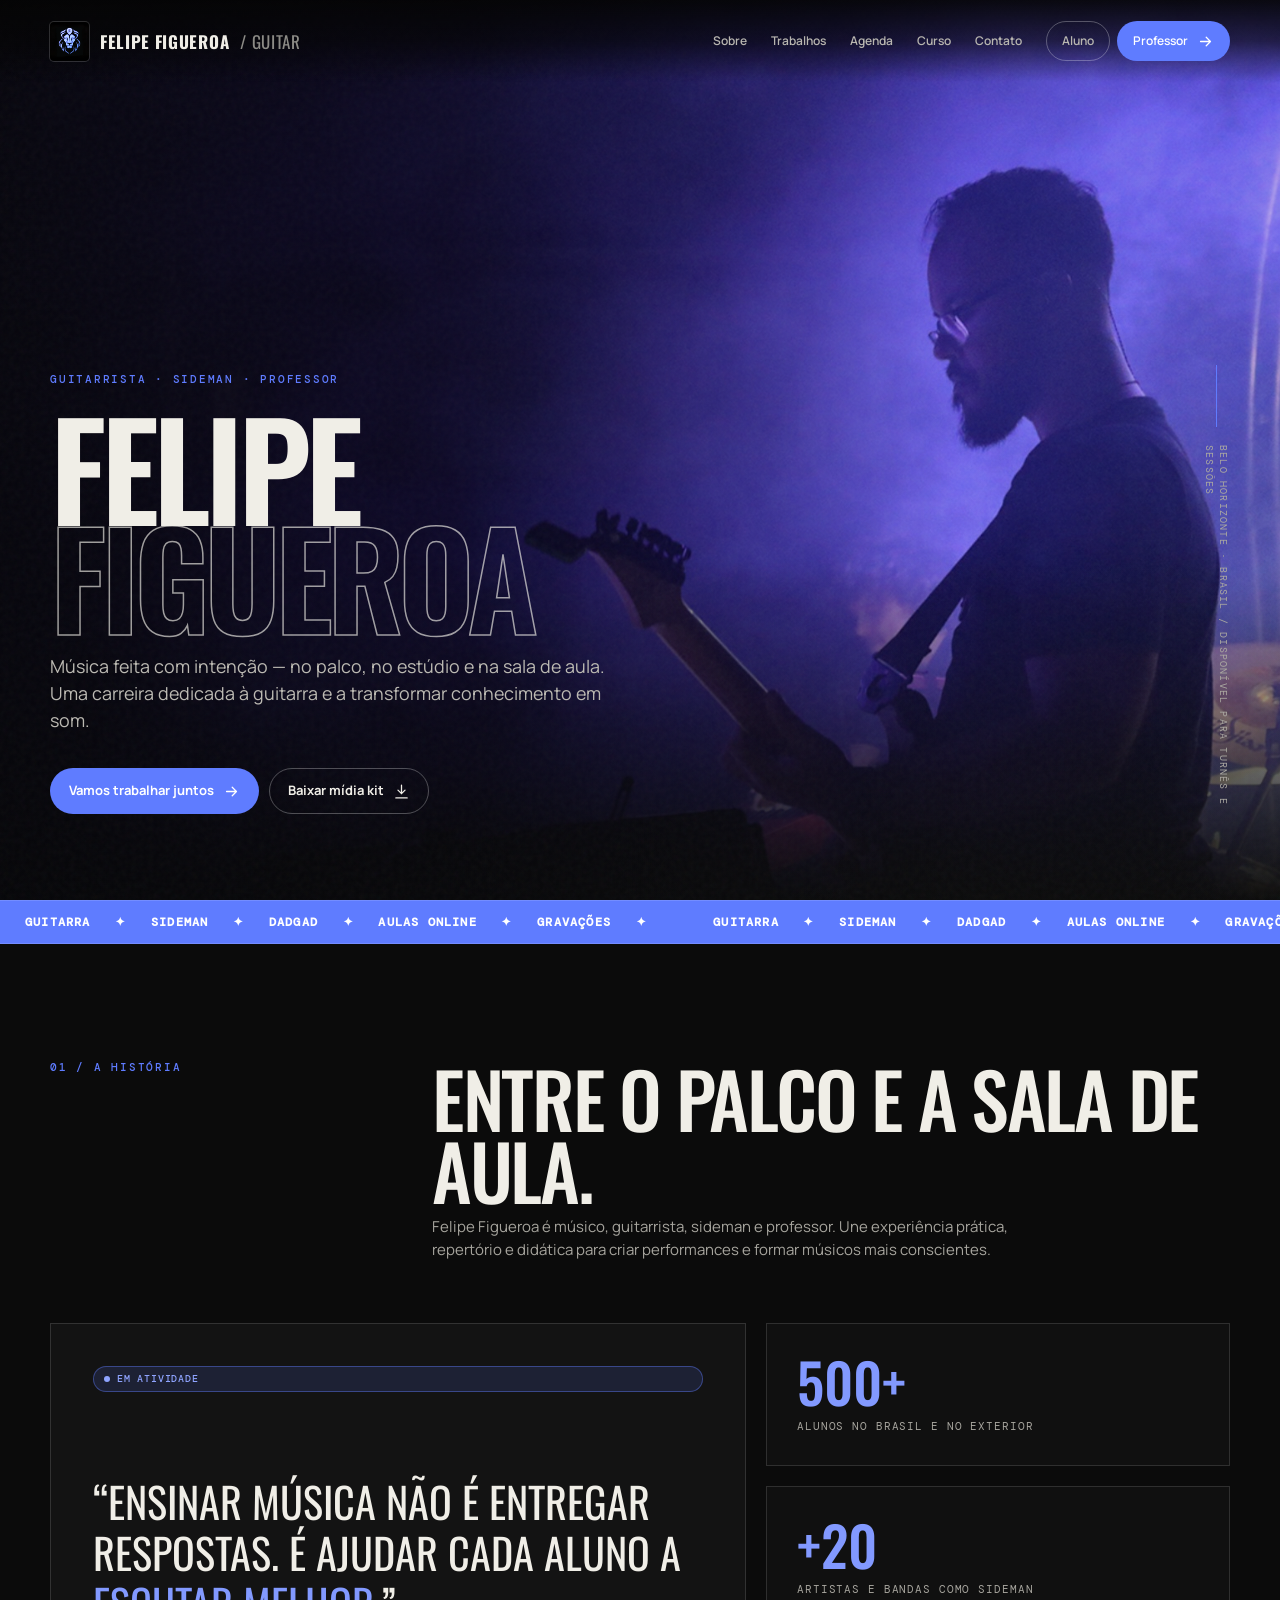
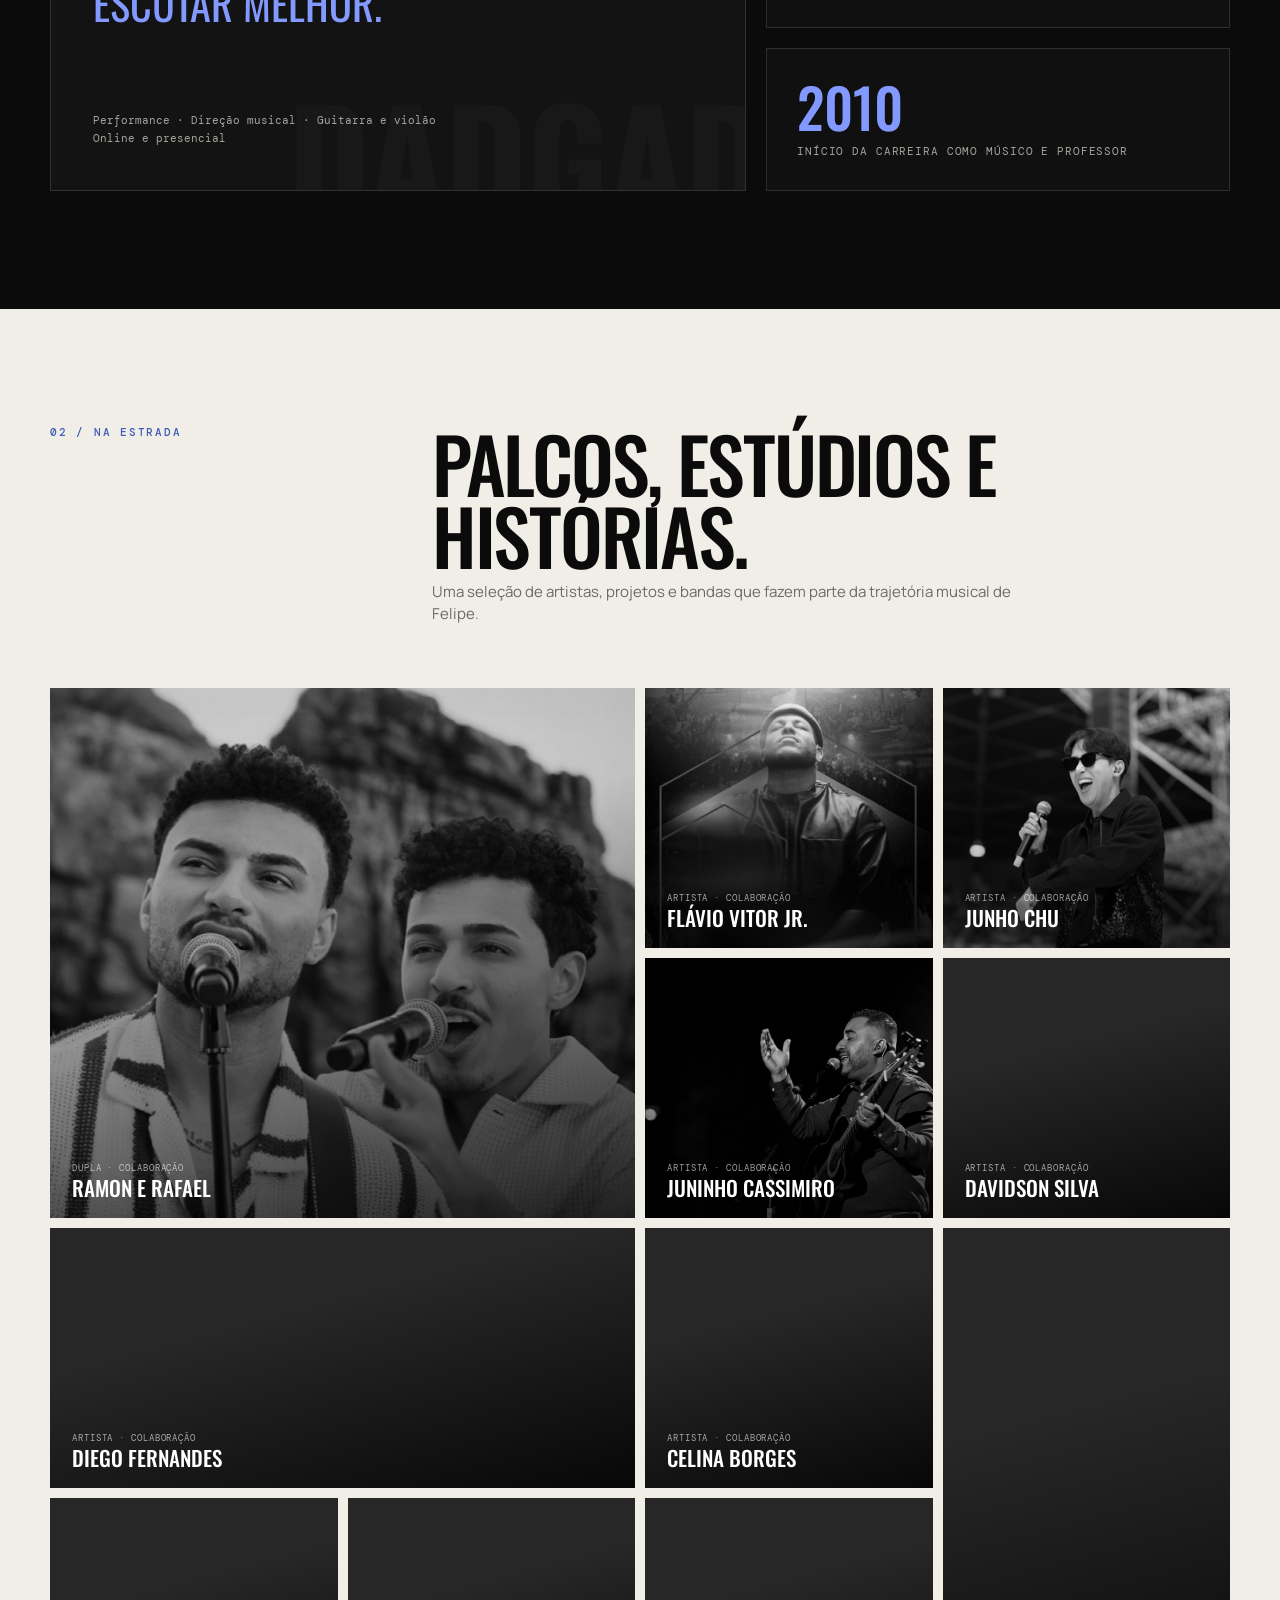
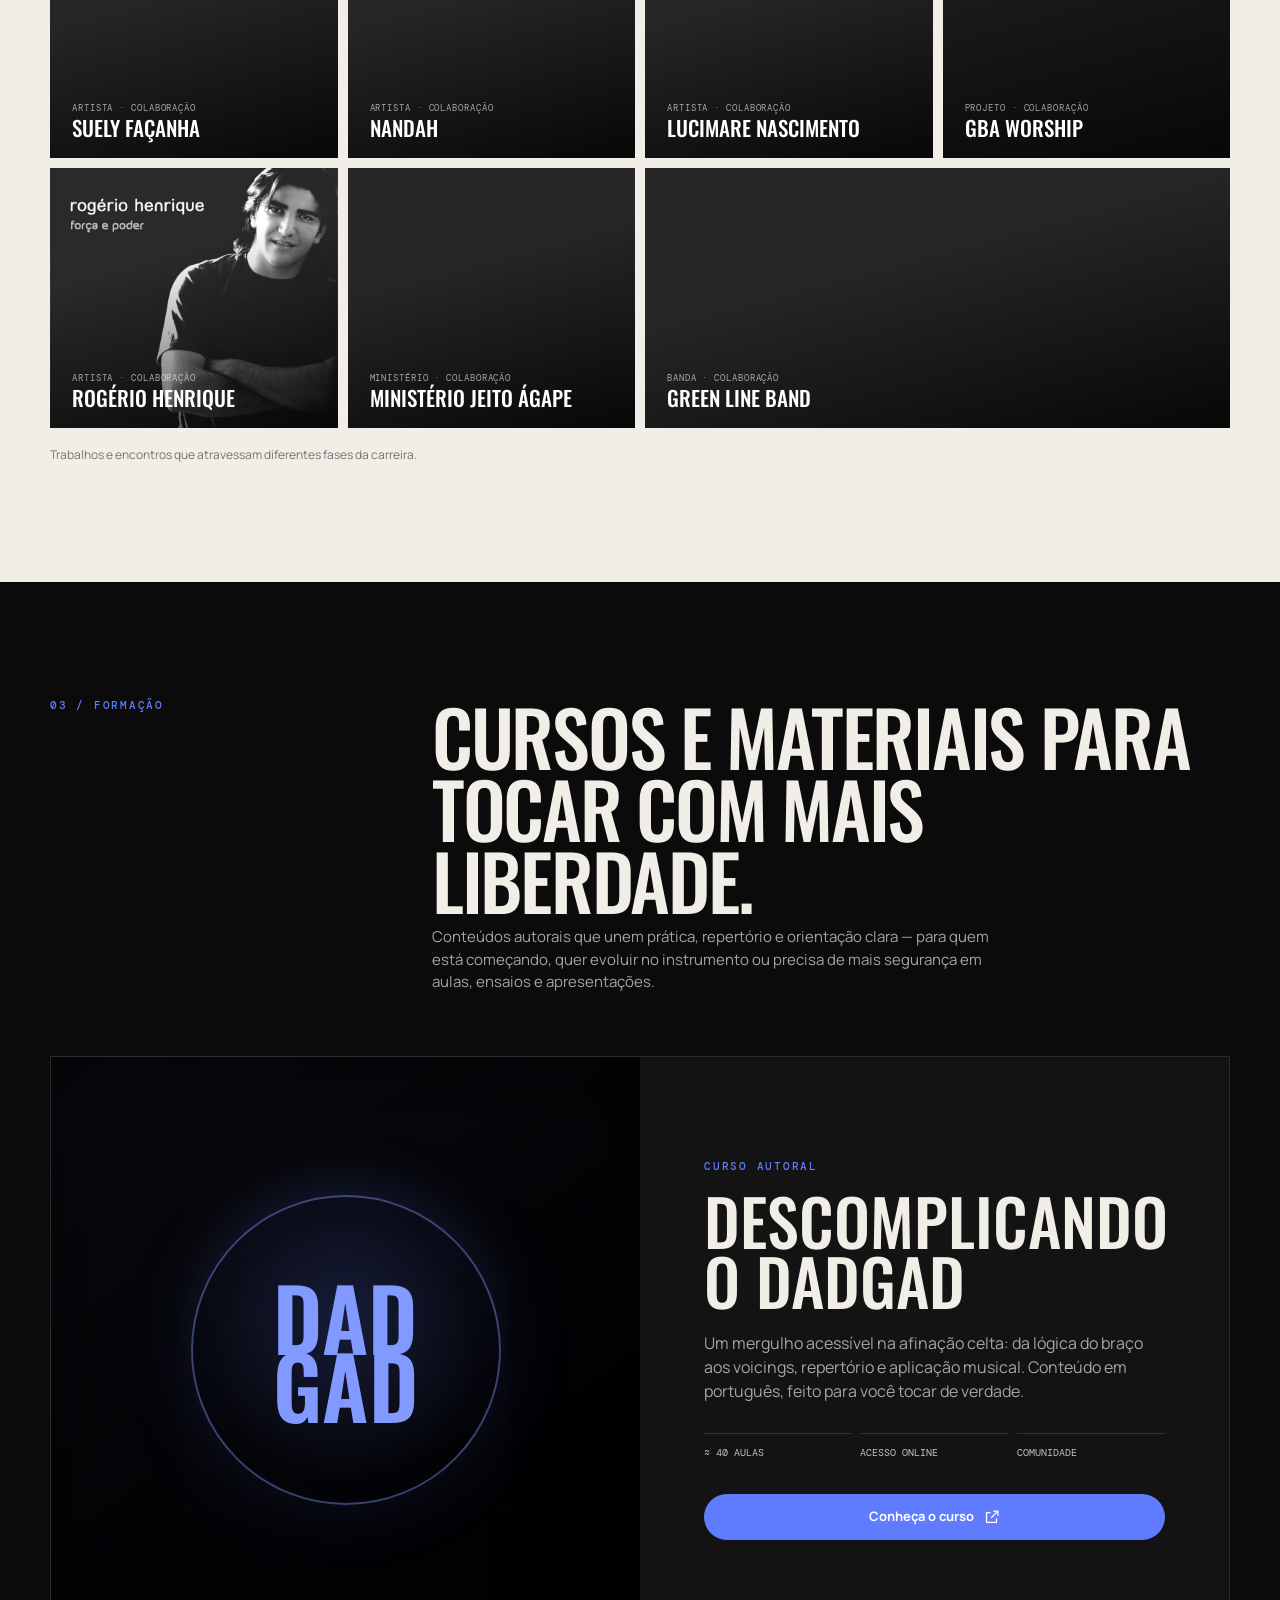
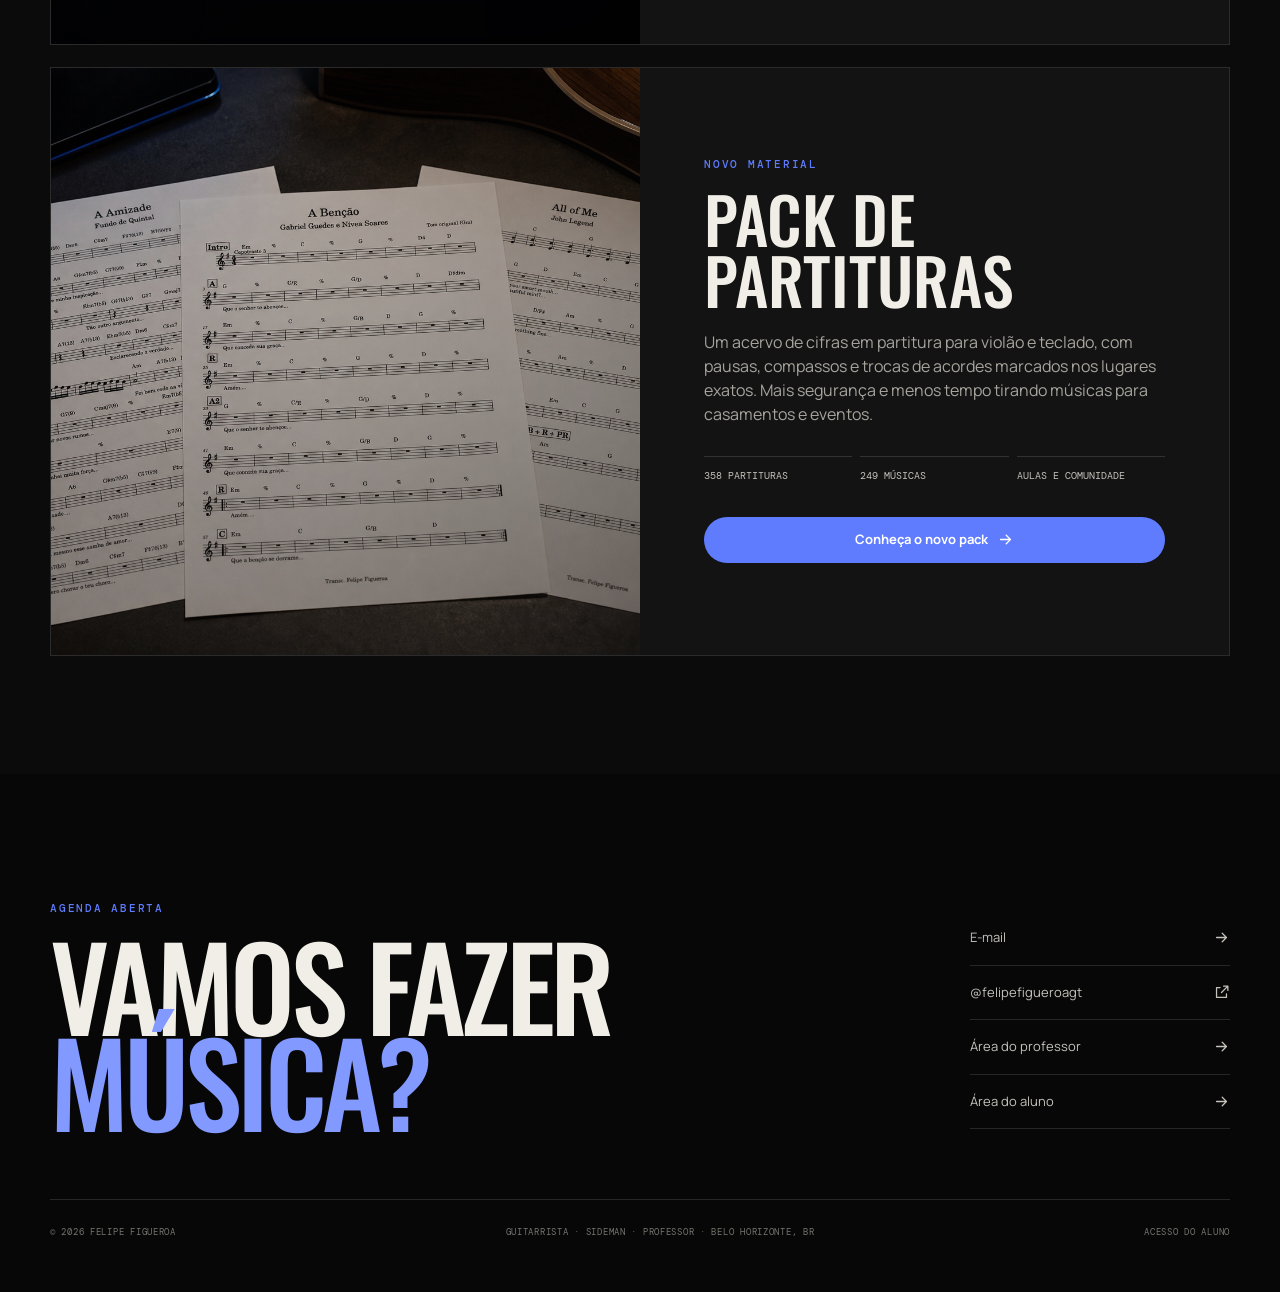
==== index.html @ a8907d15 "Adiciona apresentacao da secao de cursos" ====
<!doctype html>
<html lang="pt-BR">
  <head>
    <meta charset="UTF-8" />
    <meta name="viewport" content="width=device-width, initial-scale=1.0" />
    <meta
      name="description"
      content="Felipe Figueroa — guitarrista, sideman, professor e criador do Descomplicando o DADGAD."
    />
    <meta name="theme-color" content="#0b0b0b" />
    <link rel="icon" type="image/x-icon" href="favicon.ico?v=2" />
    <link rel="apple-touch-icon" href="assets/Logo%20Azul%20Felipe.png?v=2" />
    <title>Felipe Figueroa — Guitarrista & Professor</title>
    <link rel="preconnect" href="https://fonts.googleapis.com" />
    <link rel="preconnect" href="https://fonts.gstatic.com" crossorigin />
    <link
      href="https://fonts.googleapis.com/css2?family=DM+Mono:wght@300;400;500&family=Manrope:wght@400;500;600;700&family=Oswald:wght@400;500;600;700&display=swap"
      rel="stylesheet"
    />
    <link rel="stylesheet" href="styles.css?v=6" />
  </head>
  <body>
    <div id="app"></div>
    <div id="toast-region" class="toast-region" aria-live="polite"></div>
    <noscript>Este site precisa de JavaScript habilitado para exibir a agenda e a área dos alunos.</noscript>
    <script src="app.js?v=7"></script>
  </body>
</html>
---- styles.css ----
:root {
  --ink: #0b0b0b;
  --panel: #131313;
  --panel-2: #191919;
  --paper: #f0eee7;
  --muted: #a6a49d;
  --line: rgba(255, 255, 255, 0.13);
  --accent: #5f7cff;
  --accent-soft: rgba(95, 124, 255, 0.14);
  --orange: #ff6b35;
  --red: #ff5a58;
  --green: #4fda8a;
  --font-display: "Oswald", sans-serif;
  --font-body: "Manrope", sans-serif;
  --font-mono: "DM Mono", monospace;
  --radius: 18px;
  --shadow: 0 20px 70px rgba(0, 0, 0, 0.28);
}

* { box-sizing: border-box; }
html { scroll-behavior: smooth; }
body {
  margin: 0;
  overflow-x: hidden;
  background: var(--ink);
  color: var(--paper);
  font-family: var(--font-body);
  line-height: 1.5;
  -webkit-font-smoothing: antialiased;
}
button, input, select, textarea { font: inherit; }
button, a { -webkit-tap-highlight-color: transparent; }
a { color: inherit; text-decoration: none; }
button { color: inherit; }
img { display: block; max-width: 100%; }
.sr-only { position: absolute !important; width: 1px; height: 1px; padding: 0; margin: -1px; overflow: hidden; clip: rect(0, 0, 0, 0); white-space: nowrap; border: 0; }
::selection { color: white; background: var(--accent); }

.container { width: min(1180px, calc(100% - 48px)); margin-inline: auto; }
.eyebrow {
  color: var(--accent);
  font: 500 11px/1 var(--font-mono);
  letter-spacing: .16em;
  text-transform: uppercase;
}
.tag {
  display: inline-flex;
  align-items: center;
  gap: 7px;
  padding: 7px 10px;
  border: 1px solid var(--line);
  border-radius: 999px;
  color: #ceccc4;
  font: 500 10px/1 var(--font-mono);
  letter-spacing: .08em;
  text-transform: uppercase;
}
.tag.lime { color: #8fa4ff; border-color: rgba(95,124,255,.42); background: var(--accent-soft); }
.tag.success { color: var(--green); border-color: rgba(79,218,138,.3); background: rgba(79,218,138,.08); }
.tag.warning { color: #ffc271; border-color: rgba(255,194,113,.3); background: rgba(255,194,113,.08); }
.tag.danger { color: #ff8a88; border-color: rgba(255,90,88,.3); background: rgba(255,90,88,.08); }
.dot { width: 6px; height: 6px; border-radius: 50%; background: currentColor; }

.btn {
  display: inline-flex;
  align-items: center;
  justify-content: center;
  gap: 9px;
  min-height: 46px;
  padding: 0 18px;
  border: 1px solid transparent;
  border-radius: 999px;
  background: transparent;
  cursor: pointer;
  font-size: 13px;
  font-weight: 700;
  transition: transform .2s, background .2s, color .2s, border-color .2s;
}
.btn:hover { transform: translateY(-2px); }
.btn:active { transform: translateY(0); }
.btn-primary { color: white; background: var(--accent); }
.btn-primary:hover { background: #7892ff; }
.btn-outline { color: var(--paper); border-color: rgba(255,255,255,.28); }
.btn-outline:hover { border-color: var(--accent); color: #91a6ff; }
.btn-ghost { min-height: 38px; padding-inline: 13px; color: #c6c4bd; }
.btn-ghost:hover { background: rgba(255,255,255,.07); color: white; }
.btn-danger { color: #ff918f; border-color: rgba(255,90,88,.25); background: rgba(255,90,88,.08); }
.icon { width: 17px; height: 17px; fill: none; stroke: currentColor; stroke-width: 1.8; stroke-linecap: round; stroke-linejoin: round; }
.icon-btn {
  width: 39px; height: 39px; padding: 0; border: 1px solid var(--line); border-radius: 50%;
  display: grid; place-items: center; background: transparent; cursor: pointer;
}
.icon-btn:hover { border-color: var(--accent); color: #91a6ff; }

/* Public site */
.site-nav {
  position: fixed; z-index: 30; inset: 0 0 auto;
  background: linear-gradient(to bottom, rgba(5,5,5,.94), rgba(5,5,5,.65), transparent);
}
.site-nav-inner { height: 82px; display: flex; align-items: center; justify-content: space-between; }
.brand { display: flex; align-items: center; gap: 11px; font: 600 17px/1 var(--font-display); letter-spacing: .04em; text-transform: uppercase; }
.brand-mark {
  width: 39px; height: 39px; flex: 0 0 39px; display: block; overflow: hidden;
  background: #050505 url("assets/Logo Azul Felipe.png") center / cover no-repeat;
  border-radius: 4px; box-shadow: 0 0 0 1px rgba(255,255,255,.16);
  filter: hue-rotate(180deg) saturate(1.45);
}
.brand span:last-child { color: #8c8b86; font-weight: 400; }
.nav-links { display: flex; align-items: center; gap: 24px; }
.nav-links a { color: #b8b6b0; font-size: 12px; font-weight: 600; }
.nav-links a:hover { color: white; }
.nav-access { display: flex; align-items: center; gap: 7px; }
.nav-access .btn { min-height: 40px; padding-inline: 15px; }
.nav-access .btn-primary { color: white; }
.nav-access .btn-primary:hover { color: white; }
.nav-mobile-access { display: none; align-items: center; gap: 6px; }

.hero {
  position: relative; min-height: 760px; height: min(900px, 100vh); display: grid; align-items: end;
  overflow: hidden; background: #080808;
}
.hero::before {
  content: ""; position: absolute; inset: 0;
  background: linear-gradient(90deg, rgba(5,5,8,.94) 0%, rgba(5,5,8,.64) 38%, rgba(5,5,8,.08) 75%),
    linear-gradient(0deg, #0b0b0b 0%, transparent 38%), url("assets/hero-felipe.jpg") 62% center / cover no-repeat;
}
.hero::after {
  content: ""; position: absolute; inset: 0; opacity: .18; pointer-events: none;
  background-image: url("data:image/svg+xml,%3Csvg viewBox='0 0 180 180' xmlns='http://www.w3.org/2000/svg'%3E%3Cfilter id='n'%3E%3CfeTurbulence type='fractalNoise' baseFrequency='.9' numOctaves='4' stitchTiles='stitch'/%3E%3C/filter%3E%3Crect width='100%25' height='100%25' filter='url(%23n)' opacity='.22'/%3E%3C/svg%3E");
}
.hero-inner { position: relative; z-index: 1; padding-bottom: 86px; }
.hero-copy { max-width: 715px; }
.hero h1 {
  margin: 22px 0 24px; font: 600 clamp(70px, 10.4vw, 148px)/.82 var(--font-display);
  letter-spacing: -.045em; text-transform: uppercase;
}
.hero h1 span { display: block; color: transparent; -webkit-text-stroke: 1.5px rgba(240,238,231,.65); }
.hero-lead { max-width: 570px; margin: 0 0 34px; color: #bcbab3; font-size: clamp(15px, 1.4vw, 19px); }
.hero-actions { display: flex; flex-wrap: wrap; gap: 10px; }
.hero-side-note {
  position: absolute; right: 0; bottom: 88px; display: flex; gap: 18px; align-items: center;
  color: #aaa8a1; font: 400 10px/1.4 var(--font-mono); letter-spacing: .12em; text-transform: uppercase;
  writing-mode: vertical-rl;
}
.hero-side-note::before { content: ""; width: 1px; height: 70px; background: var(--accent); }

.marquee { overflow: hidden; border-block: 1px solid var(--line); background: var(--accent); color: white; }
.marquee-track { width: max-content; display: flex; animation: marquee 26s linear infinite; }
.marquee span { padding: 15px 25px; font: 600 12px/1 var(--font-mono); letter-spacing: .1em; text-transform: uppercase; }
@keyframes marquee { to { transform: translateX(-50%); } }

.public-section { padding: 118px 0; }
.section-head { display: grid; grid-template-columns: .6fr 1.4fr; gap: 40px; margin-bottom: 62px; }
.section-head h2 { margin: 0; font: 500 clamp(44px, 6vw, 76px)/.95 var(--font-display); letter-spacing: -.03em; text-transform: uppercase; }
.section-head p { max-width: 580px; margin: 10px 0 0; color: var(--muted); font-size: 15px; }
.about-grid { display: grid; grid-template-columns: 1.2fr .8fr; gap: 20px; }
.about-statement {
  min-height: 455px; padding: 42px; display: flex; flex-direction: column; justify-content: space-between;
  border: 1px solid var(--line); background: var(--panel); overflow: hidden; position: relative;
}
.about-statement::after { content: "DADGAD"; position: absolute; right: -22px; bottom: -35px; color: rgba(255,255,255,.025); font: 700 140px/1 var(--font-display); }
.about-statement blockquote { max-width: 690px; margin: 0; font: 400 clamp(27px, 3.3vw, 44px)/1.2 var(--font-display); text-transform: uppercase; }
.about-statement blockquote em { color: #8299ff; font-style: normal; }
.about-statement small { color: var(--muted); font: 400 11px/1.6 var(--font-mono); }
.stats { display: grid; gap: 20px; }
.stat { padding: 30px; border: 1px solid var(--line); background: #101010; }
.stat strong { display: block; color: #8299ff; font: 500 55px/1 var(--font-display); }
.stat span { display: block; margin-top: 10px; color: var(--muted); font: 400 11px/1.4 var(--font-mono); text-transform: uppercase; letter-spacing: .08em; }

.artists-section { background: var(--paper); color: var(--ink); }
.artists-section .eyebrow { color: #3d5bb8; }
.artists-section .section-head p { color: #6b6a64; }
.artist-grid { display: grid; grid-template-columns: repeat(4, 1fr); grid-auto-rows: 260px; grid-auto-flow: dense; gap: 10px; }
.artist-card { position: relative; overflow: hidden; background: #272727; cursor: default; }
.artist-card:first-child { grid-column: span 2; grid-row: span 2; }
.artist-card:nth-child(6), .artist-card:nth-child(14) { grid-column: span 2; }
.artist-card:nth-child(8) { grid-row: span 2; }
.artist-card::after { content: ""; position: absolute; z-index: 1; inset: 0; background: linear-gradient(165deg, transparent 35%, rgba(0,0,0,.82)); pointer-events: none; }
.artist-card .artist-image {
  width: 100%; height: 100%; object-fit: cover; object-position: var(--pos, 50% 50%);
  filter: grayscale(1); transition: filter .35s, transform .55s;
}
.artist-card:hover .artist-image { filter: grayscale(.2); transform: scale(1.08); }
.artist-label { position: absolute; z-index: 2; inset: auto 22px 20px; }
.artist-label strong { display: block; color: white; font: 500 21px/1 var(--font-display); text-transform: uppercase; }
.artist-label span { color: rgba(255,255,255,.62); font: 400 9px/1 var(--font-mono); letter-spacing: .1em; text-transform: uppercase; }
.artist-note { margin: 18px 0 0; color: #74736e; font-size: 12px; }

.public-agenda-section { position: relative; overflow: hidden; background: radial-gradient(circle at 88% 8%, rgba(95,124,255,.13), transparent 26%), #0b0b0b; }
.public-agenda-page { min-height: 100vh; background: #0b0b0b; }
.public-agenda-page .public-agenda-section { padding-top: 148px; }
.agenda-page-footer { padding: 0 0 36px; background: #0b0b0b; }
.agenda-page-footer .site-footer { padding-top: 28px; border-top: 1px solid var(--line); }
.nav-links a[aria-current="page"] { color: #aebcff; }
.public-agenda-section::before { content: "LIVE"; position: absolute; right: -2vw; top: 80px; color: rgba(255,255,255,.018); font: 700 clamp(120px,20vw,280px)/1 var(--font-display); pointer-events: none; }
.public-agenda-summary { position: relative; display: grid; grid-template-columns: auto auto minmax(260px,1fr); align-items: end; gap: 38px; padding: 26px 0; margin-bottom: 28px; border-block: 1px solid var(--line); }
.public-agenda-summary > div strong { display: block; color: #8299ff; font: 500 clamp(46px,5vw,68px)/.85 var(--font-display); }
.public-agenda-summary > div span { display: block; margin-top: 9px; color: #8e8c85; font: 500 9px/1.3 var(--font-mono); letter-spacing: .09em; text-transform: uppercase; }
.public-agenda-summary > p { max-width: 500px; justify-self: end; margin: 0; color: var(--muted); font-size: 13px; }
.public-agenda-filter-wrap { position: relative; display: grid; grid-template-columns: minmax(220px,.7fr) minmax(0,1.3fr); align-items: end; gap: 30px; margin-bottom: 28px; }
.public-agenda-filter-wrap > div:first-child p { max-width: 340px; margin: 9px 0 0; color: var(--muted); font-size: 12px; }
.public-agenda-filters { display: grid; grid-template-columns: repeat(4,minmax(0,1fr)); gap: 8px; }
.public-agenda-filter { display: flex; min-width: 0; min-height: 64px; align-items: center; justify-content: space-between; gap: 8px; padding: 12px 14px; border: 1px solid var(--line); background: rgba(16,16,16,.88); color: #9c9a94; cursor: pointer; font: 500 9px/1.25 var(--font-mono); letter-spacing: .04em; text-align: left; text-transform: uppercase; transition: border-color .2s ease, background .2s ease, color .2s ease; }
.public-agenda-filter strong { color: #eceae3; font: 500 25px/1 var(--font-display); }
.public-agenda-filter:hover, .public-agenda-filter.active { border-color: rgba(130,153,255,.65); background: rgba(95,124,255,.14); color: #c9d1ff; }
.public-agenda-filter:focus-visible { outline: 2px solid #8299ff; outline-offset: 2px; }
.public-agenda-columns { position: relative; display: grid; grid-template-columns: 1fr; gap: 28px; align-items: start; }
.public-agenda-block { border: 1px solid var(--line); background: rgba(16,16,16,.88); }
.public-agenda-block > header { padding: 28px 30px 24px; border-bottom: 1px solid var(--line); }
.public-agenda-block > header h3 { margin: 10px 0 0; font: 500 clamp(30px,3.2vw,44px)/1 var(--font-display); text-transform: uppercase; }
.public-agenda-block > header p { margin: 9px 0 0; color: var(--muted); font-size: 12px; }
.public-agenda-list { display: grid; }
.public-agenda-row { display: grid; grid-template-columns: 132px 104px minmax(0,1fr); gap: 14px; align-items: center; min-height: 66px; padding: 14px 30px; border-bottom: 1px solid var(--line); }
.public-agenda-row:last-child { border-bottom: 0; }
.public-agenda-row time { color: #aaa8a1; font: 400 10px/1.3 var(--font-mono); text-transform: uppercase; }
.public-agenda-info { min-width: 0; }
.public-agenda-info strong { display: block; overflow: hidden; color: #eceae3; font: 500 15px/1.25 var(--font-display); text-overflow: ellipsis; text-transform: uppercase; white-space: nowrap; }
.public-agenda-location { display: block; margin-top: 5px; overflow: hidden; color: #77756f; font-size: 10px; line-height: 1.35; text-overflow: ellipsis; white-space: nowrap; }
.public-agenda-location b { margin-right: 5px; color: #aaa8a1; font: 500 8px/1 var(--font-mono); letter-spacing: .06em; text-transform: uppercase; }
.public-agenda-type { width: fit-content; padding: 6px 8px; border: 1px solid rgba(130,153,255,.35); border-radius: 999px; color: #aebcff; font: 500 8px/1 var(--font-mono); letter-spacing: .06em; text-transform: uppercase; }
.public-agenda-more > summary, .public-agenda-years > details > summary { display: flex; align-items: center; justify-content: space-between; gap: 14px; min-height: 62px; padding: 16px 30px; color: #cac8c1; cursor: pointer; list-style: none; font: 500 10px/1.2 var(--font-mono); letter-spacing: .05em; text-transform: uppercase; }
.public-agenda-more > summary::-webkit-details-marker, .public-agenda-years > details > summary::-webkit-details-marker { display: none; }
.public-agenda-more > summary { border-top: 1px solid var(--line); }
.public-agenda-more > summary .icon, .public-agenda-years summary .icon { width: 15px; flex: 0 0 auto; transition: transform .2s ease; }
.public-agenda-more[open] > summary .icon, .public-agenda-years details[open] > summary .icon { transform: rotate(90deg); }
.public-agenda-years > details { border-bottom: 1px solid var(--line); }
.public-agenda-years > details:last-child { border-bottom: 0; }
.public-agenda-years > details > summary strong { color: #eceae3; font: 500 26px/1 var(--font-display); }
.public-agenda-years > details > summary span { margin-left: auto; color: #77756f; }
.public-agenda-years .public-agenda-list { max-height: 520px; overflow-y: auto; border-top: 1px solid var(--line); background: #0d0d0d; }
.public-agenda-empty, .public-agenda-loading { margin: 0; padding: 36px 30px; color: var(--muted); font-size: 13px; }
.public-agenda-loading { border: 1px solid var(--line); background: var(--panel); }

.course-card { display: grid; grid-template-columns: repeat(2, minmax(0, 1fr)); height: clamp(560px, 46vw, 620px); min-height: 520px; border: 1px solid var(--line); overflow: hidden; }
.courses-list { display: grid; gap: 22px; }
.course-visual { position: relative; min-width: 0; display: grid; place-items: center; background: var(--accent); color: white; overflow: hidden; }
.course-visual::before { content: "D A D G A D"; position: absolute; inset: 0; display: grid; place-items: center; font: 700 16vw/1 var(--font-display); color: rgba(0,0,0,.07); white-space: nowrap; transform: rotate(-12deg); }
.dadgad-course-visual {
  background: radial-gradient(circle at 50% 45%, rgba(95,124,255,.2), transparent 38%), linear-gradient(145deg, #090a0f, #020204 72%);
  box-shadow: inset 0 0 110px rgba(0,0,0,.58);
}
.dadgad-course-visual::before { content: none; }
.dadgad-brand-lockup {
  position: relative; z-index: 2; display: inline-flex; align-items: center; gap: .85rem; color: #f0eee7;
  font-size: .68rem; line-height: 1.05; letter-spacing: .04em; text-align: left; text-transform: uppercase;
}
.dadgad-brand-lockup > span {
  width: clamp(250px, 25vw, 310px); aspect-ratio: 1; display: grid; place-items: center; border: 2px solid rgba(130,153,255,.42); border-radius: 50%;
  color: #8299ff; font-family: var(--font-display); font-size: clamp(68px, 7vw, 86px); font-weight: 600; line-height: .8; text-align: center;
  box-shadow: 0 0 80px rgba(95,124,255,.12), inset 0 0 45px rgba(95,124,255,.035);
}
.course-copy { min-width: 0; padding: clamp(36px, 5vw, 74px); display: flex; flex-direction: column; justify-content: center; background: var(--panel); }
.course-copy h2 { margin: 18px 0 20px; font: 500 clamp(45px, 5vw, 70px)/.95 var(--font-display); text-transform: uppercase; }
.course-copy p { color: var(--muted); margin: 0 0 30px; }
.course-list { display: grid; grid-template-columns: repeat(3, 1fr); gap: 8px; margin-bottom: 34px; }
.course-list div { padding-top: 12px; border-top: 1px solid var(--line); font: 400 10px/1.4 var(--font-mono); color: #c5c3bd; text-transform: uppercase; }
.partituras-course-visual { background: #151516; }
.partituras-course-visual::before { content: ""; z-index: 1; background: linear-gradient(135deg, rgba(8,8,8,.06), rgba(8,8,8,.48)); transform: none; }
.partituras-course-visual img { width: 100%; height: 100%; object-fit: cover; transition: transform .6s ease; }
.partituras-public-card:hover .partituras-course-visual img { transform: scale(1.025); }
.dfv-course-visual img { width: 100%; height: 100%; object-fit: cover; }
.dfv-course-visual::after { content: ""; position: absolute; inset: 0; background: linear-gradient(130deg, rgba(8,8,8,.1), rgba(8,8,8,.7)); }
.dfv-course-visual > span { position: absolute; z-index: 1; color: white; font: 600 clamp(80px, 10vw, 140px)/1 var(--font-display); letter-spacing: -.04em; }

.contact-section { padding: 120px 0 55px; background: #070707; }
.contact-big { display: flex; align-items: flex-end; justify-content: space-between; gap: 40px; padding-bottom: 70px; border-bottom: 1px solid var(--line); }
.contact-big h2 { max-width: 790px; margin: 18px 0 0; font: 500 clamp(60px, 9vw, 125px)/.84 var(--font-display); letter-spacing: -.04em; text-transform: uppercase; }
.contact-big h2 span { color: #8299ff; }
.contact-links { display: grid; min-width: 260px; }
.contact-link { display: flex; justify-content: space-between; align-items: center; padding: 17px 0; border-bottom: 1px solid var(--line); color: #c4c2bb; font-size: 13px; }
.contact-link:hover { color: #8299ff; }
.site-footer { display: flex; justify-content: space-between; align-items: center; padding: 28px 0 0; color: #77756f; font: 400 9px/1 var(--font-mono); text-transform: uppercase; letter-spacing: .08em; }

/* Sales page */
.sales-page { background: #090909; }
.sales-hero { position: relative; overflow: hidden; padding: 175px 0 0; background: radial-gradient(circle at 72% 20%, rgba(95,124,255,.2), transparent 31%), linear-gradient(145deg, #0b0b0d, #090909 62%); }
.sales-hero::before { content: ""; position: absolute; inset: 0; opacity: .11; pointer-events: none; background-image: linear-gradient(rgba(255,255,255,.1) 1px, transparent 1px), linear-gradient(90deg, rgba(255,255,255,.1) 1px, transparent 1px); background-size: 72px 72px; mask-image: linear-gradient(to bottom, black, transparent 85%); }
.sales-hero-grid { position: relative; display: grid; grid-template-columns: minmax(0, 1.35fr) minmax(310px, .65fr); align-items: center; gap: clamp(45px, 7vw, 100px); padding-bottom: 90px; }
.sales-hero-copy h1 { max-width: 850px; margin: 23px 0 28px; font: 600 clamp(65px, 8.5vw, 122px)/.86 var(--font-display); letter-spacing: -.045em; text-transform: uppercase; }
.sales-hero-copy h1 span { color: transparent; -webkit-text-stroke: 1.4px rgba(130,153,255,.82); }
.sales-hero-copy > p { max-width: 680px; margin: 0; color: #b8b6b0; font-size: clamp(16px, 1.6vw, 20px); line-height: 1.65; }
.sales-hero-actions { display: flex; flex-wrap: wrap; gap: 10px; margin-top: 34px; }
.sales-proof { display: flex; flex-wrap: wrap; gap: 20px; margin-top: 29px; color: #8e8c86; font: 400 10px/1.4 var(--font-mono); text-transform: uppercase; letter-spacing: .06em; }
.sales-proof span { display: inline-flex; align-items: center; gap: 7px; }
.sales-proof .icon { color: #8299ff; }
.sales-anchor-card { position: relative; padding: 34px; border: 1px solid rgba(130,153,255,.35); border-radius: 20px; background: rgba(17,17,20,.88); box-shadow: 0 28px 90px rgba(0,0,0,.42); backdrop-filter: blur(14px); }
.sales-anchor-card > p { margin: 34px 0 0; color: #8a8882; font: 500 10px/1 var(--font-mono); text-transform: uppercase; letter-spacing: .12em; }
.sales-anchor-card > del { display: block; margin: 8px 0 4px; color: #686660; font: 500 23px/1 var(--font-display); }
.sales-anchor-card > strong { display: block; color: white; font: 500 clamp(32px, 3.3vw, 47px)/1 var(--font-display); text-transform: uppercase; }
.sales-anchor-card > strong small { display: block; margin-top: 8px; color: #8299ff; font: 500 10px/1.3 var(--font-mono); text-transform: uppercase; }
.sales-anchor-card ul, .format-card ul, .price-card ul { list-style: none; margin: 28px 0; padding: 0; display: grid; gap: 12px; }
.sales-anchor-card li, .format-card li, .price-card li { display: flex; align-items: center; gap: 9px; color: #c4c2bc; font-size: 11px; }
.sales-anchor-card li .icon, .format-card li .icon, .price-card li .icon { width: 15px; color: #8299ff; flex: 0 0 auto; }
.sales-anchor-card > a { display: flex; align-items: center; justify-content: space-between; padding-top: 20px; border-top: 1px solid var(--line); color: #8299ff; font-size: 12px; font-weight: 700; }
.sales-trust-strip { position: relative; display: grid; grid-template-columns: repeat(4, 1fr); border: 1px solid var(--line); border-bottom: 0; background: rgba(17,17,17,.75); }
.sales-trust-strip div { min-height: 112px; padding: 24px; border-right: 1px solid var(--line); }
.sales-trust-strip div:last-child { border-right: 0; }
.sales-trust-strip strong { display: block; color: #8299ff; font: 500 28px/1 var(--font-display); text-transform: uppercase; }
.sales-trust-strip span { display: block; margin-top: 8px; color: #77756f; font: 400 9px/1.5 var(--font-mono); text-transform: uppercase; }
.sales-section { padding: 120px 0; }
.sales-section[id] { scroll-margin-top: 86px; }
.sales-section-head { display: grid; grid-template-columns: .5fr 1.3fr .8fr; gap: 45px; align-items: start; margin-bottom: 65px; }
.sales-section-head h2, .pricing-heading h2, .experience-grid h2, .faq-grid h2, .portal-copy h2 { margin: 0; font: 500 clamp(44px, 5.8vw, 75px)/.96 var(--font-display); letter-spacing: -.03em; text-transform: uppercase; }
.sales-section-head p { margin: 0; color: var(--muted); font-size: 14px; line-height: 1.75; }
.sales-method { background: var(--paper); color: var(--ink); }
.sales-method .eyebrow { color: #3d5bb8; }
.sales-method .sales-section-head p { color: #696862; }
.method-grid { display: grid; grid-template-columns: repeat(4, 1fr); gap: 10px; }
.method-grid article { position: relative; min-height: 320px; padding: 27px; display: flex; flex-direction: column; justify-content: flex-end; border: 1px solid rgba(0,0,0,.14); background: #e7e5de; overflow: hidden; }
.method-grid article > span { position: absolute; left: 26px; top: 23px; color: #85837d; font: 500 10px/1 var(--font-mono); }
.method-grid article > .icon { position: absolute; right: 25px; top: 22px; width: 22px; height: 22px; color: #3d5bb8; }
.method-grid h3 { margin: 0 0 12px; font: 500 25px/1.05 var(--font-display); text-transform: uppercase; }
.method-grid p { margin: 0; color: #64635e; font-size: 11px; line-height: 1.65; }
.formats-section { background: #0c0c0c; }
.format-grid { display: grid; grid-template-columns: 1fr 1fr; gap: 14px; }
.format-card { min-height: 550px; padding: clamp(35px, 5vw, 65px); display: flex; flex-direction: column; justify-content: flex-end; border: 1px solid var(--line); border-radius: 2px; background: linear-gradient(145deg, #171717, #101010); }
.format-card.online-format { background: radial-gradient(circle at 83% 15%, rgba(130,153,255,.28), transparent 31%), linear-gradient(145deg, #17204a, #101116 65%); border-color: rgba(130,153,255,.3); }
.format-card h2 { margin: 24px 0 20px; font: 500 clamp(40px, 4.4vw, 62px)/.95 var(--font-display); text-transform: uppercase; letter-spacing: -.03em; }
.format-card > p { max-width: 590px; margin: 0; color: #aaa8a1; font-size: 13px; line-height: 1.75; }
.format-card ul { margin-bottom: 0; }
.portal-showcase { overflow: hidden; background: #e9e7df; color: var(--ink); }
.portal-showcase-grid { display: grid; grid-template-columns: .72fr 1.28fr; align-items: center; gap: clamp(40px, 7vw, 90px); }
.portal-copy .eyebrow { color: #3d5bb8; }
.portal-copy h2 { margin-top: 18px; }
.portal-copy > p { margin: 24px 0 32px; color: #65645e; font-size: 14px; line-height: 1.75; }
.portal-benefits { display: grid; gap: 12px; }
.portal-benefits > div { display: flex; gap: 13px; padding-top: 15px; border-top: 1px solid rgba(0,0,0,.14); }
.portal-benefits > div > .icon { color: #3d5bb8; flex: 0 0 auto; }
.portal-benefits strong, .portal-benefits small { display: block; }
.portal-benefits strong { font-size: 11px; }
.portal-benefits small { margin-top: 4px; color: #77756f; font-size: 9px; line-height: 1.5; }
.device-stage { position: relative; min-height: 580px; display: grid; place-items: center; perspective: 1200px; }
.device-stage::before { content: ""; position: absolute; width: 80%; aspect-ratio: 1; border-radius: 50%; background: rgba(95,124,255,.18); filter: blur(70px); }
.desktop-device { position: relative; z-index: 1; width: min(720px, 93%); padding: 12px 12px 19px; border: 1px solid #343434; border-radius: 16px 16px 8px 8px; background: linear-gradient(145deg, #242424, #050505); box-shadow: 0 35px 60px rgba(0,0,0,.3); transform: rotateY(-7deg) rotateX(2deg); }
.device-camera { width: 4px; height: 4px; margin: -6px auto 7px; border-radius: 50%; background: #686868; }
.desktop-screen { aspect-ratio: 16/10; overflow: hidden; border-radius: 5px; background: #111; }
.desktop-screen img { width: 100%; height: 100%; object-fit: cover; object-position: top; }
.desktop-stand { position: absolute; width: 35%; height: 48px; left: 32.5%; top: 100%; background: linear-gradient(90deg, #303030, #777, #292929); clip-path: polygon(20% 0,80% 0,100% 100%,0 100%); }
.desktop-stand::after { content: ""; position: absolute; left: -24%; right: -24%; bottom: -6px; height: 8px; border-radius: 50%; background: #2b2b2b; }
.phone-device { position: absolute; z-index: 2; width: 185px; right: 1%; bottom: 20px; padding: 11px 7px; border: 2px solid #292929; border-radius: 27px; background: #080808; box-shadow: 0 25px 55px rgba(0,0,0,.42); transform: rotate(4deg); }
.phone-speaker { width: 30%; height: 4px; margin: 0 auto 7px; border-radius: 4px; background: #333; }
.phone-screen { aspect-ratio: 9/18.5; overflow: hidden; border-radius: 16px; background: #eee; }
.phone-screen img { width: 100%; height: 100%; object-fit: cover; object-position: top; }
.experience-section { background: #101010; }
.experience-grid { display: grid; grid-template-columns: 1fr 1fr; gap: clamp(45px, 8vw, 110px); align-items: start; }
.experience-grid h2 { margin-top: 20px; }
.experience-grid p { margin: 4px 0 35px; color: #aaa8a1; font-size: 15px; line-height: 1.85; }
.experience-grid blockquote { margin: 0 0 35px; padding: 25px 0 25px 25px; border-left: 2px solid var(--accent); color: #d6d4cd; font: 400 23px/1.45 var(--font-display); text-transform: uppercase; }
.pricing-section { background: #080808; }
.pricing-heading { display: flex; align-items: flex-end; justify-content: space-between; gap: 50px; margin-bottom: 60px; }
.pricing-heading h2 { margin-top: 18px; }
.price-anchor { min-width: 235px; padding: 20px; border: 1px solid var(--line); background: #101010; }
.price-anchor span, .price-anchor small { display: block; color: #77756f; font: 400 9px/1.45 var(--font-mono); text-transform: uppercase; }
.price-anchor strong { display: block; margin: 7px 0; color: #888680; font: 500 29px/1 var(--font-display); text-decoration: line-through; }
.pricing-grid { display: grid; grid-template-columns: repeat(3, 1fr); gap: 12px; align-items: stretch; }
.price-card { position: relative; padding: 34px; display: flex; flex-direction: column; border: 1px solid var(--line); background: #121212; }
.price-card.featured { border-color: rgba(130,153,255,.72); background: radial-gradient(circle at 90% 0, rgba(95,124,255,.2), transparent 32%), #15151a; box-shadow: 0 28px 80px rgba(42,64,157,.15); }
.popular-flag, .saving-flag { position: absolute; right: 20px; top: 20px; padding: 7px 10px; border-radius: 99px; font: 500 8px/1 var(--font-mono); text-transform: uppercase; letter-spacing: .08em; }
.popular-flag { color: white; background: var(--accent); }
.saving-flag { color: #9aafff; border: 1px solid rgba(130,153,255,.28); background: rgba(95,124,255,.08); }
.price-card-head > span { color: #77756f; font: 500 9px/1 var(--font-mono); text-transform: uppercase; }
.price-card-head h3 { margin: 12px 0 8px; font: 500 38px/1 var(--font-display); text-transform: uppercase; }
.price-card-head p { min-height: 38px; margin: 0; color: #7d7b75; font-size: 10px; }
.price-block { margin: 28px 0 4px; padding: 23px 0; border-block: 1px solid var(--line); }
.price-block del { display: block; color: #5f5d58; font: 500 14px/1 var(--font-display); }
.price-block > strong { display: block; margin: 7px 0; color: white; font: 500 clamp(41px, 4vw, 55px)/1 var(--font-display); }
.price-block > strong small { color: #8b8983; font: 500 12px/1 var(--font-mono); }
.price-block span { display: block; color: #77756f; font-size: 9px; }
.price-block em { display: inline-block; margin-top: 11px; padding: 5px 8px; color: #9aafff; background: rgba(95,124,255,.1); border-radius: 4px; font: 500 9px/1 var(--font-mono); font-style: normal; }
.price-card ul { flex: 1; margin: 25px 0 30px; }
.price-card .btn { width: 100%; }
.payment-bar { margin-top: 16px; padding: 24px 28px; display: grid; grid-template-columns: auto 1fr auto; align-items: center; gap: 30px; border: 1px solid var(--line); background: #101010; }
.payment-bar > span { color: #77756f; font: 500 9px/1 var(--font-mono); text-transform: uppercase; }
.payment-bar > div { display: flex; align-items: center; justify-content: center; gap: 17px; }
.payment-bar strong { font-size: 11px; }
.payment-bar i { width: 3px; height: 3px; border-radius: 50%; background: var(--accent); }
.payment-bar small { color: #696761; font-size: 9px; }
.faq-section { background: var(--paper); color: var(--ink); }
.faq-grid { display: grid; grid-template-columns: .75fr 1.25fr; gap: clamp(45px, 8vw, 110px); }
.faq-grid .eyebrow { color: #3d5bb8; }
.faq-grid h2 { margin-top: 19px; }
.faq-grid > div:first-child p { max-width: 360px; color: #6b6963; font-size: 13px; }
.faq-list details { border-top: 1px solid rgba(0,0,0,.17); }
.faq-list details:last-child { border-bottom: 1px solid rgba(0,0,0,.17); }
.faq-list summary { position: relative; padding: 23px 42px 23px 0; list-style: none; cursor: pointer; font-weight: 700; font-size: 13px; }
.faq-list summary::-webkit-details-marker { display: none; }
.faq-list summary::after { content: "+"; position: absolute; right: 4px; top: 16px; color: #3d5bb8; font: 400 26px/1 var(--font-display); }
.faq-list details[open] summary::after { content: "−"; }
.faq-list details p { max-width: 650px; margin: -4px 0 24px; color: #65635d; font-size: 12px; line-height: 1.75; }
.sales-final { padding: 125px 0; text-align: center; background: radial-gradient(circle at 50% 0, rgba(95,124,255,.25), transparent 42%), #090909; }
.sales-final h2 { max-width: 900px; margin: 24px auto; font: 500 clamp(55px, 7.7vw, 100px)/.9 var(--font-display); text-transform: uppercase; letter-spacing: -.04em; }
.sales-final p { max-width: 600px; margin: 0 auto 35px; color: #aaa8a1; font-size: 15px; }
.sales-final > .container > div { display: flex; justify-content: center; flex-wrap: wrap; gap: 10px; }
.sales-footer { padding: 26px 0; border-top: 1px solid var(--line); background: #070707; }
.sales-footer .container { display: flex; justify-content: space-between; color: #77756f; font: 400 9px/1 var(--font-mono); text-transform: uppercase; }

/* De Férias com o Violão */
.dfv-page { background: #090909; }
.dfv-page h2 { letter-spacing: -.03em; line-height: 1.04; }
.dfv-hero { position: relative; min-height: 760px; padding: 148px 0 82px; overflow: hidden; background: radial-gradient(circle at 75% 18%, rgba(95,124,255,.18), transparent 32%), #090909; }
.dfv-hero::before { content: ""; position: absolute; inset: 0; opacity: .1; pointer-events: none; background-image: linear-gradient(rgba(255,255,255,.1) 1px, transparent 1px), linear-gradient(90deg, rgba(255,255,255,.1) 1px, transparent 1px); background-size: 72px 72px; mask-image: linear-gradient(to bottom, black, transparent 88%); }
.dfv-hero-grid { position: relative; display: grid; grid-template-columns: minmax(0, 1.05fr) minmax(390px, .95fr); align-items: center; gap: clamp(42px, 6vw, 82px); }
.dfv-hero-copy h1 { max-width: 720px; margin: 21px 0 25px; font: 600 clamp(58px, 6.8vw, 96px)/1.04 var(--font-display); text-transform: uppercase; letter-spacing: -.045em; }
.dfv-hero-copy h1 span { display: block; color: transparent; -webkit-text-stroke: 1.4px rgba(130,153,255,.88); }
.dfv-hero-copy > p { max-width: 650px; margin: 0; color: #b8b6b0; font-size: clamp(16px, 1.4vw, 19px); line-height: 1.65; }
.dfv-hero-proof { max-width: 610px; display: flex; align-items: flex-start; gap: 10px; margin-top: 25px; color: #999790; font: 400 10px/1.55 var(--font-mono); text-transform: uppercase; letter-spacing: .05em; }
.dfv-hero-proof .icon { flex: 0 0 auto; color: #8299ff; }
.dfv-hero-copy > small { display: block; margin-top: 12px; color: #74726c; font-size: 10px; }
.dfv-cta-group { display: flex; flex-wrap: wrap; align-items: center; gap: 12px; margin-top: 30px; }
.dfv-cta-note { color: #85837c; font: 400 9px/1.4 var(--font-mono); letter-spacing: .08em; text-transform: uppercase; }
.dfv-hero-visual { position: relative; min-height: 510px; overflow: hidden; border: 1px solid var(--line); border-radius: var(--radius); background: #141414; box-shadow: var(--shadow); }
.dfv-hero-visual::after { content: ""; position: absolute; inset: 0; background: linear-gradient(180deg, transparent 35%, rgba(7,7,7,.82)); pointer-events: none; }
.dfv-hero-visual > img { width: 100%; height: 100%; min-height: 510px; object-fit: cover; object-position: 66% center; }
.dfv-product-mark { position: absolute; z-index: 1; left: 30px; right: 30px; bottom: 28px; }
.dfv-product-mark span, .dfv-product-mark small { display: block; color: #bdbab2; font: 500 9px/1.4 var(--font-mono); text-transform: uppercase; letter-spacing: .12em; }
.dfv-product-mark strong { display: block; margin: 8px 0 9px; color: white; font: 600 clamp(61px, 6vw, 88px)/1 var(--font-display); text-transform: uppercase; letter-spacing: -.035em; }
.dfv-problem { background: var(--paper); color: var(--ink); }
.dfv-problem .eyebrow, .dfv-benefits-section .eyebrow { color: #3d5bb8; }
.dfv-split { display: grid; grid-template-columns: 1fr 1fr; gap: clamp(48px, 9vw, 130px); align-items: start; }
.dfv-split h2, .dfv-method-grid h2, .dfv-challenge h2, .dfv-audience-grid h2, .dfv-offer-copy h2 { margin: 18px 0 0; font: 500 clamp(44px, 5.7vw, 75px)/1.04 var(--font-display); text-transform: uppercase; }
.dfv-problem-copy > p { margin: 4px 0 25px; color: #64635e; font-size: 15px; line-height: 1.8; }
.dfv-problem-copy ul { list-style: none; margin: 0 0 28px; padding: 0; display: grid; gap: 11px; }
.dfv-problem-copy li { display: flex; align-items: center; gap: 10px; color: #55544f; font-size: 12px; }
.dfv-problem-copy li .icon { width: 15px; color: #3d5bb8; }
.dfv-problem-copy > strong { display: block; padding: 22px 0 0; border-top: 1px solid rgba(0,0,0,.16); font: 500 24px/1.35 var(--font-display); text-transform: uppercase; }
.dfv-method { background: #0e0e0e; }
.dfv-method-grid { display: grid; grid-template-columns: .28fr .9fr 1fr; gap: clamp(32px, 5vw, 72px); align-items: start; }
.dfv-method-number { color: #202020; font: 700 clamp(100px, 12vw, 170px)/.78 var(--font-display); }
.dfv-method-grid p { margin: 4px 0 17px; color: #aaa8a1; font-size: 14px; line-height: 1.8; }
.dfv-method-grid blockquote { margin: 28px 0 0; padding: 23px 0 23px 24px; border-left: 2px solid var(--accent); color: #dedbd3; font: 400 22px/1.45 var(--font-display); text-transform: uppercase; }
.dfv-challenge { background: #080808; }
.dfv-challenge-card { display: grid; grid-template-columns: 1.15fr .85fr; gap: clamp(35px, 7vw, 95px); align-items: stretch; padding: clamp(34px, 6vw, 78px); border: 1px solid rgba(130,153,255,.3); border-radius: var(--radius); background: radial-gradient(circle at 90% 8%, rgba(95,124,255,.2), transparent 33%), #121216; box-shadow: 0 30px 90px rgba(0,0,0,.28); }
.dfv-challenge-copy h2 { margin: 24px 0 25px; }
.dfv-challenge-copy p { max-width: 680px; margin: 0 0 16px; color: #aaa8a1; font-size: 14px; line-height: 1.8; }
.dfv-challenge-visual { min-height: 390px; display: flex; flex-direction: column; justify-content: flex-end; padding: 30px; overflow: hidden; border: 1px solid var(--line); background: repeating-linear-gradient(135deg, rgba(255,255,255,.025) 0 1px, transparent 1px 14px), #0c0c0f; }
.dfv-challenge-visual > strong { color: #8299ff; font: 600 clamp(110px, 13vw, 180px)/.7 var(--font-display); }
.dfv-challenge-visual > span { margin-top: 18px; color: white; font: 500 24px/1 var(--font-display); text-transform: uppercase; }
.dfv-challenge-visual > div { display: flex; flex-wrap: wrap; gap: 7px; margin-top: 30px; }
.dfv-challenge-visual small { padding: 7px 9px; border: 1px solid var(--line); color: #77756f; font: 400 8px/1 var(--font-mono); text-transform: uppercase; }
.dfv-challenge-visual p { margin: 13px 0 0; color: #5f5d58; font-size: 9px; }
.dfv-benefits-section { background: var(--paper); color: var(--ink); }
.dfv-benefits-section .sales-section-head p { color: #696862; }
.dfv-benefits { display: grid; grid-template-columns: repeat(3, 1fr); gap: 10px; }
.dfv-benefits article { position: relative; min-height: 270px; padding: 28px; display: flex; flex-direction: column; justify-content: flex-end; border: 1px solid rgba(0,0,0,.14); background: #e7e5de; }
.dfv-benefits article > span { position: absolute; left: 27px; top: 25px; color: #85837d; font: 500 9px/1 var(--font-mono); }
.dfv-benefits article > .icon { position: absolute; right: 25px; top: 23px; width: 22px; color: #3d5bb8; }
.dfv-benefits h3 { margin: 0 0 11px; font: 500 25px/1.14 var(--font-display); text-transform: uppercase; }
.dfv-benefits p { margin: 0; color: #64635e; font-size: 11px; line-height: 1.65; }
.dfv-audience-section { background: #101010; }
.dfv-audience-grid { display: grid; grid-template-columns: .75fr 1.25fr; gap: clamp(45px, 8vw, 110px); }
.dfv-check-grid { display: grid; grid-template-columns: 1fr 1fr; gap: 10px; }
.dfv-check-grid > div { min-height: 105px; display: flex; align-items: center; gap: 14px; padding: 22px; border: 1px solid var(--line); background: #151515; color: #c6c4bd; font-size: 12px; }
.dfv-check-grid .icon { flex: 0 0 auto; color: #8299ff; }
.dfv-not-for { margin-top: 70px; padding: 27px 30px; display: grid; grid-template-columns: auto 1fr; gap: 28px; align-items: center; border: 1px solid var(--line); }
.dfv-not-for p { margin: 0; color: #aaa8a1; font-size: 13px; line-height: 1.7; }
.dfv-not-for strong { color: var(--paper); }
.dfv-offer-section { background: radial-gradient(circle at 78% 20%, rgba(95,124,255,.2), transparent 28%), #080808; }
.dfv-offer-grid { display: grid; grid-template-columns: 1fr minmax(380px, .72fr); gap: clamp(48px, 9vw, 130px); align-items: center; }
.dfv-offer-copy p { max-width: 600px; margin: 25px 0 0; color: #9b9992; font-size: 15px; line-height: 1.8; }
.dfv-price-card { padding: clamp(30px, 4vw, 48px); border: 1px solid rgba(130,153,255,.45); border-radius: var(--radius); background: rgba(17,17,21,.9); box-shadow: var(--shadow); }
.dfv-price-card h3 { margin: 25px 0; font: 500 32px/1.14 var(--font-display); text-transform: uppercase; }
.dfv-price-card ul { list-style: none; display: grid; gap: 12px; margin: 0 0 27px; padding: 0; }
.dfv-price-card li { display: flex; align-items: center; gap: 9px; color: #b8b6b0; font-size: 11px; }
.dfv-price-card li .icon { width: 15px; color: #8299ff; }
.dfv-price { padding: 25px 0; border-block: 1px solid var(--line); }
.dfv-price > span, .dfv-price > small { display: block; color: #77756f; font: 400 9px/1.4 var(--font-mono); text-transform: uppercase; }
.dfv-price > strong { display: block; margin: 8px 0 6px; color: white; font: 600 clamp(62px, 7vw, 90px)/.9 var(--font-display); }
.dfv-price del { color: #9a9891; }
.dfv-price-card .dfv-cta-group { align-items: stretch; flex-direction: column; }
.dfv-wide-cta { width: 100%; }
.dfv-final p { max-width: 680px; line-height: 1.75; }
.dfv-final h2 { line-height: 1.04; }
.dfv-public-card .course-copy h2 { line-height: 1.04; }
.dfv-final .dfv-cta-note { display: block; margin-top: 14px; }

/* Cifras em partitura */
.charts-page { --chart-blue: #7892ff; background: #090909; }
.charts-page h2 { letter-spacing: -.035em; }
.charts-hero { position: relative; min-height: 820px; padding: 150px 0 86px; display: grid; align-items: center; overflow: hidden; background: #0a0a0a; }
.charts-hero::before { content: ""; position: absolute; inset: 0; z-index: 1; background: radial-gradient(circle at 77% 43%, rgba(95,124,255,.07), transparent 29%), #0a0a0a; }
.charts-hero::after { content: ""; position: absolute; z-index: 1; inset: 0; opacity: .035; pointer-events: none; background-image: linear-gradient(rgba(255,255,255,.1) 1px, transparent 1px), linear-gradient(90deg, rgba(255,255,255,.1) 1px, transparent 1px); background-size: 66px 66px; mask-image: linear-gradient(to bottom, black, transparent 90%); }
.charts-hero-grid { position: relative; z-index: 2; display: grid; grid-template-columns: 1.05fr .95fr; align-items: center; gap: clamp(40px, 5vw, 75px); }
.charts-hero-copy { position: relative; z-index: 3; }
.charts-hero-copy h1 { max-width: 780px; margin: 24px 0 28px; font: 600 clamp(64px, 7.7vw, 112px)/.88 var(--font-display); letter-spacing: -.05em; text-transform: uppercase; }
.charts-hero-copy h1 span { display: block; color: transparent; -webkit-text-stroke: 1.35px rgba(144,165,255,.9); }
.charts-hero-copy > p { max-width: 660px; margin: 0; color: #bbb9b2; font-size: clamp(16px, 1.45vw, 19px); line-height: 1.7; }
.charts-hero-actions { display: flex; flex-wrap: wrap; gap: 10px; margin-top: 34px; }
.charts-proof { display: flex; flex-wrap: wrap; gap: 18px; margin-top: 26px; color: #8c8a84; font: 400 9px/1.4 var(--font-mono); letter-spacing: .04em; text-transform: uppercase; }
.charts-proof span { display: inline-flex; align-items: center; gap: 7px; }
.charts-proof .icon { width: 14px; color: var(--chart-blue); }
.charts-real-product { position: relative; aspect-ratio: 1.5; margin: 0; transform: translateX(25px) rotate(1.5deg); }
.charts-real-product::before { content: ""; position: absolute; inset: 8% -5% -8% 8%; z-index: -1; background: rgba(95,124,255,.25); filter: blur(55px); }
.charts-real-product > img { width: 100%; height: 100%; object-fit: cover; border: 1px solid rgba(255,255,255,.2); border-radius: 18px; box-shadow: 0 35px 80px rgba(0,0,0,.52); }
.charts-real-product figcaption { position: absolute; right: -18px; bottom: -35px; width: 172px; aspect-ratio: 1; padding: 23px; display: flex; flex-direction: column; justify-content: flex-end; color: white; background: var(--accent); border-radius: 50%; box-shadow: 0 25px 60px rgba(31,57,157,.42); transform: rotate(5deg); }
.charts-real-product figcaption span, .charts-real-product figcaption small { font: 500 7px/1.3 var(--font-mono); letter-spacing: .08em; text-transform: uppercase; }
.charts-real-product figcaption strong { margin: 9px 0 4px; font: 600 58px/.8 var(--font-display); letter-spacing: -.05em; }
.charts-marquee { position: relative; z-index: 2; overflow: hidden; color: #0c0c0c; background: var(--chart-blue); }
.charts-marquee > div { width: max-content; display: flex; animation: marquee 30s linear infinite; }
.charts-marquee span { display: block; padding: 15px 0; font: 600 11px/1 var(--font-mono); letter-spacing: .11em; }
.charts-problem { color: var(--ink); background: var(--paper); }
.charts-problem .eyebrow, .charts-library .eyebrow, .charts-audience .eyebrow { color: #3d5bb8; }
.charts-problem-grid { display: grid; grid-template-columns: .9fr 1.1fr; gap: clamp(50px, 9vw, 135px); }
.charts-problem h2, .charts-library-head h2, .charts-course-copy h2, .charts-community h2, .charts-audience h2, .charts-story h2, .charts-offer h2 { margin: 19px 0 0; font: 500 clamp(45px, 5.8vw, 76px)/.98 var(--font-display); text-transform: uppercase; }
.charts-problem-copy > p { margin: 0 0 18px; color: #65645e; font-size: 14px; line-height: 1.85; }
.charts-problem-copy blockquote { margin: 33px 0 0; padding: 24px 0 24px 26px; border-left: 3px solid #3d5bb8; font: 500 27px/1.35 var(--font-display); text-transform: uppercase; }
.charts-method { background: #0d0d0d; }
.charts-compare { display: grid; grid-template-columns: 1fr 1fr; gap: 12px; }
.charts-compare article { min-height: 420px; padding: clamp(28px, 4vw, 50px); display: flex; flex-direction: column; justify-content: flex-end; border: 1px solid var(--line); overflow: hidden; }
.charts-compare article > span { margin-bottom: auto; color: #77756f; font: 500 9px/1 var(--font-mono); letter-spacing: .09em; text-transform: uppercase; }
.charts-compare h3 { margin: 0 0 22px; color: #5c5a55; font: 500 clamp(39px, 5vw, 66px)/1 var(--font-display); letter-spacing: .08em; }
.charts-compare p { max-width: 530px; margin: 0; color: #8e8c86; font-size: 12px; line-height: 1.75; }
.charts-common { position: relative; background: #111; }
.charts-common > div { display: flex; gap: 15%; margin-top: 30px; opacity: .25; }
.charts-common i { display: block; width: 5px; height: 5px; border-radius: 50%; background: white; }
.charts-detailed { background: radial-gradient(circle at 82% 7%, rgba(95,124,255,.22), transparent 34%), #15151a; border-color: rgba(130,153,255,.38) !important; }
.mini-chart { margin: 0 0 26px; display: grid; grid-template-columns: repeat(4, 1fr); background: repeating-linear-gradient(to bottom, transparent 0 10px, rgba(255,255,255,.18) 11px, transparent 12px); border-inline: 1px solid rgba(255,255,255,.3); }
.mini-chart b { min-height: 102px; padding: 8px; color: #a8b7ff; border-right: 1px dashed rgba(255,255,255,.18); font: 500 12px/1 var(--font-mono); }
.charts-detailed ul { list-style: none; margin: 26px 0 0; padding: 20px 0 0; display: flex; flex-wrap: wrap; gap: 15px; border-top: 1px solid var(--line); }
.charts-detailed li { display: inline-flex; align-items: center; gap: 6px; color: #aaa8a1; font: 400 8px/1 var(--font-mono); text-transform: uppercase; }
.charts-detailed li .icon { width: 13px; color: var(--chart-blue); }
.charts-library { color: var(--ink); background: var(--paper); }
.charts-library-head { display: flex; align-items: flex-end; justify-content: space-between; gap: 45px; margin-bottom: 60px; }
.charts-library-head > strong { color: #3d5bb8; font: 600 clamp(110px, 15vw, 210px)/.66 var(--font-display); letter-spacing: -.07em; }
.charts-library-head sup { font-size: .28em; vertical-align: top; }
.charts-delivery { display: grid; grid-template-columns: repeat(4, 1fr); gap: 9px; }
.charts-delivery article { position: relative; min-height: 330px; padding: 27px; display: flex; flex-direction: column; justify-content: flex-end; border: 1px solid rgba(0,0,0,.14); background: #e7e5de; }
.charts-delivery article > span { position: absolute; left: 27px; top: 24px; color: #85837d; font: 500 9px/1 var(--font-mono); }
.charts-delivery article > .icon { position: absolute; right: 25px; top: 22px; width: 23px; color: #3d5bb8; }
.charts-delivery h3 { margin: 0 0 12px; font: 500 26px/1.06 var(--font-display); text-transform: uppercase; }
.charts-delivery p { margin: 0; color: #64635e; font-size: 11px; line-height: 1.65; }
.charts-catalog { background: #0a0a0a; }
.charts-catalog-head { display: grid; grid-template-columns: 1fr auto; gap: 55px; align-items: end; margin-bottom: 48px; }
.charts-catalog-head h2 { margin: 18px 0 18px; font: 500 clamp(49px, 6vw, 78px)/.96 var(--font-display); letter-spacing: -.035em; text-transform: uppercase; }
.charts-catalog-head > div:first-child > p { max-width: 690px; margin: 0; color: #999790; font-size: 13px; line-height: 1.75; }
.charts-catalog-stats { display: grid; grid-template-columns: repeat(3, auto); border: 1px solid var(--line); }
.charts-catalog-stats div { min-width: 110px; padding: 20px; border-right: 1px solid var(--line); }
.charts-catalog-stats div:last-child { border-right: 0; }
.charts-catalog-stats strong, .charts-catalog-stats span { display: block; }
.charts-catalog-stats strong { color: #8fa4ff; font: 500 33px/1 var(--font-display); }
.charts-catalog-stats span { margin-top: 7px; color: #686660; font: 400 8px/1 var(--font-mono); text-transform: uppercase; }
.charts-catalog-toolbar { display: grid; grid-template-columns: minmax(260px, 1.4fr) repeat(3, minmax(150px, .6fr)); border: 1px solid var(--line); background: #111; }
.charts-catalog-toolbar > label { position: relative; min-width: 0; min-height: 66px; padding: 11px 15px; display: flex; flex-direction: column; justify-content: center; border-right: 1px solid var(--line); }
.charts-catalog-toolbar > label:last-child { border-right: 0; }
.charts-catalog-toolbar label > span:not(.sr-only) { margin-bottom: 7px; color: #686660; font: 500 7px/1 var(--font-mono); letter-spacing: .08em; text-transform: uppercase; }
.charts-catalog-toolbar input, .charts-catalog-toolbar select { width: 100%; min-width: 0; padding: 0; border: 0; outline: 0; color: #d3d1ca; background: transparent; font-size: 11px; }
.charts-catalog-toolbar select { cursor: pointer; }
.charts-catalog-toolbar option { color: var(--ink); background: white; }
.charts-catalog-search { padding-left: 48px !important; }
.charts-catalog-search > .icon { position: absolute; left: 18px; top: 50%; width: 17px; color: #8299ff; transform: translateY(-50%); }
.charts-catalog-search input { font-size: 13px; }
.charts-catalog-search input::placeholder { color: #77756f; }
.charts-catalog-summary { display: flex; align-items: baseline; gap: 7px; padding: 19px 2px 15px; }
.charts-catalog-summary strong { color: #9aafff; font: 500 10px/1 var(--font-mono); }
.charts-catalog-summary span { color: #686660; font-size: 9px; }
.charts-catalog-summary button { margin-left: auto; padding: 0; border: 0; color: #77756f; background: none; cursor: pointer; font-size: 9px; text-decoration: underline; text-underline-offset: 3px; }
.charts-catalog-summary button:hover { color: #9aafff; }
.charts-catalog-list-head { padding: 10px 20px; display: grid; grid-template-columns: 42px minmax(220px, 1.35fr) minmax(180px, 1fr) 100px minmax(160px, .75fr); gap: 18px; color: #5f5d58; border: 1px solid var(--line); border-bottom: 0; font: 500 7px/1 var(--font-mono); letter-spacing: .08em; text-transform: uppercase; }
.charts-catalog-grid { display: grid; border-top: 1px solid var(--line); }
.charts-catalog-row { min-width: 0; min-height: 82px; padding: 14px 20px; display: grid; grid-template-columns: 42px minmax(220px, 1.35fr) minmax(180px, 1fr) 100px minmax(160px, .75fr); gap: 18px; align-items: center; border: 1px solid var(--line); border-top: 0; background: #111; transition: border-color .2s, background .2s; }
.charts-catalog-row:hover { z-index: 1; border-color: rgba(130,153,255,.48); background: #15151a; }
.charts-catalog-row.catalog-overflow, .charts-catalog-row.catalog-filtered { display: none; }
.charts-catalog-row > span { color: #55534e; font: 500 8px/1 var(--font-mono); }
.charts-catalog-row h3 { margin: 0; overflow-wrap: anywhere; font: 500 21px/1.08 var(--font-display); text-transform: uppercase; }
.charts-catalog-row > p { margin: 0; color: #999790; font-size: 10px; }
.charts-catalog-row > b { justify-self: start; max-width: 100%; padding: 6px 9px; overflow: hidden; color: #9aafff; border: 1px solid rgba(130,153,255,.28); border-radius: 99px; font: 500 8px/1 var(--font-mono); text-overflow: ellipsis; white-space: nowrap; }
.charts-catalog-row > b.no-key { color: #77756f; border-color: var(--line); }
.charts-catalog-row footer { display: flex; flex-wrap: wrap; gap: 5px; }
.charts-catalog-row footer span { padding: 5px 7px; color: #74726c; background: #191919; font: 400 7px/1 var(--font-mono); text-transform: uppercase; }
.charts-catalog-more { display: flex; justify-content: center; padding-top: 35px; }
.charts-catalog-more .btn[hidden] { display: none; }
.charts-catalog-empty { padding: 60px 25px; border: 1px solid var(--line); text-align: center; }
.charts-catalog-empty strong, .charts-catalog-empty span { display: block; }
.charts-catalog-empty strong { font: 500 28px/1 var(--font-display); text-transform: uppercase; }
.charts-catalog-empty span { margin-top: 9px; color: #77756f; font-size: 10px; }
.charts-course { background: #0a0a0a; }
.charts-course-grid { display: grid; grid-template-columns: .85fr 1.15fr; gap: clamp(50px, 9vw, 130px); align-items: center; }
.charts-course-visual { position: relative; min-height: 590px; padding: 35px; display: flex; flex-direction: column; justify-content: space-between; overflow: hidden; border: 1px solid rgba(130,153,255,.33); background: radial-gradient(circle at 50% 50%, rgba(95,124,255,.22), transparent 36%), repeating-linear-gradient(135deg, rgba(255,255,255,.03) 0 1px, transparent 1px 16px), #101014; }
.charts-course-visual::before, .charts-course-visual::after { content: ""; position: absolute; left: 50%; top: 50%; width: 70%; aspect-ratio: 1; border: 1px solid rgba(130,153,255,.25); border-radius: 50%; transform: translate(-50%, -50%); }
.charts-course-visual::after { width: 42%; }
.charts-course-visual > span { position: relative; z-index: 1; font: 500 clamp(25px, 3vw, 40px)/1 var(--font-display); letter-spacing: .12em; }
.charts-course-visual > span:nth-child(even) { align-self: flex-end; color: #9aafff; }
.charts-course-visual > div { position: absolute; z-index: 2; left: 50%; top: 50%; width: 92px; aspect-ratio: 1; display: grid; place-items: center; color: white; background: var(--accent); border-radius: 50%; transform: translate(-50%, -50%); }
.charts-course-visual > div .icon { width: 32px; height: 32px; }
.charts-course-copy > p { max-width: 620px; margin: 25px 0 34px; color: #a5a39d; font-size: 14px; line-height: 1.8; }
.charts-course-copy ol { list-style: none; margin: 0; padding: 0; display: grid; }
.charts-course-copy li { display: grid; grid-template-columns: 43px 1fr; gap: 15px; padding: 19px 0; border-top: 1px solid var(--line); }
.charts-course-copy li > span { color: #8da2ff; font: 500 10px/1.4 var(--font-mono); }
.charts-course-copy li strong, .charts-course-copy li small { display: block; }
.charts-course-copy li strong { font-size: 12px; }
.charts-course-copy li small { margin-top: 5px; color: #77756f; font-size: 10px; }
.charts-community { background: #101010; }
.charts-community-grid { display: grid; grid-template-columns: 1fr 1fr; gap: clamp(50px, 8vw, 110px); align-items: center; }
.charts-community-copy > p { max-width: 590px; margin: 25px 0 30px; color: #aaa8a1; font-size: 14px; line-height: 1.8; }
.charts-community-tags { display: flex; flex-wrap: wrap; gap: 7px; }
.charts-community-tags span { padding: 8px 10px; border: 1px solid var(--line); color: #85837d; font: 400 8px/1 var(--font-mono); letter-spacing: .07em; text-transform: uppercase; }
.charts-community-cta { margin-top: 28px; }
.charts-community-copy > small { display: block; max-width: 560px; margin-top: 13px; color: #686660; font: 400 8px/1.55 var(--font-mono); text-transform: uppercase; }
.charts-network { position: relative; min-height: 520px; border: 1px solid var(--line); background-image: linear-gradient(rgba(255,255,255,.055) 1px, transparent 1px), linear-gradient(90deg, rgba(255,255,255,.055) 1px, transparent 1px); background-size: 54px 54px; }
.charts-network::before, .charts-network::after { content: ""; position: absolute; left: 50%; top: 50%; width: 62%; height: 1px; background: rgba(130,153,255,.34); transform: translate(-50%, -50%) rotate(32deg); }
.charts-network::after { transform: translate(-50%, -50%) rotate(-40deg); }
.network-center { position: absolute; z-index: 2; left: 50%; top: 50%; width: 190px; aspect-ratio: 1; padding: 28px; display: grid; place-items: center; align-content: center; text-align: center; color: white; background: #15151a; border: 1px solid rgba(130,153,255,.54); border-radius: 50%; transform: translate(-50%, -50%); box-shadow: 0 0 70px rgba(95,124,255,.18); }
.network-center .icon { width: 30px; color: #91a5ff; }
.network-center strong { margin-top: 12px; font: 500 33px/1 var(--font-display); }
.network-center small { margin-top: 7px; color: #77756f; font: 400 7px/1.35 var(--font-mono); text-transform: uppercase; }
.network-person { position: absolute; z-index: 3; width: 77px; aspect-ratio: 1; display: grid; place-items: center; color: #b9b7b0; background: #181818; border: 1px solid var(--line); border-radius: 50%; font: 500 7px/1 var(--font-mono); }
.np-1 { left: 12%; top: 13%; }.np-2 { right: 10%; top: 15%; }.np-3 { left: 9%; bottom: 10%; }.np-4 { right: 13%; bottom: 9%; color: white; background: var(--accent); }
.charts-audience { color: var(--ink); background: var(--paper); }
.charts-audience-grid { display: grid; grid-template-columns: .75fr 1.25fr; gap: clamp(50px, 8vw, 110px); }
.charts-audience h2 { margin-bottom: 24px; }
.charts-audience-grid > div:first-child p { color: #696862; font-size: 13px; line-height: 1.7; }
.charts-check-grid { display: grid; grid-template-columns: 1fr 1fr; gap: 9px; }
.charts-check-grid > div { min-height: 115px; padding: 23px; display: flex; align-items: center; gap: 13px; border: 1px solid rgba(0,0,0,.14); background: #e8e6df; color: #4f4e49; font-size: 11px; }
.charts-check-grid .icon { flex: 0 0 auto; color: #3d5bb8; }
.charts-story { background: #0c0c0c; }
.charts-story-grid { display: grid; grid-template-columns: .72fr 1.28fr; gap: clamp(55px, 9vw, 140px); align-items: center; }
.charts-story-number { min-height: 490px; padding: 40px; display: flex; flex-direction: column; justify-content: flex-end; border: 1px solid rgba(130,153,255,.35); background: radial-gradient(circle at 75% 15%, rgba(95,124,255,.27), transparent 32%), #121216; }
.charts-story-number strong { color: var(--chart-blue); font: 600 clamp(120px, 17vw, 230px)/.7 var(--font-display); letter-spacing: -.08em; }
.charts-story-number span { margin-top: 38px; color: #aaa8a1; font: 500 10px/1.45 var(--font-mono); letter-spacing: .1em; text-transform: uppercase; }
.charts-story-grid > div:last-child > p { margin: 25px 0; color: #aaa8a1; font-size: 14px; line-height: 1.85; }
.charts-story blockquote { margin: 31px 0 20px; padding: 22px 0 22px 24px; border-left: 2px solid var(--accent); color: #e2dfd7; font: 400 25px/1.4 var(--font-display); text-transform: uppercase; }
.charts-story-grid small { color: #686660; font: 400 8px/1.4 var(--font-mono); text-transform: uppercase; }
.charts-offer { background: radial-gradient(circle at 75% 18%, rgba(95,124,255,.23), transparent 29%), #080808; }
.charts-offer-grid { display: grid; grid-template-columns: 1fr minmax(380px, .72fr); gap: clamp(55px, 9vw, 135px); align-items: center; }
.charts-offer-copy > p { max-width: 620px; margin: 25px 0 30px; color: #a4a29b; font-size: 15px; line-height: 1.8; }
.charts-offer-badges { display: flex; flex-wrap: wrap; gap: 8px; }
.charts-offer-badges span { display: inline-flex; align-items: center; gap: 7px; padding: 8px 10px; border: 1px solid var(--line); color: #96948d; font: 400 8px/1 var(--font-mono); text-transform: uppercase; }
.charts-offer-badges .icon { width: 13px; color: var(--chart-blue); }
.charts-offer-card { padding: clamp(29px, 4vw, 48px); border: 1px solid rgba(130,153,255,.47); border-radius: var(--radius); background: rgba(17,17,21,.92); box-shadow: var(--shadow); }
.charts-offer-card h3 { margin: 25px 0 8px; font: 500 38px/1.03 var(--font-display); text-transform: uppercase; }
.charts-offer-card > p { margin: 0; color: #85837c; font-size: 11px; }
.charts-price { margin-top: 27px; padding: 23px 0 21px; border-block: 1px solid var(--line); }
.charts-price > span { color: #77756f; font: 500 8px/1 var(--font-mono); letter-spacing: .09em; text-transform: uppercase; }
.charts-price strong { display: block; margin: 8px 0 7px; color: white; font: 600 clamp(64px, 6vw, 82px)/.88 var(--font-display); letter-spacing: -.045em; }
.charts-price strong small { color: #8fa4ff; font: 500 .32em/1 var(--font-mono); letter-spacing: 0; vertical-align: .75em; }
.charts-price p { margin: 0; color: #999790; font-size: 10px; }
.charts-price p i { color: #66645e; font-style: normal; }
.charts-price .charts-price-installment { margin-top: 10px; color: #77756f; font: 400 9px/1 var(--font-mono); text-transform: uppercase; }
.charts-price-installment b { color: #9aafff; font-size: 14px; font-weight: 500; }
.charts-offer-card ul { list-style: none; margin: 0 0 28px; padding: 24px 0; display: grid; gap: 17px; border-bottom: 1px solid var(--line); }
.charts-offer-card li { display: grid; grid-template-columns: 28px 1fr; gap: 12px; }
.charts-offer-card li > .icon { width: 19px; color: var(--chart-blue); }
.charts-offer-card li strong, .charts-offer-card li small { display: block; }
.charts-offer-card li strong { font-size: 11px; }
.charts-offer-card li small { margin-top: 4px; color: #6f6d67; font-size: 9px; line-height: 1.45; }
.charts-offer-card > .btn { width: 100%; }
.charts-offer-card > small { display: block; margin-top: 12px; color: #5f5d58; text-align: center; font: 400 8px/1.4 var(--font-mono); }
.charts-final { background: radial-gradient(circle at 50% 10%, rgba(95,124,255,.28), transparent 39%), #090909; }
.charts-final h2 { max-width: 1050px; font-size: clamp(52px, 7.1vw, 94px); line-height: .98; }
.charts-final .btn { min-height: 52px; padding-inline: 24px; }
.btn:focus-visible, .icon-btn:focus-visible, summary:focus-visible, a:focus-visible { outline: 2px solid #9aafff; outline-offset: 3px; }

/* App shell */
.app-shell { min-height: 100vh; background: #0d0d0d; }
.sidebar {
  position: fixed; z-index: 20; inset: 0 auto 0 0; width: 248px; display: flex; flex-direction: column;
  padding: 25px 17px 20px; background: #090909; border-right: 1px solid var(--line);
}
.sidebar .brand { padding: 0 8px 27px; border-bottom: 1px solid var(--line); }
.side-label { margin: 29px 10px 10px; color: #5e5d59; font: 500 9px/1 var(--font-mono); text-transform: uppercase; letter-spacing: .14em; }
.side-nav { display: grid; gap: 4px; }
.side-link {
  display: flex; align-items: center; gap: 12px; padding: 11px 12px; color: #8f8d87; border-radius: 9px;
  font-size: 12px; font-weight: 600; cursor: pointer; border: 0; background: transparent; text-align: left;
}
.side-link:hover, .side-link.active { color: white; background: #171717; }
.side-link.active .icon { color: #8299ff; }
.side-badge { margin-left: auto; min-width: 21px; padding: 2px 6px; text-align: center; border-radius: 999px; background: var(--accent); color: white; font: 600 9px/1.4 var(--font-mono); }
.sidebar-bottom { margin-top: auto; }
.backup-note { margin: 0 7px 13px; padding: 13px; border: 1px solid rgba(95,124,255,.2); background: rgba(95,124,255,.07); border-radius: 10px; }
.backup-note strong { display: block; color: #8299ff; font-size: 10px; }
.backup-note span { color: #77756f; font: 400 9px/1.5 var(--font-mono); }
.user-chip { display: flex; align-items: center; gap: 10px; padding: 12px 8px 0; border-top: 1px solid var(--line); }
.avatar { width: 34px; height: 34px; display: grid; place-items: center; border-radius: 50%; background: var(--accent); color: white; font: 600 11px/1 var(--font-mono); }
.professor-avatar {
  background: #050505 url("assets/Logo Azul Felipe.png") center / cover no-repeat;
  border-radius: 4px; filter: hue-rotate(180deg) saturate(1.45);
}
.user-chip strong { display: block; font-size: 11px; }
.user-chip span { display: block; color: #74726c; font-size: 9px; }
.logout-button { flex: 0 0 auto; width: 31px; height: 31px; margin-left: auto; transform: rotate(180deg); }
.app-main { margin-left: 248px; min-height: 100vh; }
.app-topbar { height: 82px; display: flex; align-items: center; justify-content: space-between; padding: 0 36px; border-bottom: 1px solid var(--line); }
.app-topbar h1 { margin: 0; font: 500 24px/1 var(--font-display); text-transform: uppercase; }
.top-actions { display: flex; align-items: center; gap: 8px; }
.mobile-menu { display: none; }
.app-content { padding: 32px 36px 60px; }
.greeting { display: flex; justify-content: space-between; align-items: end; margin-bottom: 26px; }
.greeting h2 { margin: 6px 0 0; font: 500 clamp(34px, 4vw, 50px)/1 var(--font-display); text-transform: uppercase; }
.greeting p { color: var(--muted); margin: 8px 0 0; font-size: 13px; }
.date-chip { color: #85837c; font: 400 10px/1 var(--font-mono); text-transform: uppercase; letter-spacing: .08em; }
.metrics { display: grid; grid-template-columns: repeat(4, 1fr); gap: 12px; margin-bottom: 28px; }
.metric { padding: 21px; background: #141414; border: 1px solid var(--line); border-radius: 13px; }
.metric-top { display: flex; justify-content: space-between; color: #6f6d67; }
.metric strong { display: block; margin: 16px 0 3px; font: 500 30px/1 var(--font-display); }
.metric span { color: #77756f; font-size: 10px; }
.metric .trend { color: var(--green); }
.dashboard-grid { display: grid; grid-template-columns: 1.4fr .85fr; gap: 16px; }
.panel { background: #141414; border: 1px solid var(--line); border-radius: 13px; overflow: hidden; }
.panel + .panel { margin-top: 16px; }
.panel-head { display: flex; align-items: center; justify-content: space-between; padding: 20px 21px; border-bottom: 1px solid var(--line); }
.panel-head h3 { margin: 0; font-size: 13px; }
.panel-head p { margin: 4px 0 0; color: #77756f; font-size: 10px; }
.agenda-list { display: grid; }
.agenda-item { display: grid; grid-template-columns: 66px 1fr auto; gap: 15px; align-items: center; padding: 18px 21px; border-bottom: 1px solid var(--line); }
.agenda-item:last-child { border-bottom: 0; }
.agenda-time { font: 500 17px/1 var(--font-mono); }
.agenda-time small { display: block; margin-top: 5px; color: #6d6b65; font-size: 8px; }
.agenda-person { display: flex; align-items: center; gap: 12px; min-width: 0; }
.mini-avatar { flex: 0 0 auto; width: 34px; height: 34px; display: grid; place-items: center; border-radius: 50%; background: #282828; color: #bdbab2; font: 500 10px/1 var(--font-mono); }
.agenda-person strong { display: block; font-size: 12px; white-space: nowrap; overflow: hidden; text-overflow: ellipsis; }
.agenda-person span { display: block; color: #77756f; font-size: 9px; }
.agenda-person .agenda-next { margin-top: 5px; color: #b9b7b0; }
.agenda-next b { color: #8299ff; font-weight: 600; }
.agenda-actions { display: flex; gap: 5px; }
.agenda-actions .btn { min-height: 35px; padding-inline: 11px; font-size: 10px; }
.progress-list { padding: 20px; display: grid; gap: 19px; }
.progress-row div:first-child { display: flex; justify-content: space-between; margin-bottom: 8px; font-size: 10px; }
.progress-row div:first-child span { color: #77756f; }
.progress-bar { height: 5px; overflow: hidden; border-radius: 99px; background: #2a2a2a; }
.progress-bar i { display: block; height: 100%; border-radius: inherit; background: var(--accent); }
.backup-card { padding: 23px; background: var(--accent); color: white; }
.backup-card h3 { margin: 12px 0 7px; font: 600 25px/1 var(--font-display); text-transform: uppercase; }
.backup-card p { margin: 0 0 17px; font-size: 11px; opacity: .7; }
.backup-actions { display: flex; gap: 6px; }
.backup-actions .btn { min-height: 37px; padding-inline: 12px; border-color: rgba(255,255,255,.32); color: white; font-size: 10px; }

.toolbar { display: flex; align-items: center; justify-content: space-between; gap: 12px; margin-bottom: 16px; }
.search-box { position: relative; flex: 1; max-width: 420px; }
.search-box .icon { position: absolute; left: 14px; top: 50%; transform: translateY(-50%); color: #77756f; }
.field, .search-box input {
  width: 100%; min-height: 43px; padding: 0 14px; color: white; background: #141414; border: 1px solid var(--line); border-radius: 9px; outline: none; font-size: 12px;
}
.search-box input { padding-left: 42px; }
.field:focus, .search-box input:focus { border-color: rgba(95,124,255,.72); }
textarea.field { min-height: 100px; padding-block: 12px; resize: vertical; }
select.field { appearance: none; }
.data-table { width: 100%; border-collapse: collapse; }
.data-table th { padding: 13px 18px; color: #6f6d67; font: 500 9px/1 var(--font-mono); text-align: left; text-transform: uppercase; letter-spacing: .08em; border-bottom: 1px solid var(--line); }
.data-table td { padding: 16px 18px; font-size: 11px; border-bottom: 1px solid var(--line); }
.data-table tr:last-child td { border-bottom: 0; }
.data-table tr:hover td { background: rgba(255,255,255,.018); }
.student-name { display: flex; align-items: center; gap: 10px; }
.student-name strong { display: block; font-size: 11px; }
.student-name span { display: block; color: #6e6c66; font-size: 9px; }
.row-actions { display: flex; justify-content: flex-end; gap: 4px; }
.empty { padding: 50px 20px; text-align: center; color: #77756f; font-size: 12px; }

/* Event cash flow */
.cash-source-link { display: inline-flex; align-items: center; gap: 7px; }
.cash-source-link:hover { color: #9aafff; }
.cash-source-link .icon { width: 13px; }
.cash-sync-summary { display: flex; align-items: center; justify-content: flex-end; gap: 9px; flex-wrap: wrap; }
.cash-sync-summary .btn { min-height: 36px; }
.cash-filters { display: grid; grid-template-columns: 1fr .75fr 1fr 1fr 1fr minmax(220px, 1.6fr); gap: 10px; margin-bottom: 18px; padding: 16px; background: #141414; border: 1px solid var(--line); border-radius: 13px; }
.cash-filters > label > span { display: block; margin: 0 0 7px; color: #77756f; font: 500 8px/1 var(--font-mono); text-transform: uppercase; letter-spacing: .08em; }
.cash-filters > label[hidden] { display: none; }
.cash-search-field, .cash-money-field { position: relative; }
.cash-search-field > .icon { position: absolute; z-index: 1; left: 13px; top: 50%; transform: translateY(-50%); color: #6f6d67; }
.cash-search-field > .field { padding-left: 40px; }
.cash-money-field > span { position: absolute; z-index: 1; left: 13px; top: 50%; transform: translateY(-50%); color: #77756f; font: 500 10px/1 var(--font-mono); }
.cash-money-field > .field { padding-left: 38px; }
.cash-period-heading { display: flex; align-items: center; justify-content: space-between; margin: 0 2px 10px; }
.cash-period-heading span { color: #c7c4bc; font: 500 10px/1 var(--font-mono); text-transform: uppercase; letter-spacing: .08em; }
.cash-period-heading small { color: #6f6d67; font-size: 9px; }
.cash-table-wrap { overflow-x: auto; }
.cash-table { min-width: 1040px; }
.debtor-table { min-width: 620px; }
.cash-table td { white-space: nowrap; }
.cash-table td:nth-child(2) { min-width: 230px; white-space: normal; }
.cash-table td:nth-child(3) { min-width: 170px; white-space: normal; }
.event-name strong, .event-name span, .cell-detail { display: block; }
.event-name span, .cell-detail { margin-top: 4px; color: #6f6d67; font-size: 9px; line-height: 1.45; }
.cash-negative { color: #ff9f8e; }
.cash-positive { color: #62dc99; }
.cash-table .row-actions { min-width: 180px; }
.cash-table .row-actions .btn { min-height: 33px; padding-inline: 10px; font-size: 9px; }
.debtor-panel { margin-top: 16px; }
.cash-local-note { margin: 13px 3px 0; color: #5f5d58; font: 400 8px/1.55 var(--font-mono); }
.receive-summary { margin-bottom: 20px; padding: 18px; background: rgba(95,124,255,.07); border: 1px solid rgba(95,124,255,.2); border-radius: 12px; }
.receive-summary > span { color: #8299ff; font: 500 8px/1 var(--font-mono); text-transform: uppercase; letter-spacing: .08em; }
.receive-summary > strong { display: block; margin-top: 6px; font-size: 14px; }
.receive-summary > div { display: grid; grid-template-columns: repeat(3, 1fr); gap: 8px; margin-top: 15px; }
.receive-summary p { margin: 0; color: #d9d6ce; font: 500 13px/1.2 var(--font-mono); }
.receive-summary small { display: block; margin-bottom: 5px; color: #68665f; font: 500 7px/1 var(--font-mono); text-transform: uppercase; }
.receive-summary b { color: #ff9f8e; font-weight: 500; }
.payment-history { margin-top: 22px; padding-top: 18px; border-top: 1px solid var(--line); }
.payment-history h3 { margin: 0 0 10px; font-size: 11px; }
.payment-history > p { margin: 0; color: #6f6d67; font-size: 10px; }
.payment-history-row { display: flex; align-items: center; justify-content: space-between; gap: 12px; padding: 10px 0; border-bottom: 1px solid var(--line); }
.payment-history-row:last-child { border-bottom: 0; }
.payment-history-row strong, .payment-history-row span { display: block; }
.payment-history-row strong { font-size: 11px; }
.payment-history-row span { margin-top: 3px; color: #6f6d67; font-size: 9px; }
.paid-event-message { display: flex; align-items: center; gap: 10px; padding: 14px; color: #83e5ad; background: rgba(79,218,138,.07); border: 1px solid rgba(79,218,138,.22); border-radius: 10px; font-size: 11px; }

/* Student update workflow */
.update-student-btn { white-space: nowrap; }
.update-back { margin: 0 0 20px; }
.update-heading { display: flex; align-items: end; justify-content: space-between; gap: 24px; margin-bottom: 25px; }
.update-student { display: flex; align-items: center; gap: 17px; }
.update-avatar { flex: 0 0 auto; width: 58px; height: 58px; font-size: 16px; }
.update-student h2 { margin: 6px 0 3px; font: 500 clamp(32px, 4vw, 48px)/1 var(--font-display); text-transform: uppercase; }
.update-student p { margin: 0; color: #77756f; font-size: 10px; }
.lesson-finish-banner { display: flex; align-items: center; justify-content: space-between; gap: 20px; margin-bottom: 16px; padding: 15px 18px; color: #ddd9d0; background: rgba(255,194,113,.07); border: 1px solid rgba(255,194,113,.22); border-radius: 12px; }
.lesson-finish-banner > div { display: flex; align-items: center; gap: 12px; }
.lesson-finish-banner > div > .icon { color: #ffc271; }
.lesson-finish-banner strong, .lesson-finish-banner small { display: block; }
.lesson-finish-banner strong { font-size: 11px; }
.lesson-finish-banner small { margin-top: 2px; color: #817e77; font-size: 9px; }
.update-layout { display: grid; grid-template-columns: minmax(0, 1fr) 310px; gap: 16px; align-items: start; }
.update-section { overflow: visible; }
.update-section .panel-head { align-items: flex-start; }
.update-section .panel-head h3 { display: inline; margin-left: 8px; font-size: 14px; }
.update-step { color: #8299ff; font: 500 10px/1 var(--font-mono); }
.update-fields { display: grid; gap: 16px; padding: 21px; }
.update-fields .form-group { display: block; }
.update-fields .form-group > span { display: block; margin-bottom: 8px; color: #888680; font: 500 9px/1 var(--font-mono); text-transform: uppercase; letter-spacing: .07em; }
.update-fields textarea { min-height: 120px; }
.editor-list { display: grid; gap: 9px; padding: 17px 20px; }
.editor-row { display: grid; grid-template-columns: 34px minmax(0, 1fr) 35px; align-items: center; gap: 10px; padding: 11px; background: #191919; border: 1px solid var(--line); border-radius: 11px; }
.editor-row-number { width: 32px; height: 32px; display: grid; place-items: center; color: #91a6ff; background: var(--accent-soft); border-radius: 50%; }
.editor-row-number .icon { width: 14px; }
.editor-row-fields { display: grid; grid-template-columns: 1fr 1fr; gap: 7px; }
.material-editor-row .editor-row-fields { grid-template-columns: 1fr 1fr; }
.material-editor-row .editor-row-fields .field:last-child { grid-column: 1 / -1; }
.editor-row .field { min-height: 39px; background: #121212; }
.editor-remove { width: 34px; height: 34px; color: #77756f; }
.editor-remove:hover { color: #ff8a88; border-color: rgba(255,90,88,.45); }
.editor-footer { padding: 0 20px 20px; }
.check-option { display: flex; align-items: center; gap: 10px; width: fit-content; cursor: pointer; }
.check-option input { position: absolute; opacity: 0; pointer-events: none; }
.check-option > span { width: 23px; height: 23px; display: grid; place-items: center; color: transparent; border: 1px solid var(--line); border-radius: 6px; }
.check-option input:checked + span { color: white; background: var(--accent); border-color: var(--accent); }
.check-option strong, .check-option small { display: block; }
.check-option strong { color: #c9c7c0; font-size: 10px; }
.check-option small { color: #6f6d67; font-size: 8px; }
.material-shortcut { display: flex; align-items: center; justify-content: space-between; gap: 14px; margin: 18px 20px 0; padding: 13px 15px; background: var(--accent-soft); border: 1px solid rgba(95,124,255,.22); border-radius: 10px; }
.material-shortcut > div { display: flex; align-items: center; gap: 11px; }
.material-shortcut > div > .icon { color: #91a6ff; }
.material-shortcut strong, .material-shortcut small { display: block; }
.material-shortcut strong { font-size: 10px; }
.material-shortcut small { color: #74726c; font-size: 8px; }
.empty-editor { padding: 28px 20px; color: #696761; font-size: 10px; text-align: center; }
.hidden { display: none !important; }
.update-side { position: sticky; top: 16px; }
.publish-card { padding: 24px; text-align: center; }
.publish-card h3 { margin: 15px 0 8px; font: 500 30px/1 var(--font-display); text-transform: uppercase; }
.publish-card > p { margin: 0; color: #85837c; font-size: 10px; }
.publish-summary { display: grid; gap: 10px; margin: 22px 0; padding: 17px 0; border-block: 1px solid var(--line); text-align: left; }
.publish-summary div { display: flex; align-items: center; justify-content: space-between; gap: 10px; }
.publish-summary span { color: #77756f; font-size: 9px; }
.publish-summary strong { font: 500 10px/1 var(--font-mono); }
.publish-button { width: 100%; }
.publish-card > .btn-ghost { width: 100%; margin-top: 5px; }
.internal-card { margin-top: 16px; }
.internal-card .update-fields { padding-top: 17px; }
.internal-card textarea { min-height: 125px; }

/* Materials */
.material-feature { display: grid; grid-template-columns: 235px 1fr 170px; gap: clamp(24px, 4vw, 58px); align-items: center; padding: 30px; background: #141414; border: 1px solid var(--line); border-radius: 14px; }
.material-cover { aspect-ratio: .73; display: flex; flex-direction: column; justify-content: space-between; padding: 24px; color: white; background: var(--accent); box-shadow: 14px 17px 0 #242424; }
.material-cover span, .material-cover small { font: 500 9px/1.3 var(--font-mono); letter-spacing: .09em; text-transform: uppercase; }
.material-cover strong { font: 700 83px/1 var(--font-display); }
.material-copy h3 { max-width: 600px; margin: 17px 0 13px; font: 500 clamp(29px, 3.3vw, 46px)/1.04 var(--font-display); text-transform: uppercase; }
.material-copy p { max-width: 650px; margin: 0 0 24px; color: var(--muted); font-size: 11px; }
.material-actions { display: flex; flex-wrap: wrap; gap: 8px; }
.material-facts { display: grid; align-self: stretch; border-left: 1px solid var(--line); }
.material-facts div { display: grid; align-content: center; padding-left: 25px; border-bottom: 1px solid var(--line); }
.material-facts div:last-child { border: 0; }
.material-facts strong { color: #8299ff; font: 500 34px/1 var(--font-display); }
.material-facts span { margin-top: 5px; color: #77756f; font: 400 8px/1 var(--font-mono); text-transform: uppercase; }
.material-section-head { margin-top: 28px; padding-inline: 0; }
.module-grid { display: grid; grid-template-columns: repeat(3, 1fr); gap: 10px; }
.module-card { min-height: 185px; position: relative; padding: 21px; background: #141414; border: 1px solid var(--line); border-radius: 11px; transition: border-color .2s, transform .2s; }
.module-card:hover { border-color: rgba(95,124,255,.62); transform: translateY(-2px); }
.module-card > span { color: #8299ff; font: 500 8px/1 var(--font-mono); letter-spacing: .09em; text-transform: uppercase; }
.module-card strong { display: block; margin: 19px 0 8px; font: 500 20px/1 var(--font-display); text-transform: uppercase; }
.module-card p { max-width: 240px; margin: 0; color: #77756f; font-size: 9px; }
.module-card > .icon { position: absolute; right: 18px; bottom: 18px; color: #66645e; }

/* Student portal */
.student-shell { min-height: 100vh; background: var(--paper); color: var(--ink); }
.student-nav { height: 76px; border-bottom: 1px solid rgba(0,0,0,.13); }
.student-nav .container { height: 100%; display: flex; align-items: center; justify-content: space-between; }
.student-nav .brand span:last-child { color: #77756f; }
.student-nav .brand-mark { box-shadow: 0 0 0 1px rgba(0,0,0,.16); }
.student-nav-actions { display: flex; align-items: center; gap: 10px; }
.student-nav .btn-outline { color: var(--ink); border-color: rgba(0,0,0,.2); }
.student-hero { padding: 60px 0 40px; }
.student-hero-row { display: flex; align-items: end; justify-content: space-between; gap: 30px; }
.student-hero h1 { margin: 10px 0 0; font: 500 clamp(48px, 7vw, 82px)/.92 var(--font-display); text-transform: uppercase; letter-spacing: -.035em; }
.student-hero h1 span { color: #6c6b65; }
.practice-pill { min-width: 250px; padding: 18px; background: var(--ink); color: white; border-radius: 12px; }
.practice-pill strong { color: #8299ff; font: 500 31px/1 var(--font-display); }
.practice-pill span { margin-left: 7px; color: #aaa8a1; font-size: 10px; }
.student-grid { display: grid; grid-template-columns: 1.25fr .75fr; gap: 18px; padding-bottom: 70px; }
.light-card { background: white; border: 1px solid rgba(0,0,0,.12); border-radius: 14px; overflow: hidden; box-shadow: 0 8px 30px rgba(24,22,18,.04); }
.light-card + .light-card { margin-top: 18px; }
.light-card-head { display: flex; justify-content: space-between; align-items: center; padding: 21px 22px; border-bottom: 1px solid rgba(0,0,0,.1); }
.light-card-head h2 { margin: 0; font: 500 22px/1 var(--font-display); text-transform: uppercase; }
.lesson-focus { padding: 25px 22px; }
.lesson-focus h3 { margin: 9px 0 10px; font: 500 32px/1.1 var(--font-display); text-transform: uppercase; }
.lesson-focus p { margin: 0; color: #6c6a64; font-size: 12px; }
.next-focus { margin: 0 22px 22px; padding: 18px; background: #e9edff; border-left: 3px solid #5f7cff; }
.next-focus small { display: block; color: #3f57a2; font: 500 9px/1 var(--font-mono); text-transform: uppercase; letter-spacing: .1em; }
.next-focus strong { display: block; margin-top: 7px; font-size: 12px; }
.exercise-list { padding: 4px 22px 17px; }
.exercise-item { display: grid; grid-template-columns: auto 1fr auto; gap: 12px; align-items: center; padding: 15px 0; border-bottom: 1px solid rgba(0,0,0,.09); }
.exercise-item:last-child { border: 0; }
.check {
  width: 22px; height: 22px; display: grid; place-items: center; border: 1px solid rgba(0,0,0,.2); border-radius: 50%; background: transparent; color: transparent; cursor: pointer;
}
.check.done { background: var(--ink); border-color: var(--ink); color: #8299ff; }
.exercise-item strong { display: block; font-size: 11px; }
.exercise-item span { display: block; color: #85837c; font-size: 9px; }
.exercise-item time { color: #85837c; font: 400 9px/1 var(--font-mono); }
.student-schedule { padding: 6px 22px 18px; }
.student-class { display: flex; gap: 14px; align-items: center; padding: 16px 0; border-bottom: 1px solid rgba(0,0,0,.09); }
.student-class:last-child { border-bottom: 0; }
.date-box { width: 45px; height: 48px; display: grid; place-items: center; align-content: center; border: 1px solid rgba(0,0,0,.14); }
.date-box strong { font: 500 20px/1 var(--font-display); }
.date-box span { color: #73716a; font: 500 8px/1 var(--font-mono); text-transform: uppercase; }
.student-class-info { flex: 1; }
.student-class-info strong { display: block; font-size: 11px; }
.student-class-info span { color: #77756f; font-size: 9px; }
.join-btn { color: var(--ink); font-size: 9px; font-weight: 700; border-bottom: 1px solid; }
.quick-tools { display: grid; grid-template-columns: 1fr 1fr; gap: 8px; padding: 20px; }
.quick-tool { padding: 17px; color: white; background: var(--ink); border-radius: 10px; }
.quick-tool .icon { color: #8299ff; }
.quick-tool strong { display: block; margin-top: 22px; font: 500 15px/1 var(--font-display); text-transform: uppercase; }
.quick-tool span { color: #85837c; font-size: 8px; }
.note-area { padding: 20px 22px 23px; }
.note-area textarea { min-height: 140px; background: #f5f3ed; color: var(--ink); border-color: rgba(0,0,0,.12); }
.student-workbook-body { padding: 22px; background: linear-gradient(145deg, #edf0ff, white 60%); }
.student-workbook-body h3 { margin: 10px 0 8px; font: 500 25px/1 var(--font-display); text-transform: uppercase; }
.student-workbook-body p { margin: 0 0 18px; color: #6e6c66; font-size: 10px; }
.student-workbook-body > div { display: flex; gap: 7px; }
.student-workbook .btn { min-height: 38px; padding-inline: 13px; font-size: 9px; }
.student-workbook .btn-outline { color: var(--ink); border-color: rgba(0,0,0,.2); }
.assigned-materials { display: grid; gap: 8px; padding: 18px 20px 0; }
.assigned-material { display: grid; grid-template-columns: 32px 1fr auto; align-items: center; gap: 11px; padding: 13px; color: var(--ink); background: #f3f5ff; border: 1px solid rgba(61,91,184,.18); border-radius: 10px; }
.assigned-material:hover { border-color: rgba(61,91,184,.52); }
.assigned-material > span { width: 32px; height: 32px; display: grid; place-items: center; color: #3d5bb8; background: #e5eaff; border-radius: 50%; }
.assigned-material > span .icon { width: 14px; }
.assigned-material strong, .assigned-material small { display: block; }
.assigned-material strong { font-size: 10px; }
.assigned-material small { margin-top: 2px; color: #77756f; font-size: 8px; }
.assigned-material > .icon { width: 14px; color: #77756f; }

/* Login */
.login-shell { min-height: 100vh; display: grid; grid-template-columns: 1.08fr .92fr; position: relative; background: #0a0a0a; }
.login-brand { position: absolute; z-index: 3; left: 38px; top: 31px; }
.login-visual { min-height: 100vh; position: relative; overflow: hidden; background: #090909; }
.login-visual::before {
  content: ""; position: absolute; inset: 0;
  background: linear-gradient(0deg, rgba(5,5,5,.92), rgba(5,5,5,.06) 65%), linear-gradient(90deg, transparent 40%, #0a0a0a), url("assets/hero-guitar.png") 63% center / cover no-repeat;
}
.login-visual::after { content: ""; position: absolute; inset: 0; opacity: .12; background-image: url("data:image/svg+xml,%3Csvg viewBox='0 0 180 180' xmlns='http://www.w3.org/2000/svg'%3E%3Cfilter id='n'%3E%3CfeTurbulence type='fractalNoise' baseFrequency='.9' numOctaves='4' stitchTiles='stitch'/%3E%3C/filter%3E%3Crect width='100%25' height='100%25' filter='url(%23n)' opacity='.22'/%3E%3C/svg%3E"); }
.login-visual-copy { position: absolute; z-index: 1; left: 8vw; bottom: 8vh; }
.login-visual-copy strong { display: block; margin-top: 18px; font: 500 clamp(56px, 6.5vw, 100px)/.88 var(--font-display); text-transform: uppercase; letter-spacing: -.04em; }
.login-panel { min-height: 100vh; display: grid; place-items: center; padding: 100px 8vw; background: #0a0a0a; }
.login-card { width: min(420px, 100%); }
.back-link { display: inline-flex; align-items: center; gap: 8px; margin-bottom: 70px; color: #85837c; font-size: 10px; }
.back-link .icon { width: 14px; transform: rotate(180deg); }
.back-link:hover { color: #8299ff; }
.login-card h1 { margin: 17px 0 13px; font: 500 clamp(42px, 5vw, 67px)/.95 var(--font-display); text-transform: uppercase; letter-spacing: -.03em; }
.login-card > p { margin: 0 0 30px; color: #8c8a84; font-size: 12px; }
.login-form { display: grid; gap: 15px; }
.login-form label > span { display: block; margin-bottom: 8px; color: #85837c; font: 500 9px/1 var(--font-mono); letter-spacing: .08em; text-transform: uppercase; }
.login-form .field { min-height: 52px; background: #131313; }
.login-form .btn { width: 100%; min-height: 52px; margin-top: 5px; }
.login-error { margin: -12px 0 20px; padding: 12px 14px; color: #ff9a98; background: rgba(255,90,88,.08); border: 1px solid rgba(255,90,88,.25); border-radius: 9px; font-size: 10px; }
.login-switch { display: flex; align-items: center; justify-content: space-between; gap: 12px; margin-top: 27px; padding-top: 20px; border-top: 1px solid var(--line); font-size: 10px; }
.login-switch span { color: #696761; }
.login-switch a { display: inline-flex; align-items: center; gap: 6px; color: #c8c6bf; }
.login-switch a:hover { color: #8299ff; }
.login-switch .icon { width: 13px; }
.login-security { display: block; margin-top: 28px; color: #565550; font: 400 8px/1.5 var(--font-mono); text-transform: uppercase; letter-spacing: .06em; }

/* Modal and toast */
.modal-backdrop { position: fixed; z-index: 60; inset: 0; display: grid; place-items: center; padding: 20px; background: rgba(0,0,0,.76); backdrop-filter: blur(8px); }
.modal { width: min(600px, 100%); max-height: calc(100vh - 40px); overflow: auto; background: #171717; border: 1px solid rgba(255,255,255,.16); border-radius: 16px; box-shadow: var(--shadow); }
.modal-head { position: sticky; top: 0; z-index: 1; display: flex; align-items: center; justify-content: space-between; padding: 20px 22px; background: #171717; border-bottom: 1px solid var(--line); }
.modal-head h2 { margin: 0; font: 500 25px/1 var(--font-display); text-transform: uppercase; }
.modal-body { padding: 22px; }
.form-grid { display: grid; grid-template-columns: 1fr 1fr; gap: 14px; }
.form-group.full { grid-column: 1 / -1; }
.form-group label { display: block; margin: 0 0 7px; color: #888680; font: 500 9px/1 var(--font-mono); text-transform: uppercase; letter-spacing: .07em; }
.modal-foot { display: flex; justify-content: flex-end; gap: 8px; padding: 17px 22px; border-top: 1px solid var(--line); }
.modal-delete-button { margin-right: auto; }
.row-delete-button { color: #ff918f; border-color: rgba(255,90,88,.22); }
.row-delete-button:hover { color: #ffd0cf; border-color: rgba(255,90,88,.55); background: rgba(255,90,88,.1); }
.delete-warning { display: flex; align-items: flex-start; gap: 16px; padding: 18px; border: 1px solid rgba(255,90,88,.25); border-radius: 12px; background: rgba(255,90,88,.07); }
.delete-warning > .icon { width: 24px; height: 24px; flex: 0 0 auto; color: #ff918f; }
.delete-warning strong { display: block; margin-bottom: 8px; color: white; font-size: 14px; }
.delete-warning p { margin: 0 0 10px; color: #aaa8a1; font-size: 11px; line-height: 1.65; }
.delete-warning small { color: #77756f; font: 400 9px/1.5 var(--font-mono); }
.quote-student-button { color: #61d996; border-color: rgba(79,218,138,.25); }
.quote-student-button:hover { color: #aaf0c9; border-color: rgba(79,218,138,.55); background: rgba(79,218,138,.08); }
.quote-form { display: grid; gap: 18px; }
.quote-recipient { display: flex; align-items: center; gap: 11px; padding-bottom: 16px; border-bottom: 1px solid var(--line); }
.quote-recipient strong, .quote-recipient small { display: block; }
.quote-recipient strong { font-size: 12px; }
.quote-recipient small { margin-top: 4px; color: #77756f; font-size: 9px; }
.quote-plan-options { display: grid; grid-template-columns: repeat(3, 1fr); gap: 7px; }
.quote-plan-options label { position: relative; padding: 13px; border: 1px solid var(--line); border-radius: 10px; cursor: pointer; }
.quote-plan-options input { position: absolute; opacity: 0; pointer-events: none; }
.quote-plan-options label:has(input:checked) { border-color: rgba(95,124,255,.8); background: rgba(95,124,255,.1); }
.quote-plan-options span, .quote-plan-options strong, .quote-plan-options small, .quote-plan-options b { display: block; }
.quote-plan-options strong { font-size: 11px; }
.quote-plan-options small { margin-top: 4px; color: #77756f; font-size: 8px; }
.quote-plan-options b { margin-top: 12px; color: #9aafff; font: 500 16px/1 var(--font-display); }
.quote-preview textarea { min-height: 230px; resize: vertical; color: #aaa8a1; font: 400 10px/1.65 var(--font-mono); }
.quote-send-button { width: 100%; color: #07130c; background: #4fda8a; }
.quote-send-button:hover { background: #6ee5a2; }
.quote-send-button:disabled { opacity: .42; cursor: not-allowed; transform: none; }
.quote-price-editor { margin-top: -7px; border: 1px solid var(--line); border-radius: 10px; background: #121212; }
.quote-price-editor summary { padding: 14px 16px; color: #aaa8a1; cursor: pointer; font-size: 10px; font-weight: 700; }
.quote-price-editor > label { display: block; padding: 0 16px 16px; }
.quote-price-editor > label > span, .quote-price-editor > label > small { display: block; }
.quote-price-editor > label > span { margin-bottom: 7px; color: #77756f; font-size: 9px; }
.quote-price-editor > label > small { margin-top: 7px; color: #686660; font-size: 8px; }
.price-input { position: relative; }
.price-input > span { position: absolute; left: 12px; top: 50%; z-index: 1; transform: translateY(-50%); color: #77756f; font-size: 10px; }
.price-input .field { padding-left: 35px; }
.choice-list { display: grid; gap: 8px; }
.choice-btn { display: flex; align-items: center; gap: 14px; padding: 16px; color: white; background: #202020; border: 1px solid var(--line); border-radius: 10px; cursor: pointer; text-align: left; }
.choice-btn:hover { border-color: var(--accent); }
.choice-btn strong { display: block; font-size: 12px; }
.choice-btn span { display: block; color: #7f7d77; font-size: 9px; }
.toast-region { position: fixed; z-index: 100; right: 18px; bottom: 18px; display: grid; gap: 8px; }
.toast { min-width: 280px; padding: 14px 17px; color: white; background: #232323; border: 1px solid rgba(95,124,255,.48); border-radius: 10px; box-shadow: var(--shadow); font-size: 11px; animation: toast-in .25s both; }
@keyframes toast-in { from { opacity: 0; transform: translateY(8px); } }

@media (max-width: 980px) {
  .nav-links { display: none; }
  .nav-mobile-access { display: flex; }
  .hero-side-note { display: none; }
  .section-head { grid-template-columns: 1fr; gap: 12px; }
  .about-grid, .course-card, .student-grid { grid-template-columns: 1fr; }
  .course-card { height: auto; }
  .course-visual { height: clamp(420px, 60vw, 560px); min-height: 0; }
  .artist-grid { grid-template-columns: repeat(2, 1fr); }
  .public-agenda-columns { grid-template-columns: 1fr; }
  .public-agenda-summary { grid-template-columns: auto auto 1fr; gap: 24px; }
  .public-agenda-filter-wrap { grid-template-columns: 1fr; gap: 16px; }
  .metrics { grid-template-columns: repeat(2, 1fr); }
  .cash-filters { grid-template-columns: repeat(3, 1fr); }
  .cash-search { grid-column: span 2; }
  .dashboard-grid { grid-template-columns: 1fr; }
  .update-layout { grid-template-columns: 1fr; }
  .update-side { position: static; }
  .material-feature { grid-template-columns: 190px 1fr; }
  .material-facts { display: none; }
  .module-grid { grid-template-columns: repeat(2, 1fr); }
  .sidebar { transform: translateX(-100%); transition: transform .25s; }
  .sidebar.open { transform: none; box-shadow: 30px 0 70px rgba(0,0,0,.6); }
  .app-main { margin-left: 0; }
  .mobile-menu { display: grid; }
  .login-shell { grid-template-columns: .8fr 1.2fr; }
  .login-visual-copy { display: none; }
  .sales-hero-grid, .portal-showcase-grid { grid-template-columns: 1fr; }
  .dfv-hero-grid, .dfv-challenge-card, .dfv-offer-grid { grid-template-columns: 1fr; }
  .dfv-hero-visual { max-width: 760px; }
  .dfv-method-grid { grid-template-columns: .25fr 1fr; }
  .dfv-method-grid > div:last-child { grid-column: 2; }
  .dfv-benefits { grid-template-columns: repeat(2, 1fr); }
  .charts-hero-grid { grid-template-columns: 1fr .75fr; }
  .charts-real-product { transform: translateX(0) rotate(1deg); }
  .charts-delivery { grid-template-columns: repeat(2, 1fr); }
  .charts-catalog-head { grid-template-columns: 1fr; gap: 30px; }
  .charts-catalog-stats { justify-self: start; }
  .charts-catalog-toolbar { grid-template-columns: 1fr 1fr; }
  .charts-catalog-toolbar > label:nth-child(2) { border-right: 0; }
  .charts-catalog-toolbar > label:nth-child(-n+2) { border-bottom: 1px solid var(--line); }
  .charts-catalog-list-head, .charts-catalog-row { grid-template-columns: 34px minmax(180px, 1.25fr) minmax(150px, 1fr) 90px; gap: 13px; }
  .charts-catalog-list-head span:last-child, .charts-catalog-row footer { display: none; }
  .charts-course-grid, .charts-community-grid, .charts-story-grid { grid-template-columns: 1fr 1fr; gap: 45px; }
  .charts-audience-grid { grid-template-columns: 1fr; }
  .charts-offer-grid { grid-template-columns: 1fr minmax(350px, .8fr); gap: 45px; }
  .sales-anchor-card { max-width: 560px; }
  .sales-section-head { grid-template-columns: 1fr 1.5fr; }
  .sales-section-head p { grid-column: 2; }
  .method-grid { grid-template-columns: repeat(2, 1fr); }
  .device-stage { min-height: 620px; }
  .pricing-grid { grid-template-columns: 1fr; }
  .price-card { min-height: 0; }
  .payment-bar { grid-template-columns: 1fr; text-align: center; }
}

@media (max-width: 680px) {
  .container { width: min(calc(100% - 30px), 1180px); }
  .site-nav-inner { height: 66px; }
  .hero { min-height: 700px; }
  .hero::before { background: linear-gradient(0deg, #0b0b0b 4%, rgba(5,5,8,.34) 65%), linear-gradient(90deg, rgba(5,5,8,.88), rgba(5,5,8,.28)), url("assets/hero-felipe.jpg") 68% center / cover no-repeat; opacity: .94; }
  .hero-inner { width: calc(100% - 30px); max-width: calc(100% - 30px); min-width: 0; padding-bottom: 52px; }
  .hero-copy, .hero h1, .hero-lead, .hero-actions { width: 100%; max-width: 100%; min-width: 0; }
  .hero h1 { font-size: clamp(58px, 18vw, 76px); }
  .hero-lead { font-size: 14px; }
  .hero-actions { align-items: stretch; flex-direction: column; }
  .hero-actions .btn { width: 100%; }
  .public-section { padding: 78px 0; }
  .about-statement { min-height: 400px; padding: 27px; }
  .artist-grid { grid-auto-rows: 210px; }
  .artist-card:first-child { grid-column: span 2; }
  .public-agenda-summary { grid-template-columns: 1fr 1fr; align-items: start; }
  .public-agenda-summary > p { grid-column: 1 / -1; justify-self: start; }
  .public-agenda-filters { grid-template-columns: repeat(2,minmax(0,1fr)); }
  .public-agenda-block > header { padding: 24px 20px 20px; }
  .public-agenda-row { grid-template-columns: 1fr auto; gap: 8px 12px; padding: 14px 20px; }
  .public-agenda-row time { grid-column: 1; }
  .public-agenda-row .public-agenda-type { grid-column: 2; grid-row: 1; }
  .public-agenda-info { grid-column: 1 / -1; grid-row: 2; }
  .public-agenda-info strong, .public-agenda-location { white-space: normal; }
  .public-agenda-more > summary, .public-agenda-years > details > summary { padding-inline: 20px; }
  .course-card { min-height: 0; }
  .course-visual { height: 370px; min-height: 370px; }
  .dadgad-brand-lockup > span { width: clamp(210px, 58vw, 250px); font-size: clamp(58px, 16vw, 69px); }
  .course-list { grid-template-columns: 1fr; }
  .contact-big { align-items: flex-start; flex-direction: column; }
  .contact-links { width: 100%; }
  .site-footer { align-items: flex-start; flex-direction: column; gap: 12px; }
  .app-topbar { height: 70px; padding: 0 16px; }
  .app-topbar .top-actions .btn span { display: none; }
  .app-content { padding: 23px 15px 45px; }
  .greeting { align-items: flex-start; flex-direction: column; gap: 13px; }
  .metrics { grid-template-columns: 1fr 1fr; gap: 8px; }
  .cash-filters { grid-template-columns: 1fr 1fr; padding: 12px; }
  .cash-search { grid-column: 1 / -1; }
  .cash-period-heading { align-items: flex-start; flex-direction: column; gap: 5px; }
  .cash-source-link { margin-top: 3px; }
  .cash-sync-summary { justify-content: flex-start; margin-top: 3px; }
  .cash-table { min-width: 720px; }
  .cash-table th:nth-child(3), .cash-table td:nth-child(3), .cash-table th:nth-child(4), .cash-table td:nth-child(4) { display: none; }
  .data-table.debtor-table th:nth-child(3), .data-table.debtor-table td:nth-child(3), .data-table.debtor-table th:nth-child(4), .data-table.debtor-table td:nth-child(4) { display: table-cell; }
  .receive-summary > div { grid-template-columns: 1fr; }
  .metric { padding: 16px; }
  .agenda-item { grid-template-columns: 54px 1fr; }
  .agenda-actions { grid-column: 2; }
  .toolbar { align-items: stretch; flex-direction: column; }
  .search-box { max-width: none; }
  .data-table th:nth-child(3), .data-table td:nth-child(3), .data-table th:nth-child(4), .data-table td:nth-child(4) { display: none; }
  .data-table th, .data-table td { padding-inline: 11px; }
  .update-student-btn { width: 39px; min-height: 39px; padding: 0; border: 1px solid var(--line); border-radius: 50%; font-size: 0; }
  .update-heading { align-items: stretch; flex-direction: column; }
  .update-heading > .btn { width: 100%; }
  .lesson-finish-banner { align-items: flex-start; flex-direction: column; }
  .update-section .panel-head { align-items: flex-start; flex-direction: column; gap: 12px; }
  .update-section .panel-head > .btn { width: 100%; }
  .editor-row { grid-template-columns: 28px minmax(0, 1fr) 32px; padding: 8px; }
  .editor-row-number { width: 28px; height: 28px; }
  .editor-row-fields, .material-editor-row .editor-row-fields { grid-template-columns: 1fr; }
  .material-editor-row .editor-row-fields .field:last-child { grid-column: auto; }
  .material-shortcut { align-items: stretch; flex-direction: column; }
  .material-shortcut .btn { width: 100%; }
  .student-hero { padding-top: 38px; }
  .student-hero-row { align-items: flex-start; flex-direction: column; }
  .practice-pill { width: 100%; }
  .student-nav .brand span:last-child { display: none; }
  .student-nav-actions > .tag { display: none; }
  .student-nav-actions .btn span { display: none; }
  .student-nav-actions .btn { width: 40px; min-height: 40px; padding: 0; }
  .material-feature { grid-template-columns: 1fr; padding: 22px; }
  .material-cover { width: min(220px, 82%); }
  .module-grid { grid-template-columns: 1fr; }
  .form-grid { grid-template-columns: 1fr; }
  .form-group.full { grid-column: auto; }
  .login-shell { display: block; }
  .login-visual { display: none; }
  .login-brand { left: 20px; top: 22px; }
  .login-panel { padding: 120px 20px 55px; }
  .back-link { margin-bottom: 55px; }
  .sales-hero { padding-top: 120px; }
  .sales-hero-grid { gap: 45px; padding-bottom: 60px; }
  .sales-hero-copy h1 { font-size: clamp(56px, 16.5vw, 76px); }
  .sales-hero-actions { align-items: stretch; flex-direction: column; }
  .sales-hero-actions .btn { width: 100%; }
  .sales-proof { align-items: flex-start; flex-direction: column; gap: 9px; }
  .sales-anchor-card { padding: 26px; }
  .sales-trust-strip { grid-template-columns: 1fr 1fr; }
  .sales-trust-strip div { min-height: 100px; padding: 18px; border-bottom: 1px solid var(--line); }
  .sales-trust-strip div:nth-child(2) { border-right: 0; }
  .sales-section { padding: 80px 0; }
  .sales-section-head { grid-template-columns: 1fr; gap: 14px; margin-bottom: 40px; }
  .sales-section-head p { grid-column: auto; }
  .method-grid, .format-grid, .experience-grid, .faq-grid { grid-template-columns: 1fr; }
  .method-grid article { min-height: 260px; }
  .format-card { min-height: 500px; padding: 28px; }
  .portal-showcase-grid { gap: 35px; }
  .device-stage { min-height: 395px; width: calc(100% + 10px); margin-left: -5px; }
  .desktop-device { width: 95%; padding: 7px 7px 12px; border-radius: 10px; transform: rotateY(-3deg); }
  .desktop-stand { height: 31px; }
  .phone-device { width: 105px; right: -2px; bottom: 10px; padding: 7px 4px; border-radius: 18px; }
  .phone-screen { border-radius: 11px; }
  .pricing-heading { align-items: flex-start; flex-direction: column; margin-bottom: 38px; }
  .price-anchor { width: 100%; }
  .price-card { padding: 27px; }
  .popular-flag, .saving-flag { position: static; align-self: flex-start; display: inline-block; margin-bottom: 20px; }
  .payment-bar > div { flex-wrap: wrap; gap: 11px; }
  .faq-grid { gap: 35px; }
  .sales-final { padding: 85px 0; }
  .sales-footer .container { align-items: flex-start; flex-direction: column; gap: 10px; }
  .dfv-hero { min-height: 0; padding: 108px 0 70px; }
  .dfv-hero-grid { grid-template-columns: minmax(0, 1fr); gap: 38px; }
  .dfv-hero-copy { width: 100%; min-width: 0; }
  .dfv-hero-copy h1 { width: 100%; max-width: 100%; font-size: clamp(40px, 11.8vw, 50px); }
  .dfv-nav .brand span:last-child { display: none; }
  .dfv-hero-visual, .dfv-hero-visual > img { min-height: 390px; }
  .dfv-hero-visual > img { object-position: 70% center; }
  .dfv-product-mark { left: 22px; right: 22px; bottom: 22px; }
  .dfv-cta-group { align-items: stretch; flex-direction: column; }
  .dfv-cta-group .btn { width: 100%; }
  .dfv-split, .dfv-method-grid, .dfv-audience-grid { grid-template-columns: 1fr; gap: 35px; }
  .dfv-method-number { display: none; }
  .dfv-method-grid > div:last-child { grid-column: auto; }
  .dfv-challenge-card { padding: 24px; }
  .dfv-challenge-visual { min-height: 330px; padding: 23px; }
  .dfv-benefits, .dfv-check-grid { grid-template-columns: 1fr; }
  .dfv-benefits article { min-height: 235px; }
  .dfv-check-grid > div { min-height: 82px; }
  .dfv-not-for { grid-template-columns: 1fr; gap: 16px; margin-top: 45px; padding: 23px; }
  .dfv-offer-grid { gap: 38px; }
  .dfv-price-card { padding: 26px; }
  .charts-nav .brand span:last-child { display: none; }
  .charts-page { width: 100%; overflow: hidden; }
  .charts-hero { min-height: 0; padding: 112px 0 70px; }
  .charts-hero::before { background: #0a0a0a; }
  .charts-hero-grid { grid-template-columns: minmax(0, 1fr); gap: 35px; }
  .charts-hero-copy, .charts-hero-copy h1, .charts-hero-copy > p, .charts-hero-actions, .charts-proof { width: 100%; max-width: 100%; min-width: 0; }
  .charts-hero-copy h1 { font-size: clamp(48px, 13.5vw, 62px); }
  .charts-hero-actions { align-items: stretch; flex-direction: column; }
  .charts-hero-actions .btn { width: 100%; }
  .charts-proof { align-items: flex-start; flex-direction: column; gap: 9px; }
  .charts-real-product { margin: 10px 0 35px; transform: none; }
  .charts-real-product { aspect-ratio: 1.18; }
  .charts-real-product figcaption { right: -5px; bottom: -32px; width: 126px; padding: 18px; }
  .charts-real-product figcaption strong { font-size: 42px; }
  .charts-problem-grid, .charts-course-grid, .charts-community-grid, .charts-story-grid, .charts-offer-grid { grid-template-columns: 1fr; gap: 40px; }
  .charts-compare, .charts-check-grid { grid-template-columns: 1fr; }
  .charts-compare article { min-height: 370px; }
  .charts-library-head { align-items: flex-start; flex-direction: column; margin-bottom: 40px; }
  .charts-library-head > strong { font-size: 120px; }
  .charts-delivery { grid-template-columns: 1fr; }
  .charts-delivery article { min-height: 250px; }
  .charts-catalog-head { margin-bottom: 35px; }
  .charts-catalog-stats { width: 100%; grid-template-columns: repeat(3, 1fr); }
  .charts-catalog-stats div { min-width: 0; padding: 15px 12px; }
  .charts-catalog-stats strong { font-size: 27px; }
  .charts-catalog-toolbar { grid-template-columns: 1fr; }
  .charts-catalog-toolbar > label { border-right: 0; border-bottom: 1px solid var(--line); }
  .charts-catalog-toolbar > label:last-child { border-bottom: 0; }
  .charts-catalog-list-head { display: none; }
  .charts-catalog-grid { border-top: 1px solid var(--line); }
  .charts-catalog-row { min-height: 0; padding: 16px; grid-template-columns: minmax(0, 1fr) auto; gap: 7px 12px; }
  .charts-catalog-row > span { display: none; }
  .charts-catalog-row > div { grid-column: 1; grid-row: 1; }
  .charts-catalog-row h3 { font-size: 23px; }
  .charts-catalog-row > p { grid-column: 1; grid-row: 2; }
  .charts-catalog-row > b { grid-column: 2; grid-row: 1 / span 2; align-self: center; }
  .charts-catalog-row footer { grid-column: 1 / -1; grid-row: 3; display: flex; margin-top: 7px; }
  .charts-catalog-summary { flex-wrap: wrap; }
  .charts-catalog-summary button { width: 100%; margin: 7px 0 0; text-align: left; }
  .charts-course-visual { min-height: 440px; padding: 25px; }
  .charts-network { min-height: 410px; }
  .network-center { width: 150px; }
  .network-person { width: 62px; }
  .charts-story-number { min-height: 360px; padding: 28px; }
  .charts-story-number strong { font-size: 125px; }
  .charts-offer-grid { grid-template-columns: minmax(0, 1fr); }
  .charts-offer-card { padding: 26px; }
  .quote-plan-options { grid-template-columns: 1fr; }
  .quote-plan-options label { display: grid; grid-template-columns: 1fr auto; align-items: center; }
  .quote-plan-options b { grid-column: 2; grid-row: 1; margin-top: 0; }
  .modal-foot { flex-wrap: wrap; }
  .modal-delete-button { width: 100%; margin-right: 0; }
}

@media print {
  .site-nav, .hero-actions, .marquee, .contact-links, .site-footer a { display: none !important; }
  body, .artists-section, .contact-section { background: white !important; color: black !important; }
  .hero { min-height: 500px; height: 500px; break-after: page; }
  .public-section { padding: 40px 0; }
  .course-card, .about-statement, .stat { border-color: #bbb; }
}

@media (prefers-reduced-motion: reduce) {
  html { scroll-behavior: auto; }
  .marquee-track, .charts-marquee > div { animation: none; }
  *, *::before, *::after { transition-duration: .01ms !important; }
}
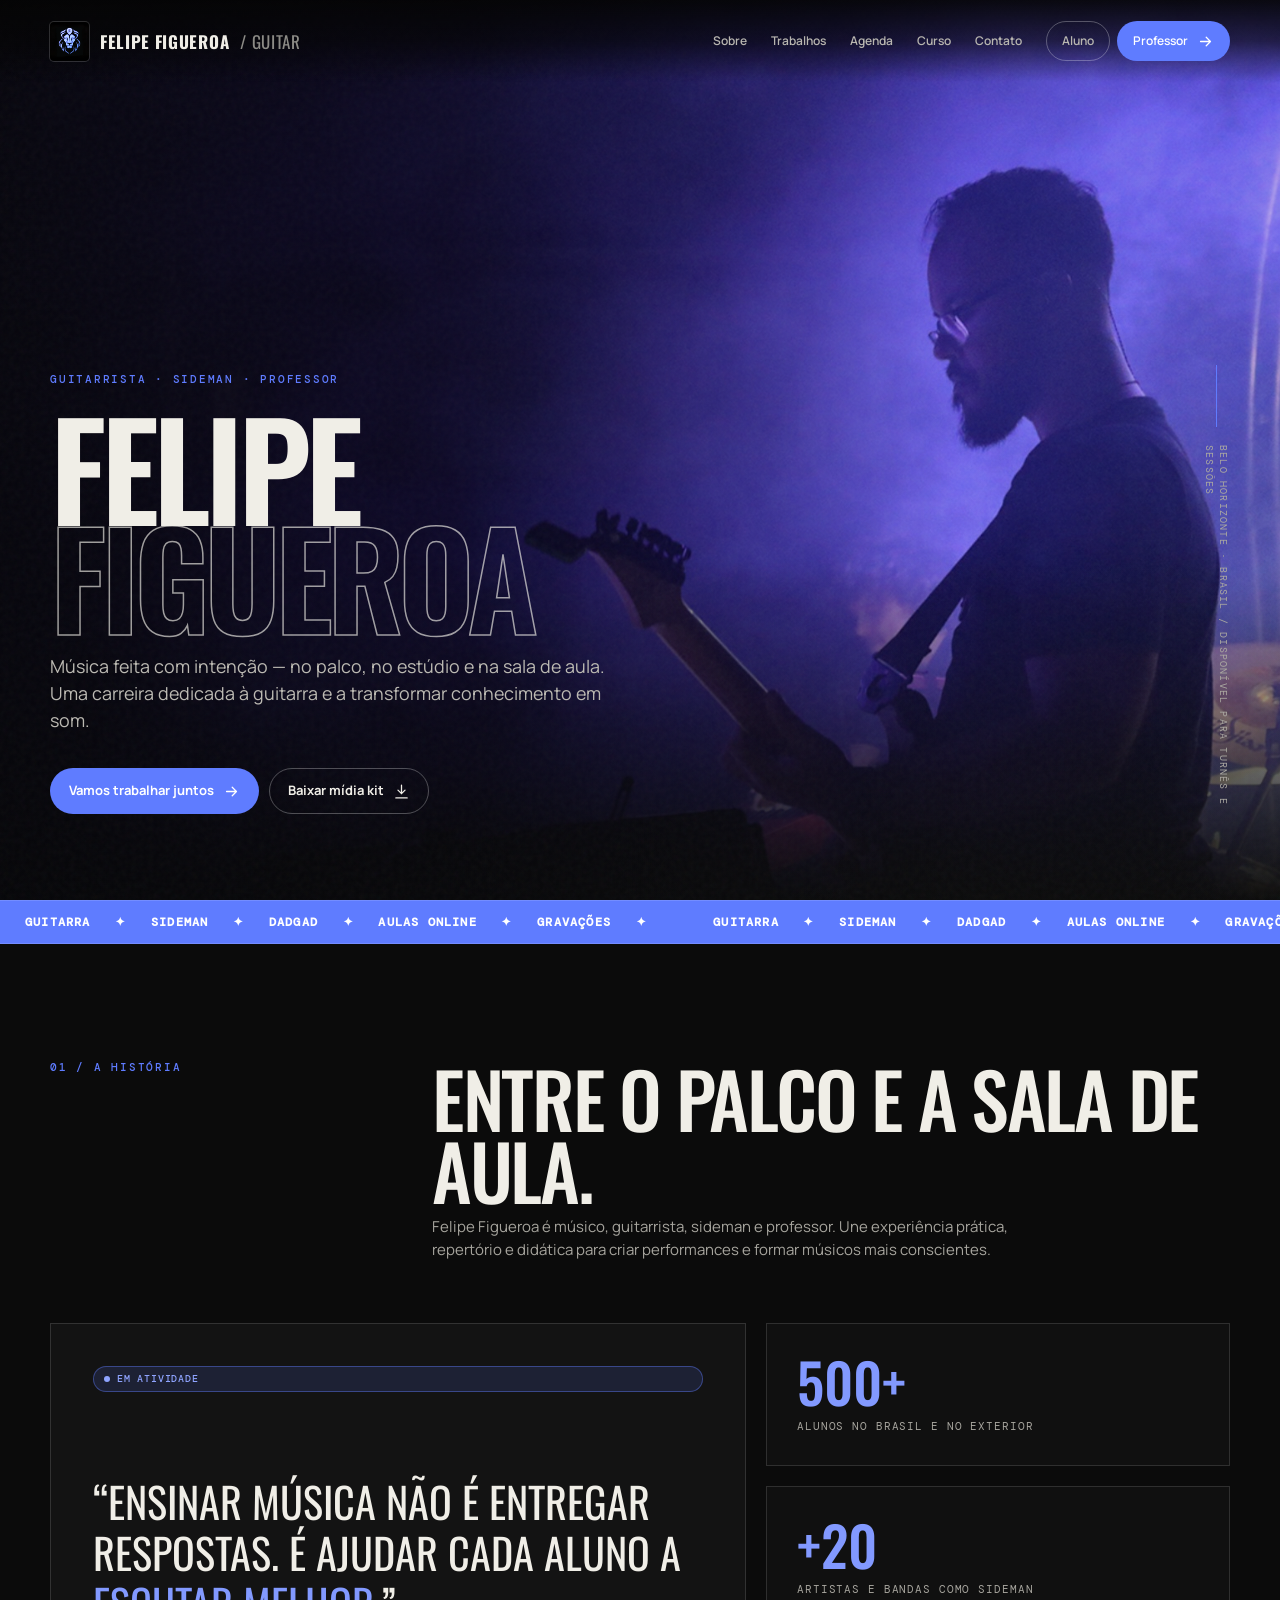
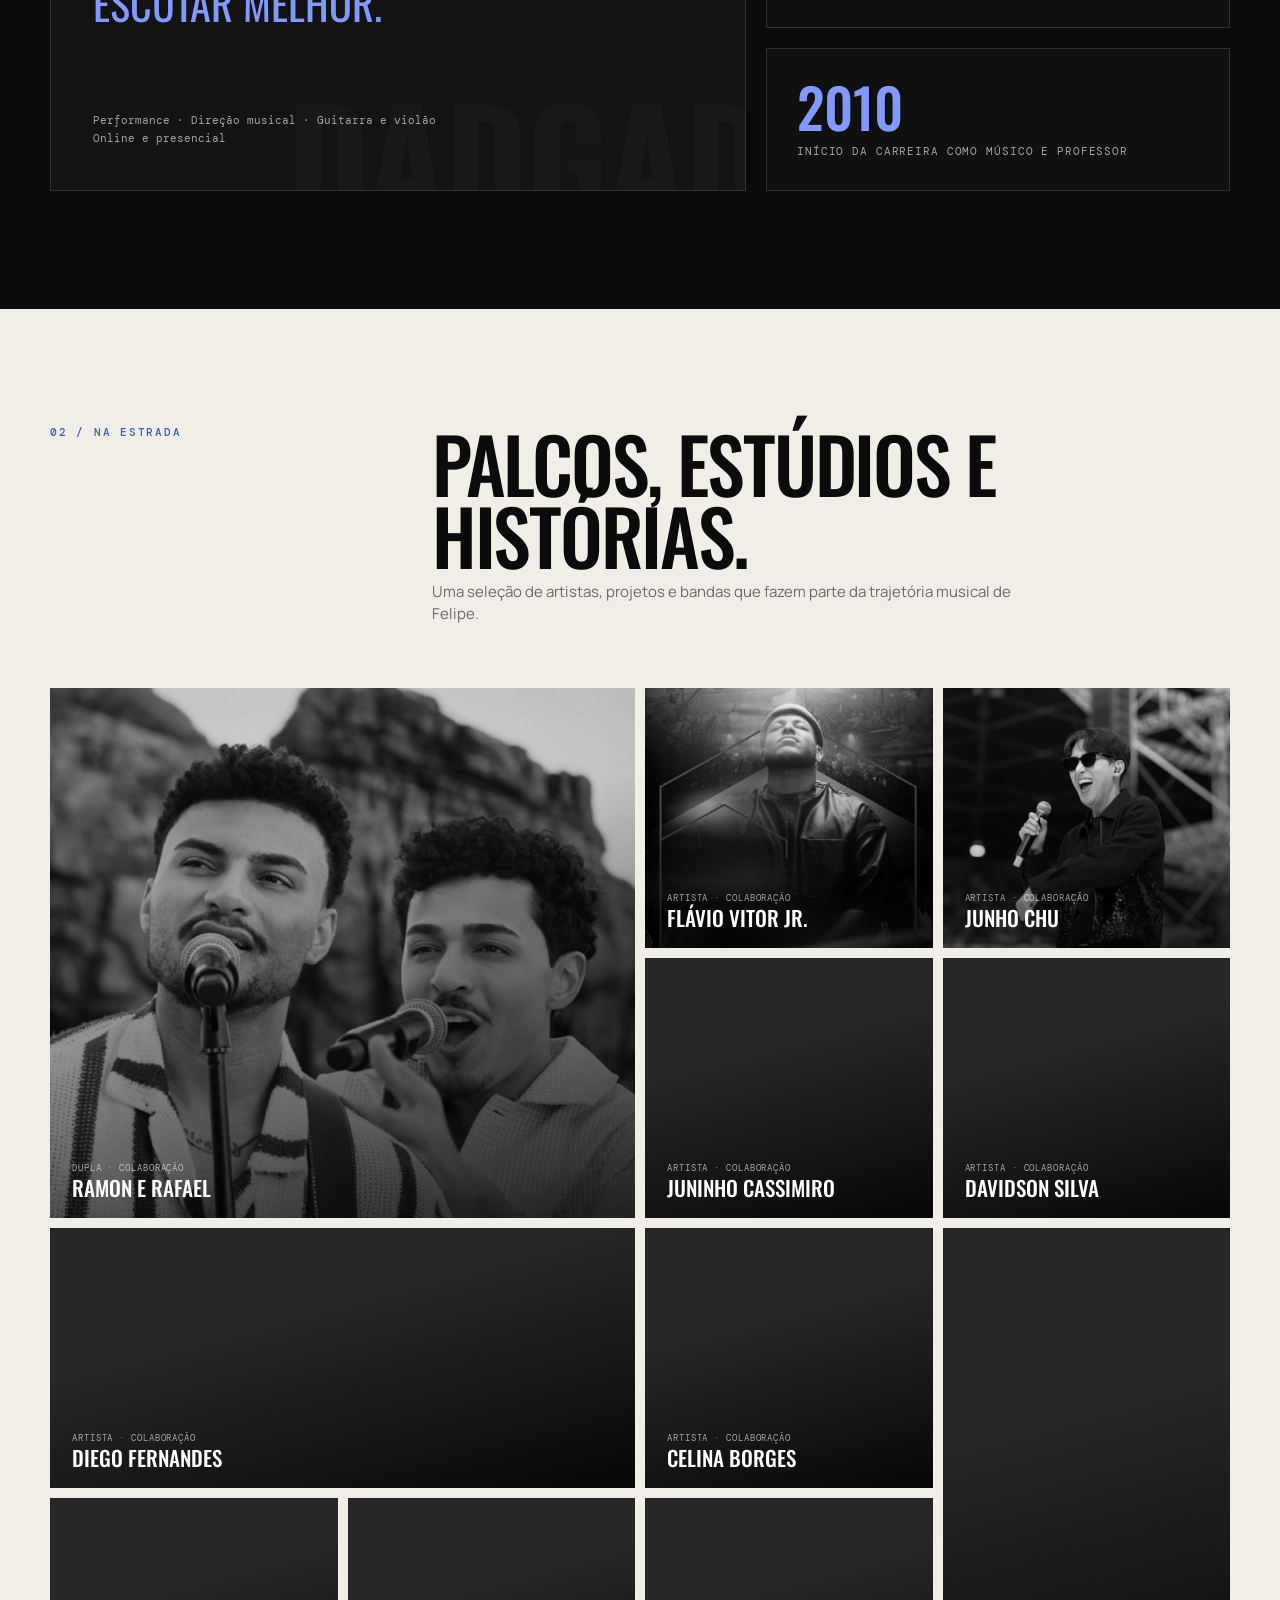
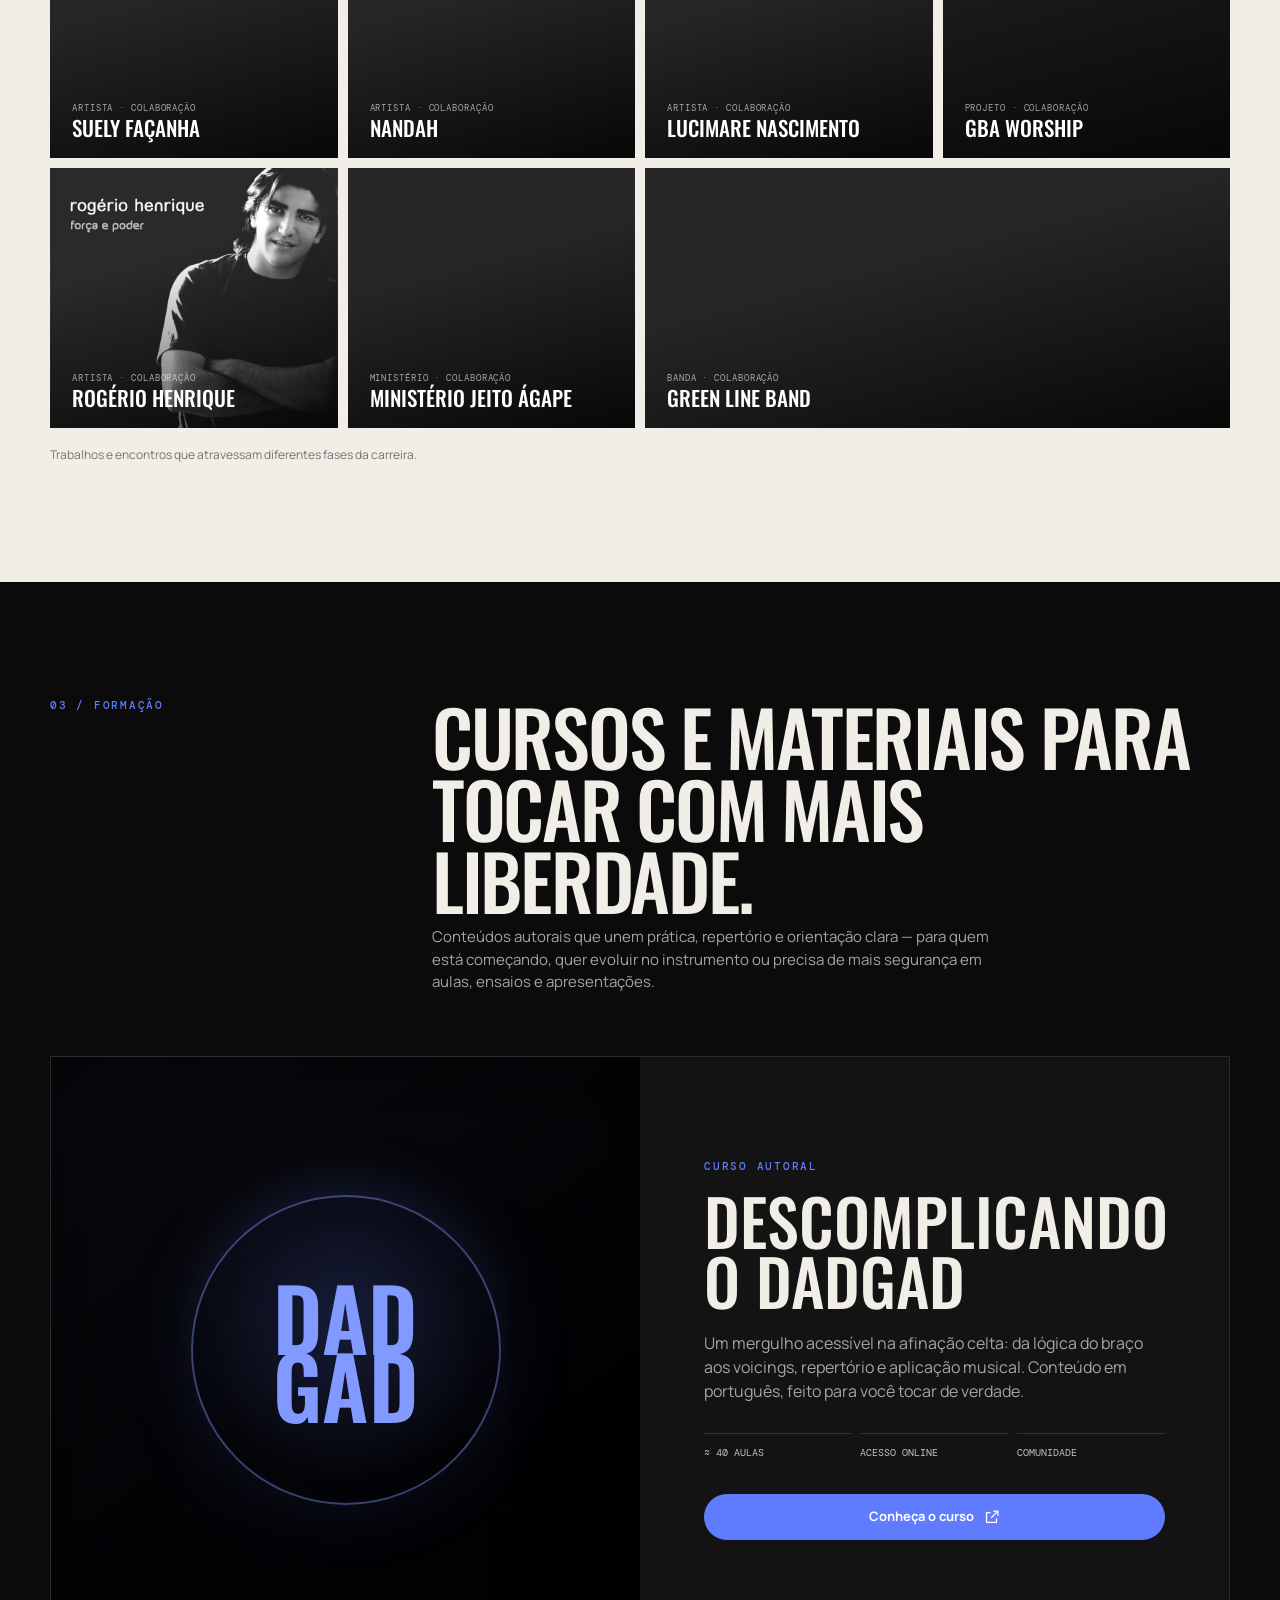
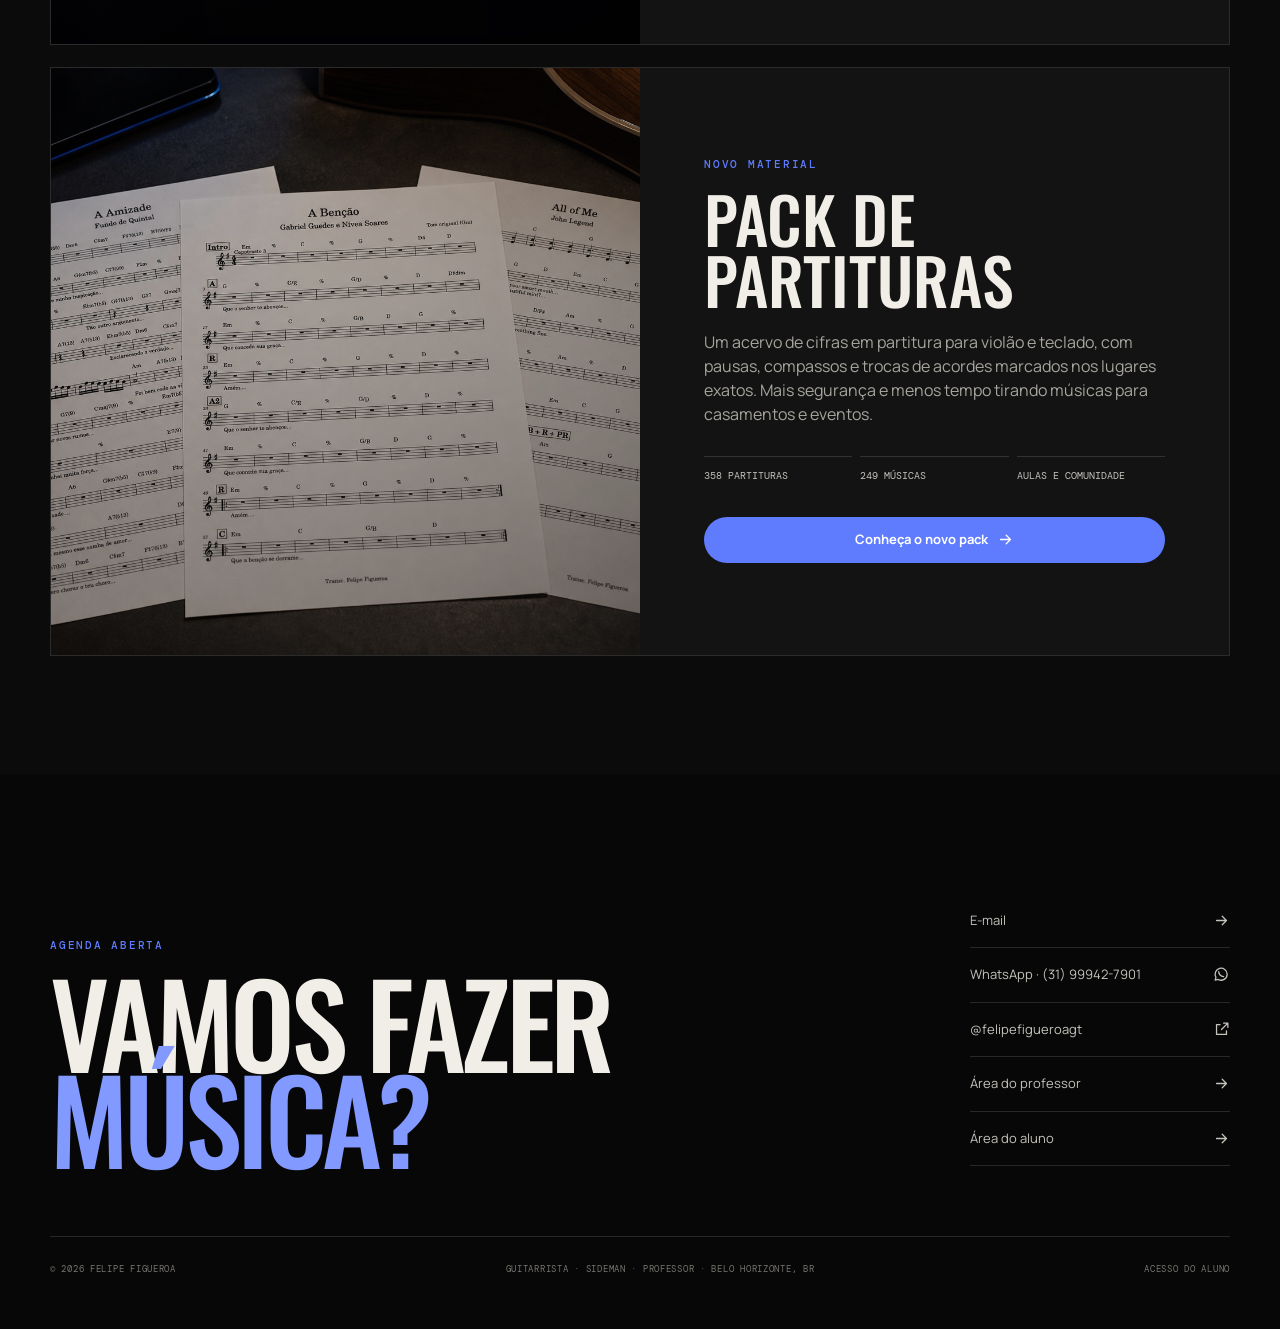
==== commit bab5539e: "Adiciona WhatsApp aos contatos" ====
--- a/index.html
+++ b/index.html
@@ -23,6 +23,6 @@
     <div id="app"></div>
     <div id="toast-region" class="toast-region" aria-live="polite"></div>
     <noscript>Este site precisa de JavaScript habilitado para exibir a agenda e a área dos alunos.</noscript>
-    <script src="app.js?v=7"></script>
+    <script src="app.js?v=8"></script>
   </body>
 </html>
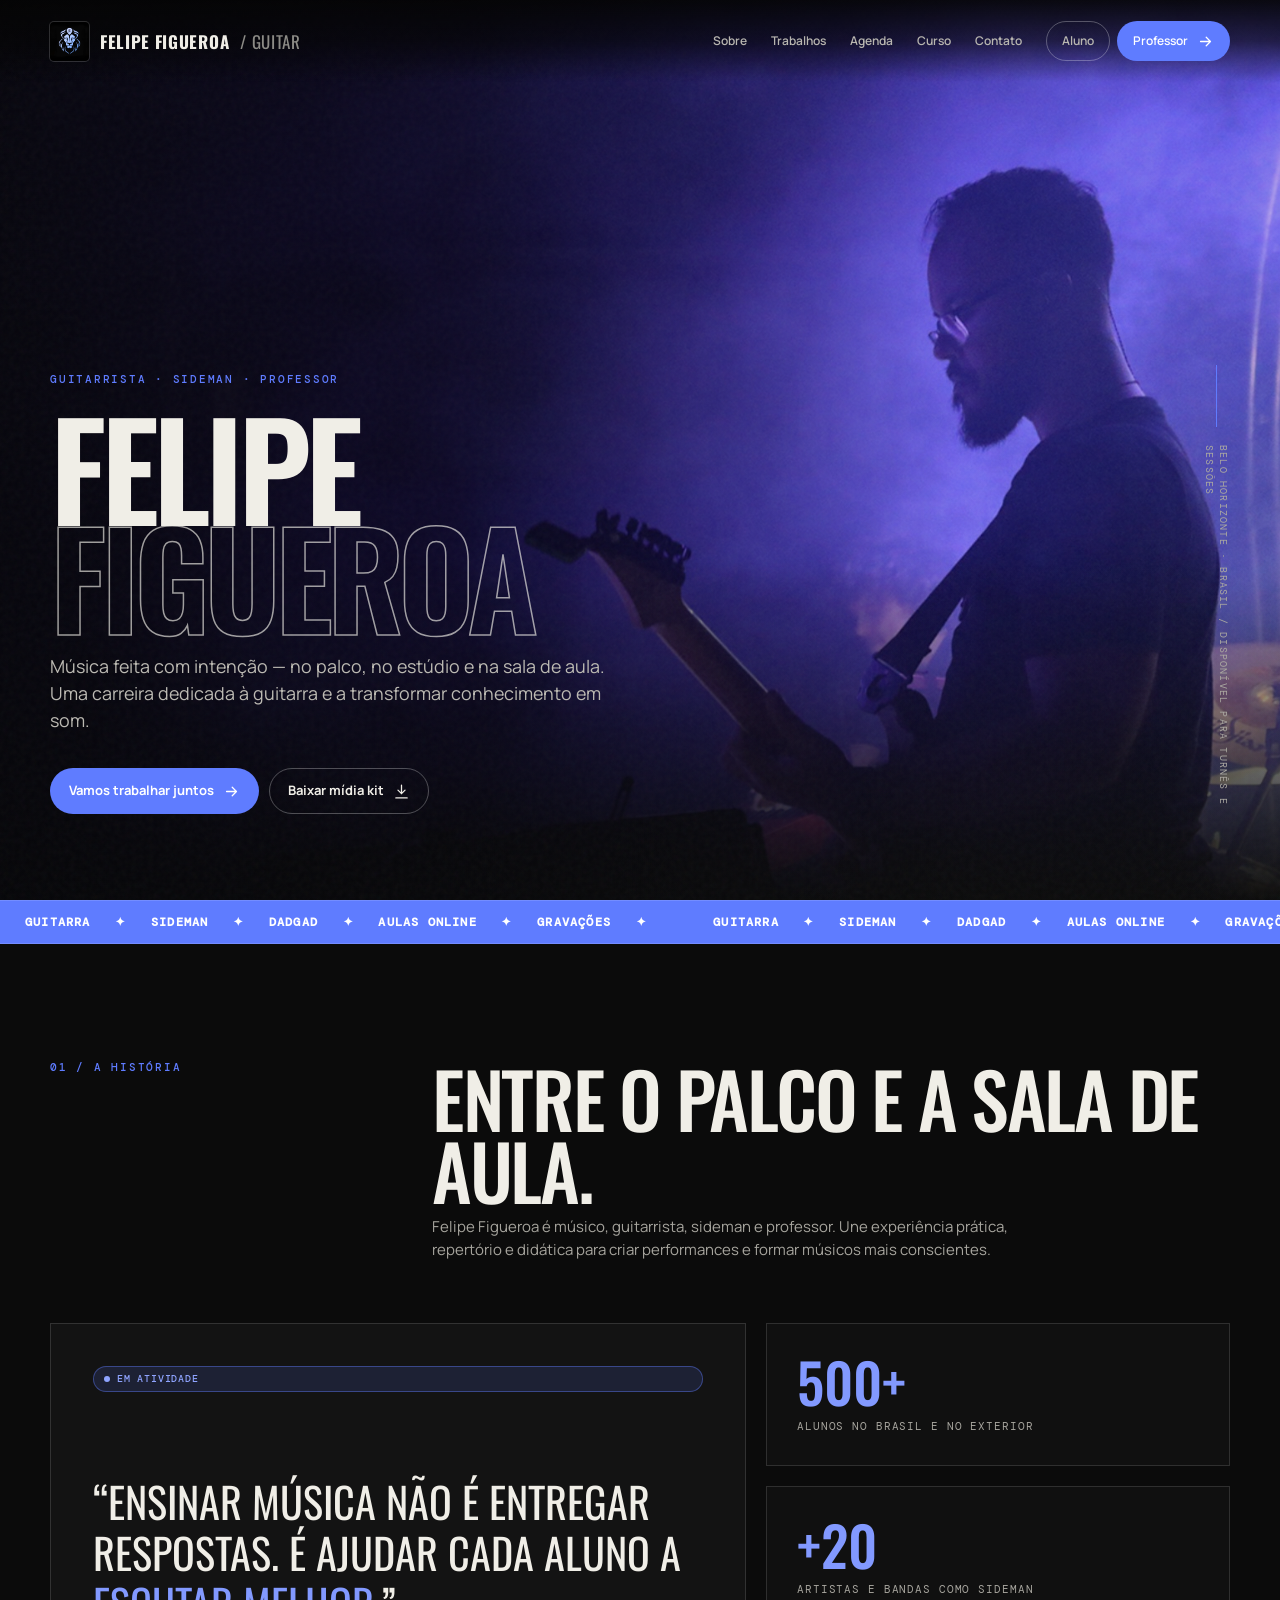
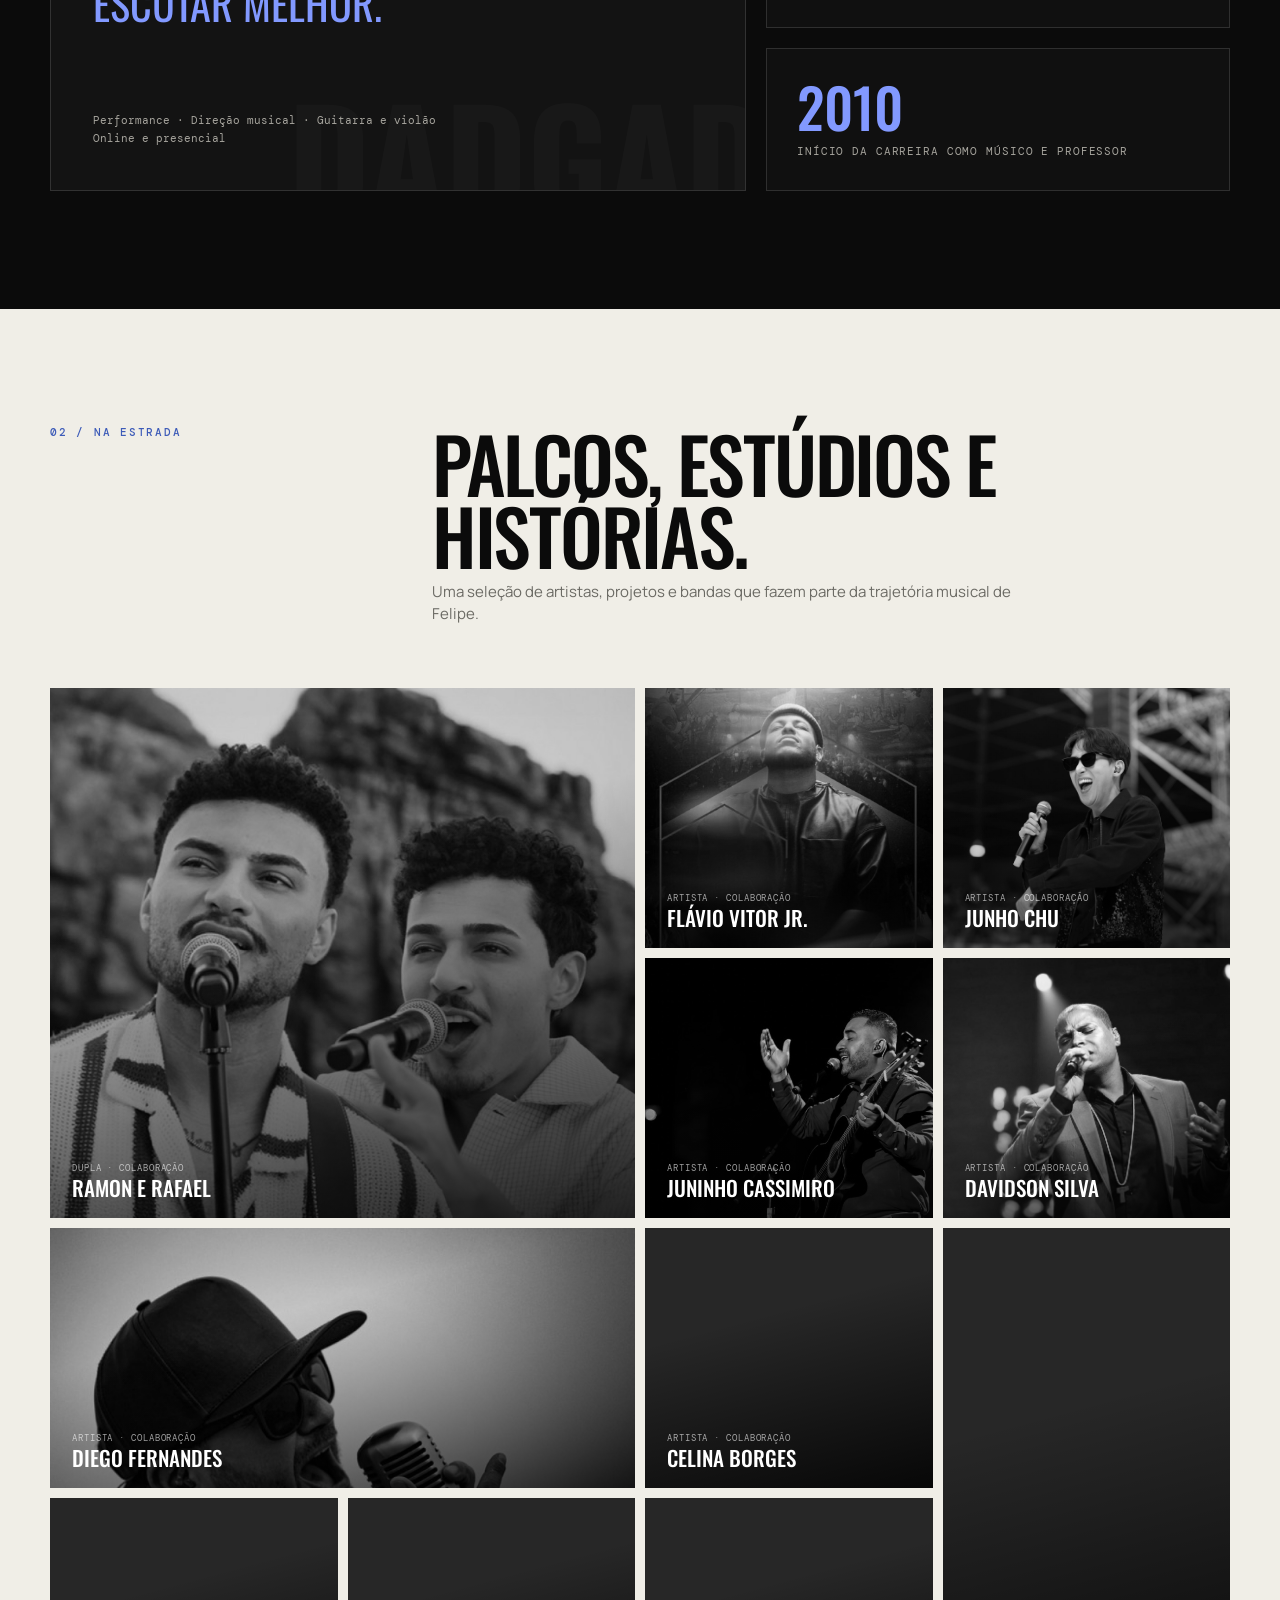
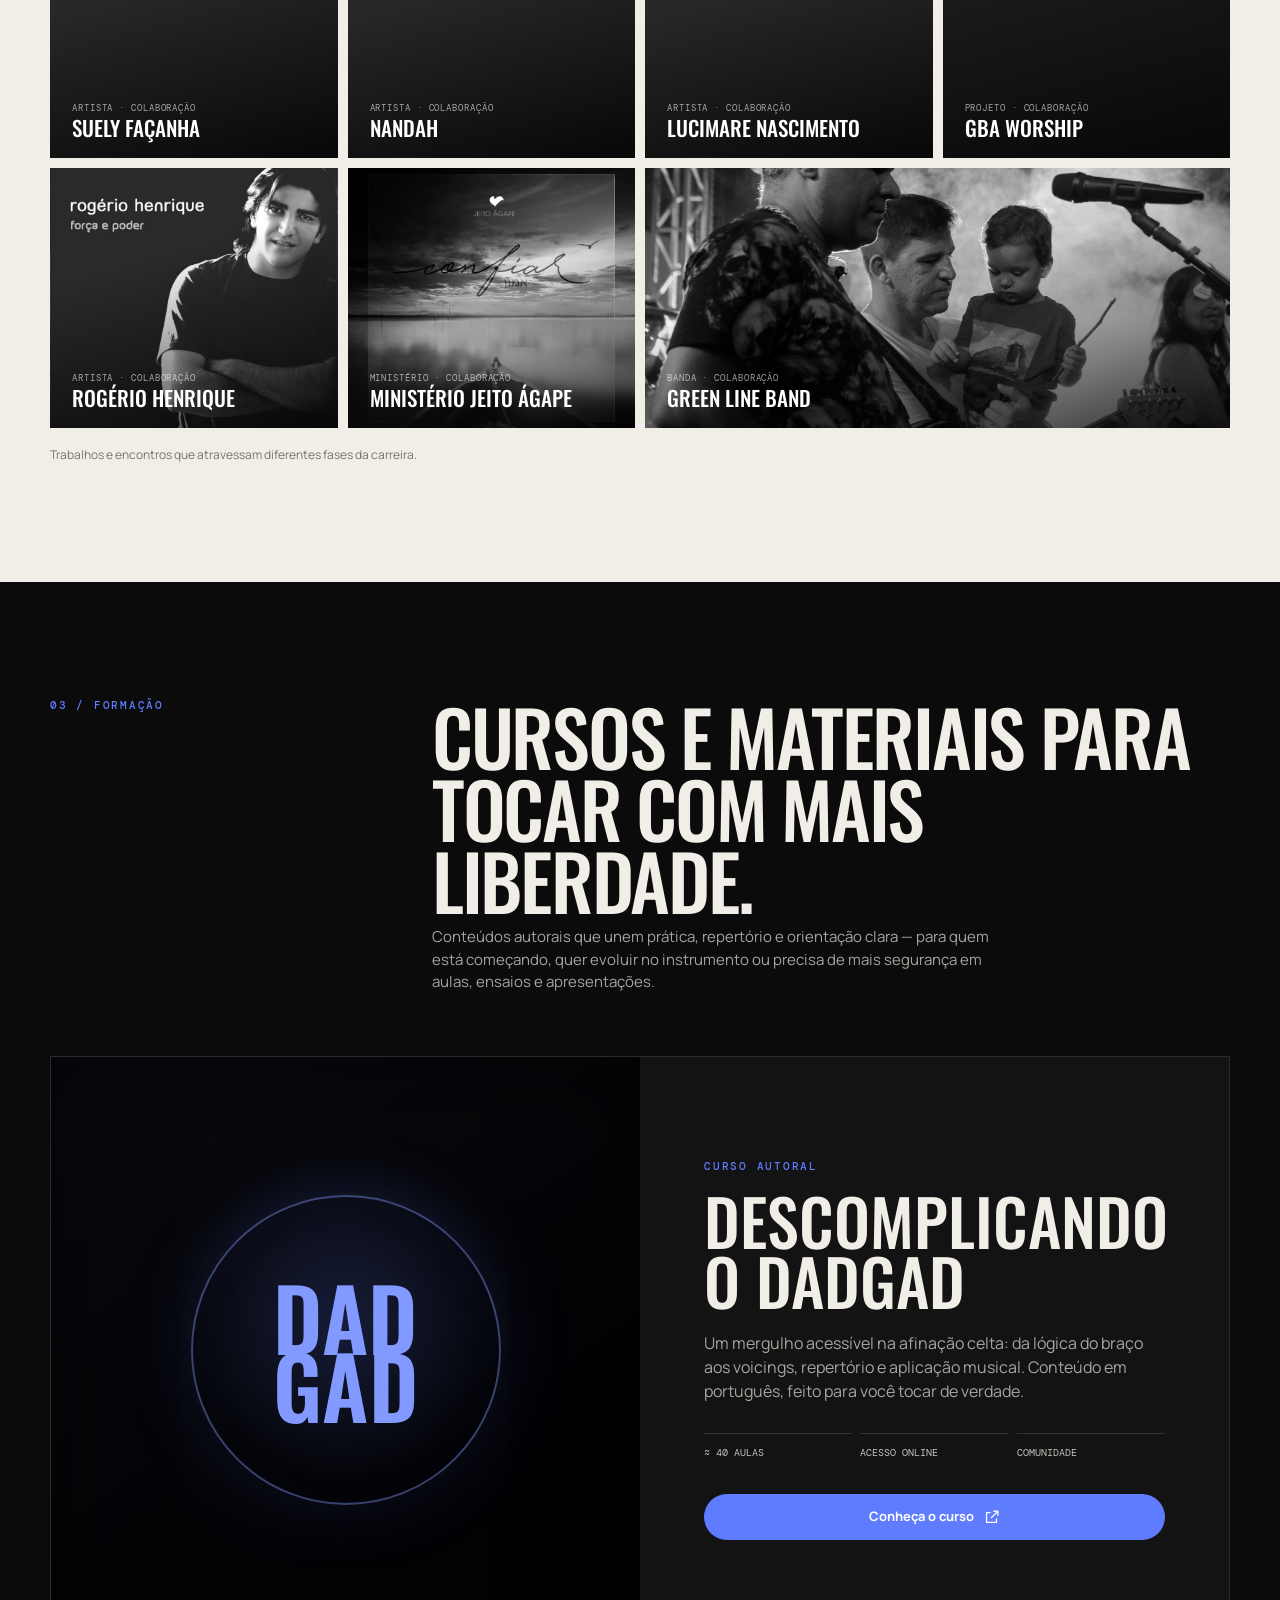
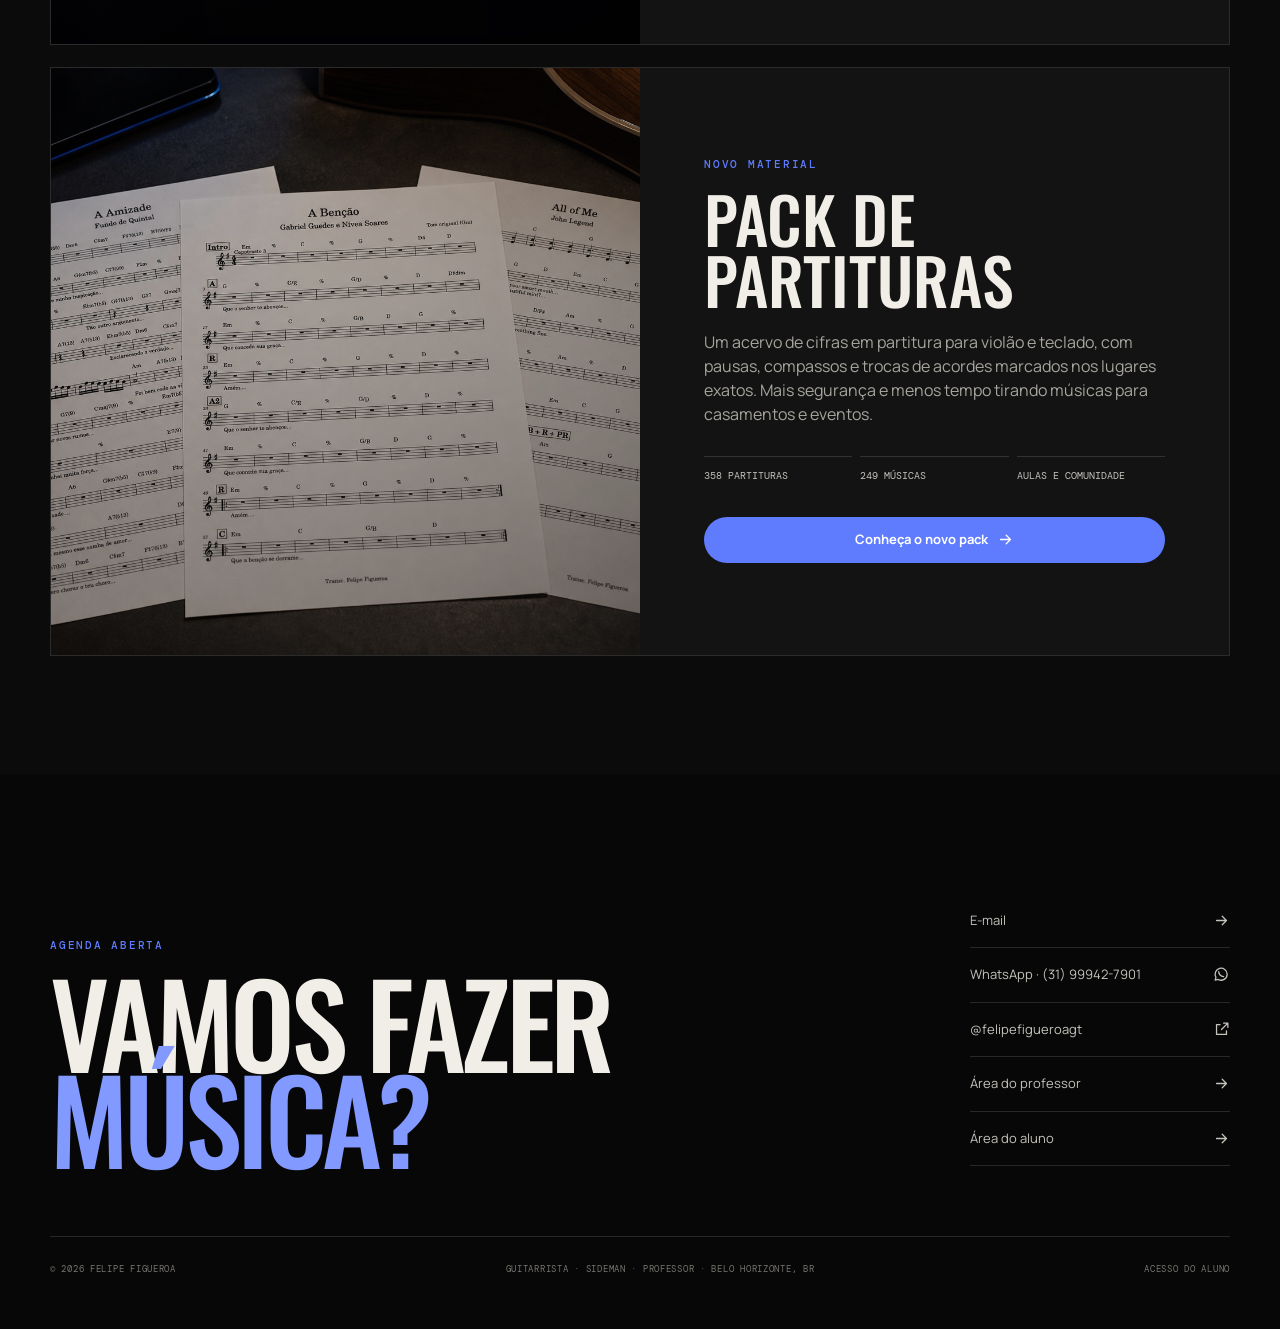
==== commit f1105478: "." ====
--- a/index.html
+++ b/index.html
@@ -8,8 +8,8 @@
       content="Felipe Figueroa — guitarrista, sideman, professor e criador do Descomplicando o DADGAD."
     />
     <meta name="theme-color" content="#0b0b0b" />
-    <link rel="icon" type="image/x-icon" href="favicon.ico?v=2" />
-    <link rel="apple-touch-icon" href="assets/Logo%20Azul%20Felipe.png?v=2" />
+    <link rel="icon" type="image/x-icon" href="favicon.ico?v=3" />
+    <link rel="apple-touch-icon" href="assets/Logo%20Azul%20Felipe.png?v=3" />
     <title>Felipe Figueroa — Guitarrista & Professor</title>
     <link rel="preconnect" href="https://fonts.googleapis.com" />
     <link rel="preconnect" href="https://fonts.gstatic.com" crossorigin />
@@ -17,7 +17,7 @@
       href="https://fonts.googleapis.com/css2?family=DM+Mono:wght@300;400;500&family=Manrope:wght@400;500;600;700&family=Oswald:wght@400;500;600;700&display=swap"
       rel="stylesheet"
     />
-    <link rel="stylesheet" href="styles.css?v=6" />
+    <link rel="stylesheet" href="styles.css?v=7" />
   </head>
   <body>
     <div id="app"></div>
--- a/styles.css
+++ b/styles.css
@@ -101,9 +101,8 @@
 .brand { display: flex; align-items: center; gap: 11px; font: 600 17px/1 var(--font-display); letter-spacing: .04em; text-transform: uppercase; }
 .brand-mark {
   width: 39px; height: 39px; flex: 0 0 39px; display: block; overflow: hidden;
-  background: #050505 url("assets/Logo Azul Felipe.png") center / cover no-repeat;
+  background: #050505 url("assets/Logo Azul Felipe.png?v=3") center / cover no-repeat;
   border-radius: 4px; box-shadow: 0 0 0 1px rgba(255,255,255,.16);
-  filter: hue-rotate(180deg) saturate(1.45);
 }
 .brand span:last-child { color: #8c8b86; font-weight: 400; }
 .nav-links { display: flex; align-items: center; gap: 24px; }
@@ -672,8 +671,8 @@
 .user-chip { display: flex; align-items: center; gap: 10px; padding: 12px 8px 0; border-top: 1px solid var(--line); }
 .avatar { width: 34px; height: 34px; display: grid; place-items: center; border-radius: 50%; background: var(--accent); color: white; font: 600 11px/1 var(--font-mono); }
 .professor-avatar {
-  background: #050505 url("assets/Logo Azul Felipe.png") center / cover no-repeat;
-  border-radius: 4px; filter: hue-rotate(180deg) saturate(1.45);
+  background: #050505 url("assets/Logo Azul Felipe.png?v=3") center / cover no-repeat;
+  border-radius: 4px;
 }
 .user-chip strong { display: block; font-size: 11px; }
 .user-chip span { display: block; color: #74726c; font-size: 9px; }
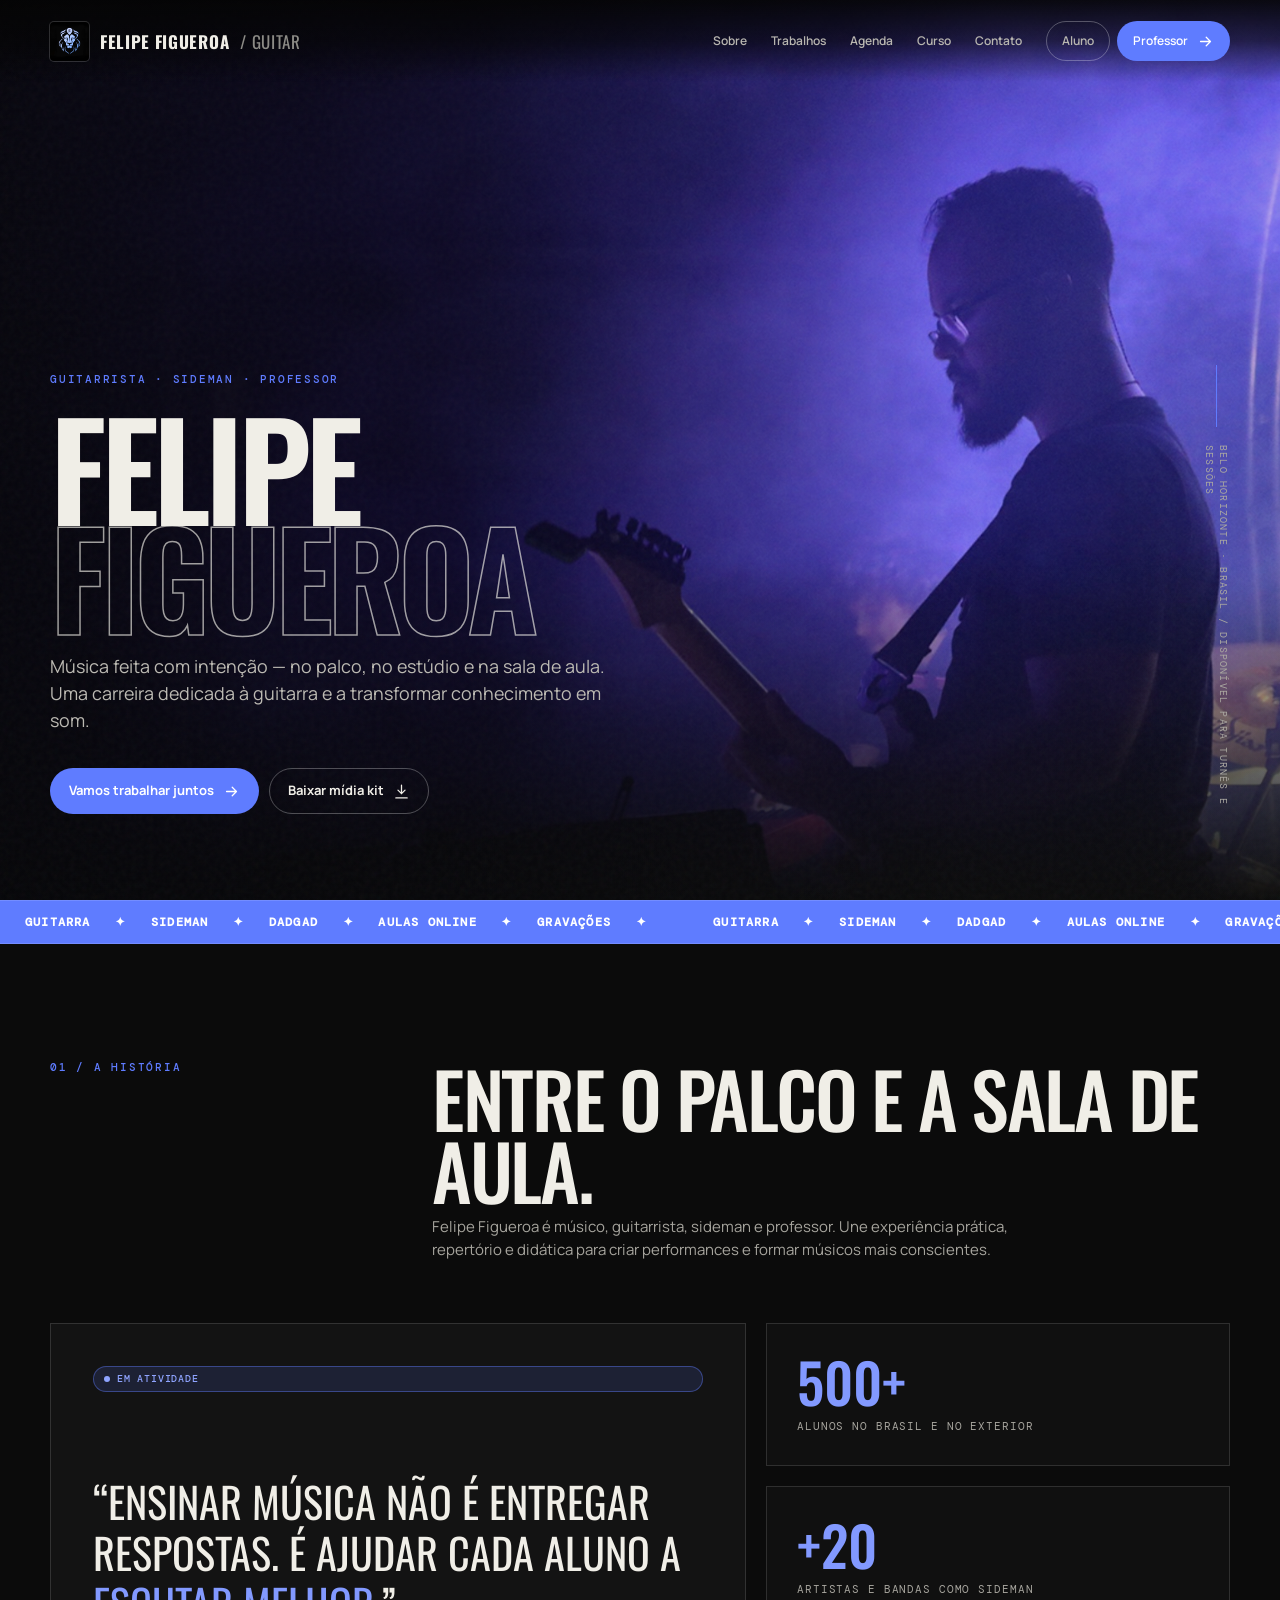
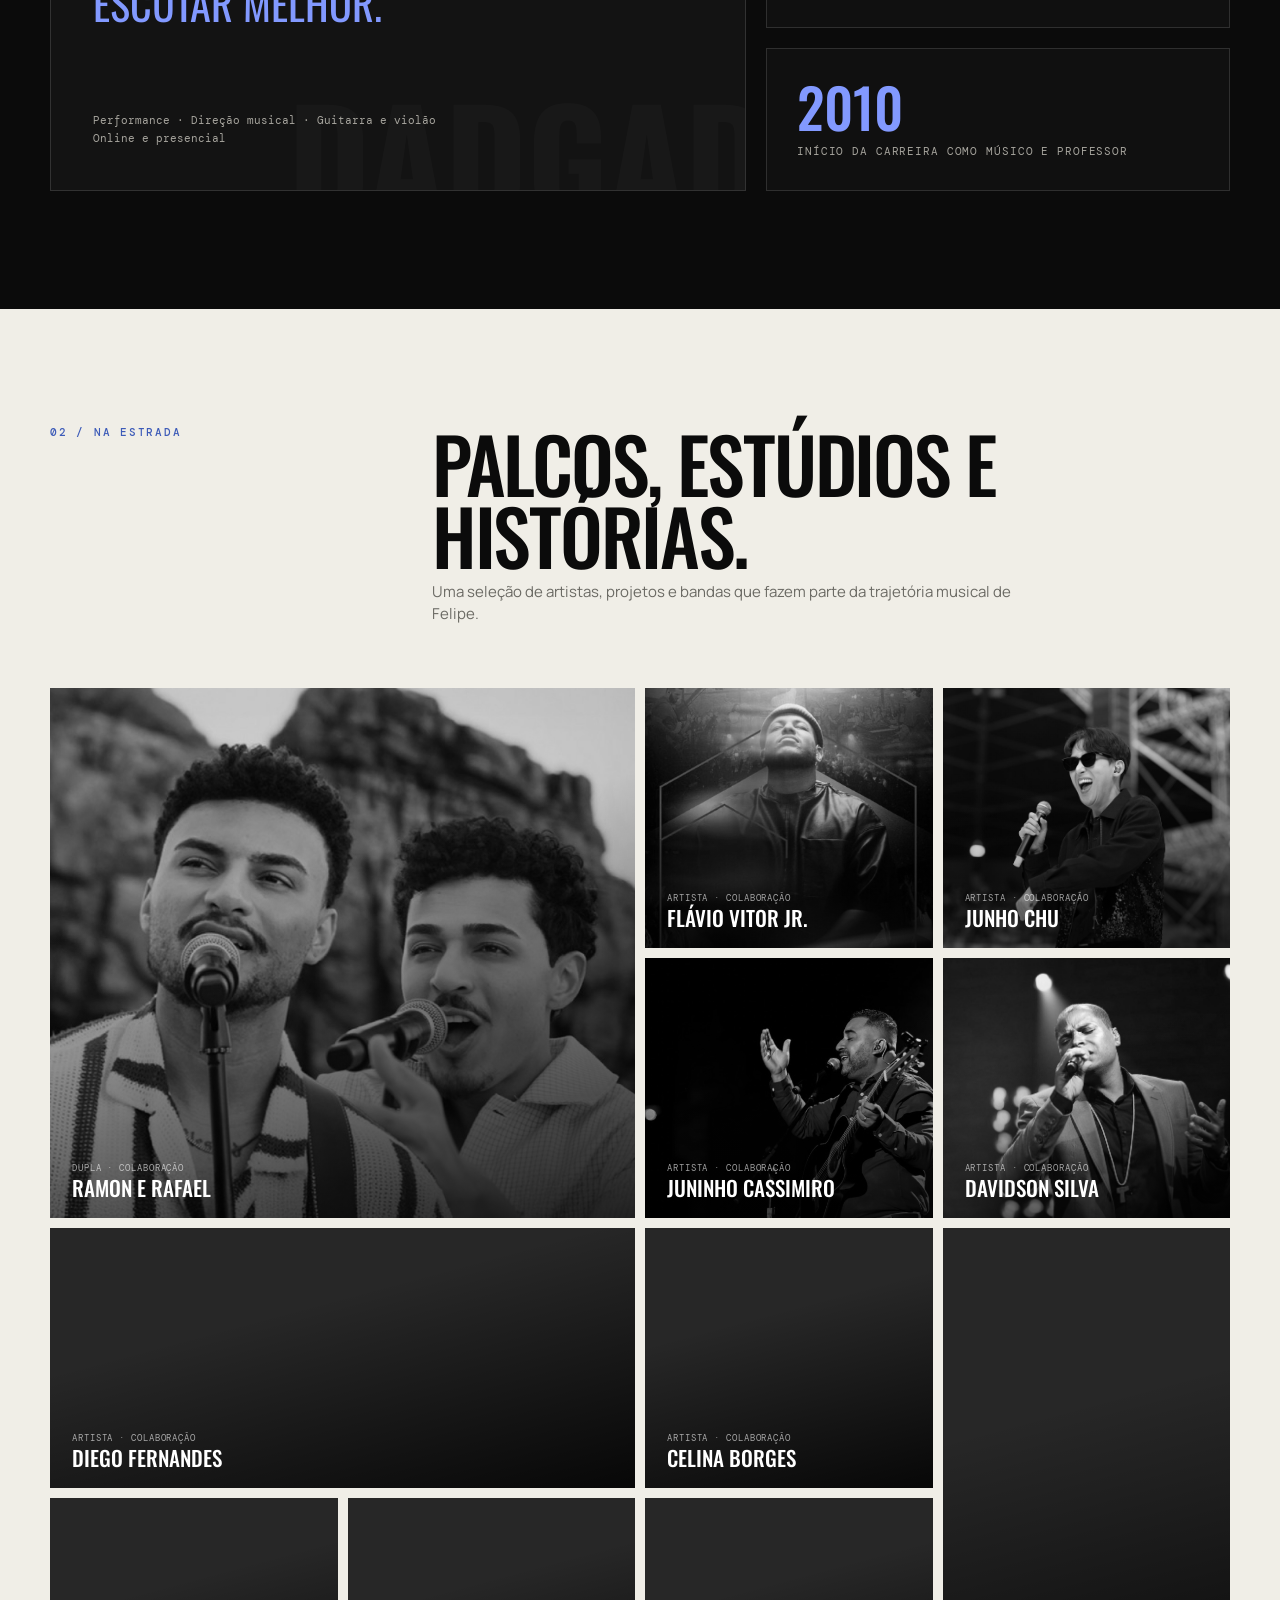
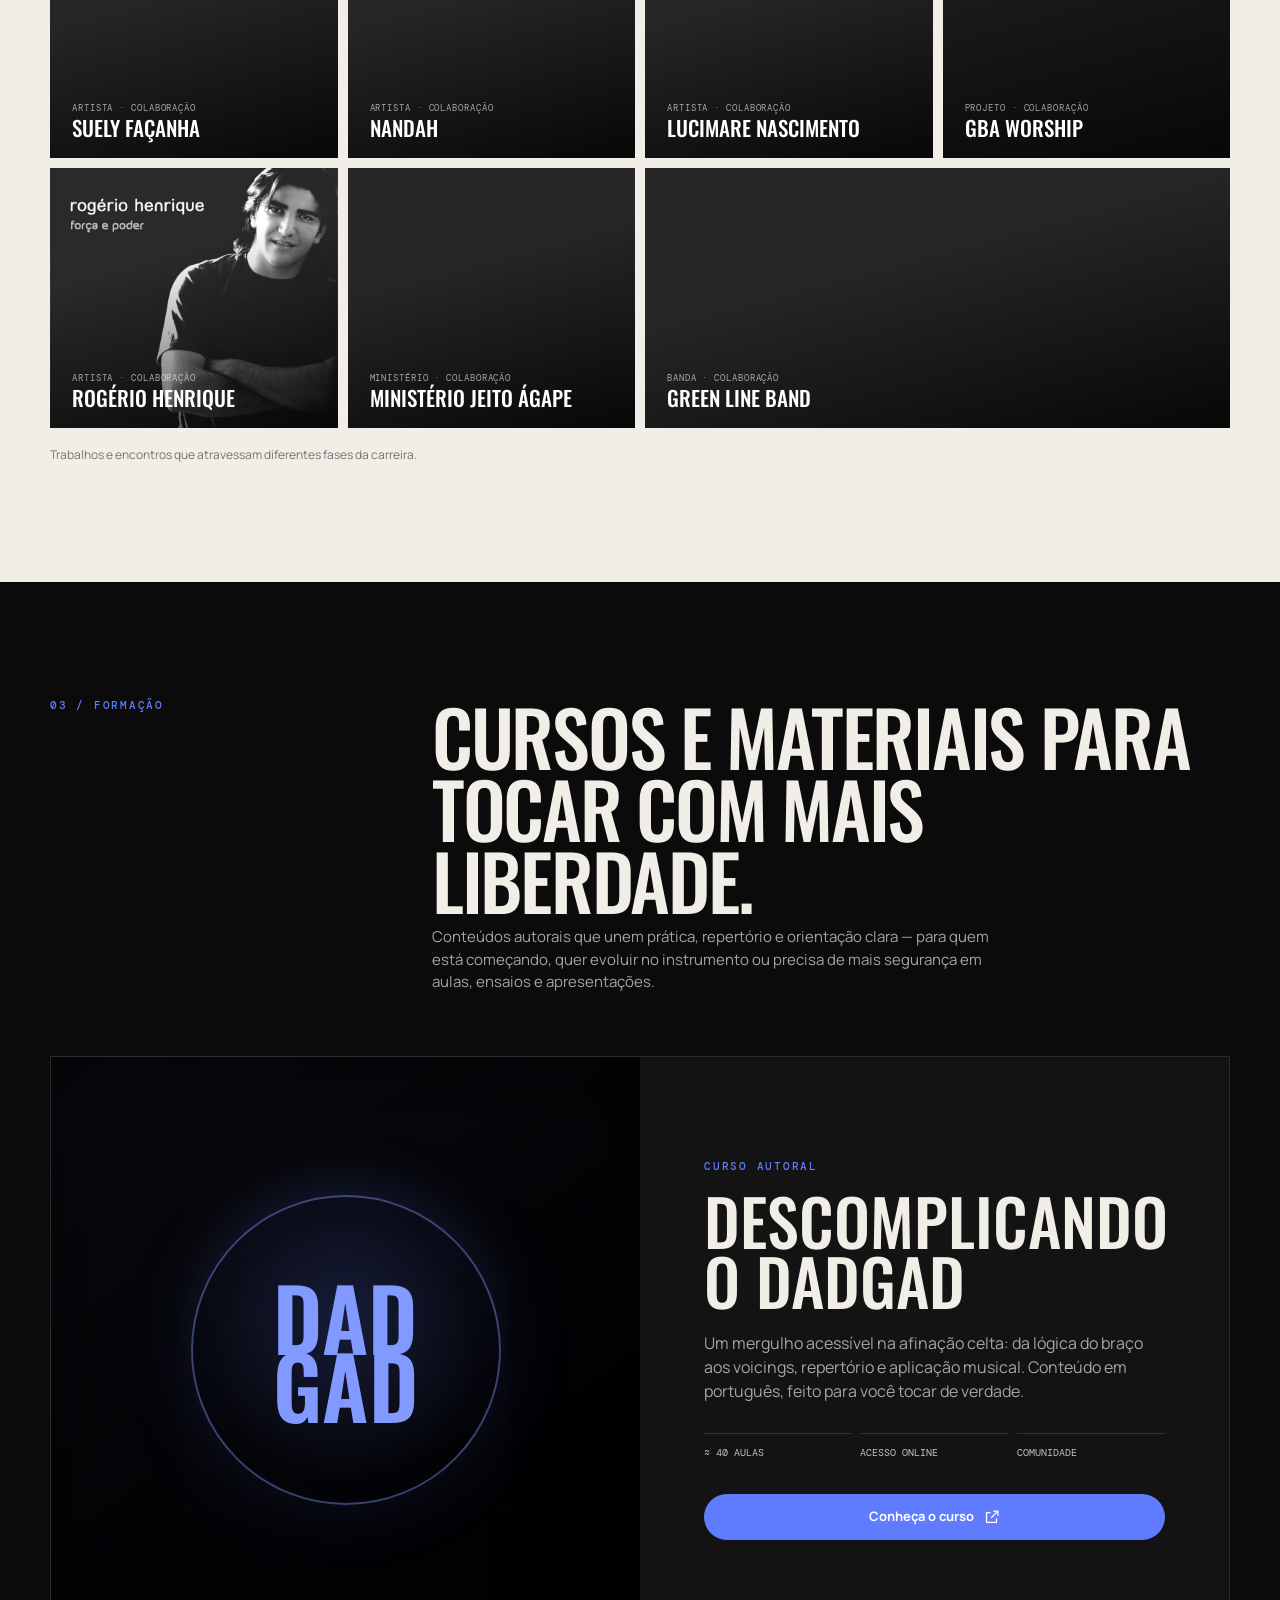
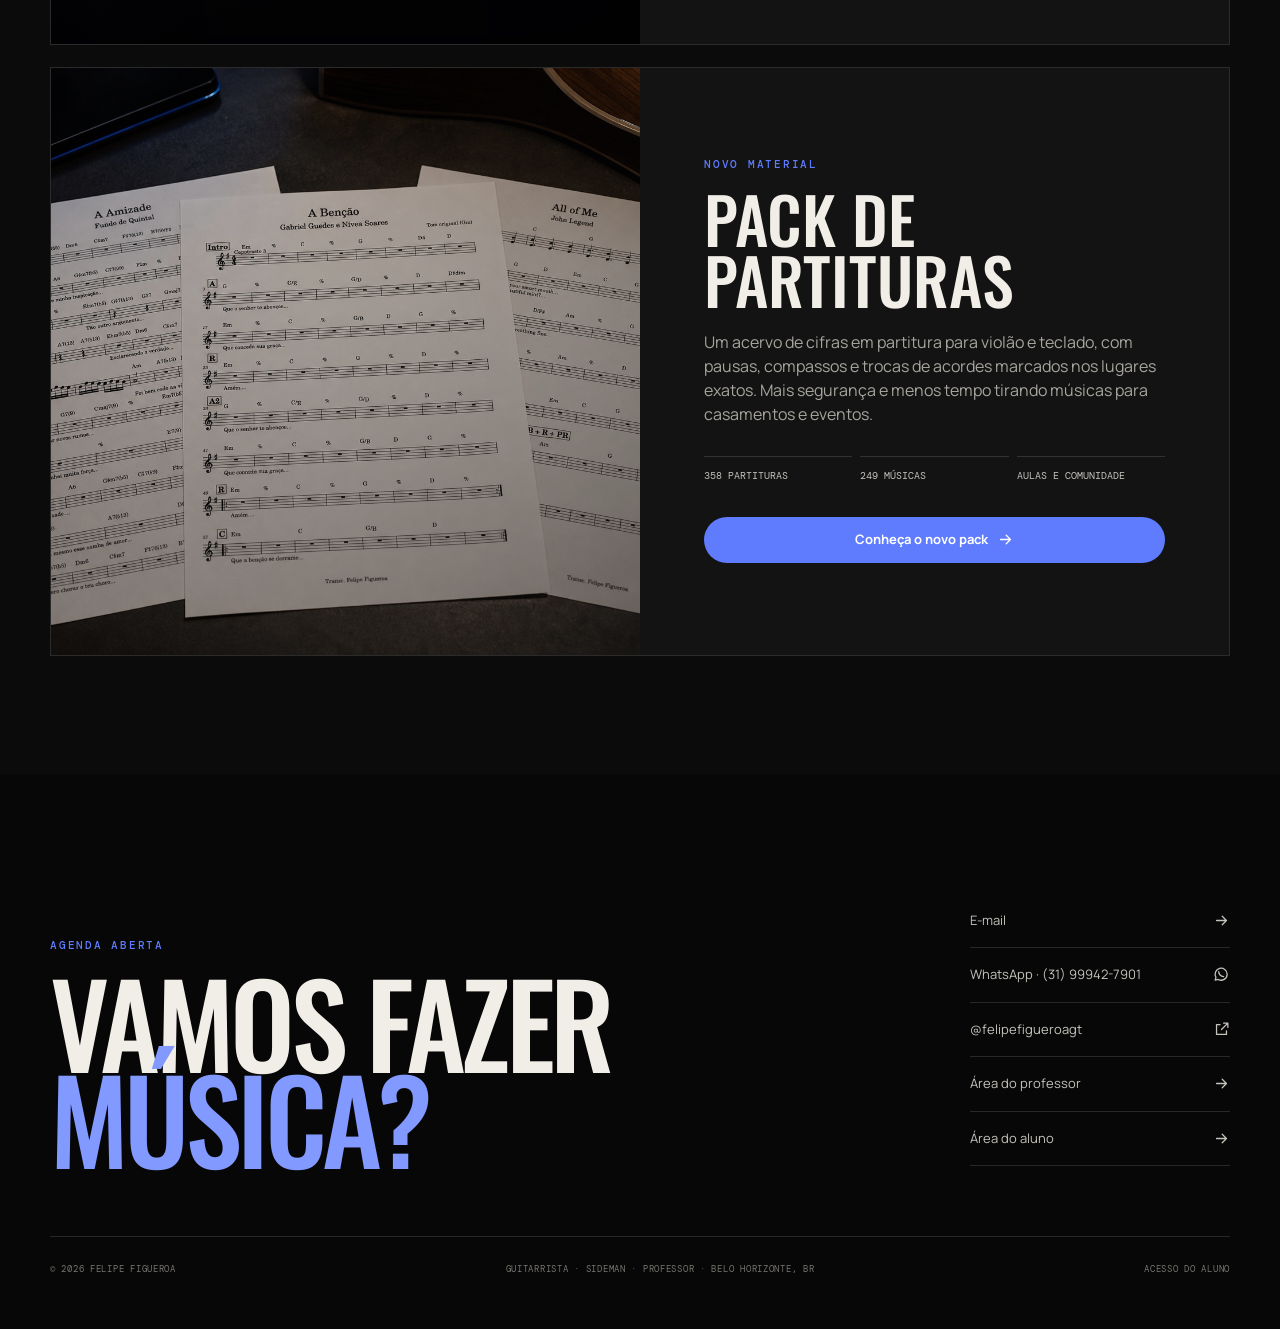
==== commit fec39d67: "." ====
--- a/index.html
+++ b/index.html
@@ -17,7 +17,7 @@
       href="https://fonts.googleapis.com/css2?family=DM+Mono:wght@300;400;500&family=Manrope:wght@400;500;600;700&family=Oswald:wght@400;500;600;700&display=swap"
       rel="stylesheet"
     />
-    <link rel="stylesheet" href="styles.css?v=7" />
+    <link rel="stylesheet" href="styles.css?v=8" />
   </head>
   <body>
     <div id="app"></div>
--- a/styles.css
+++ b/styles.css
@@ -966,7 +966,7 @@
 .login-card > p { margin: 0 0 30px; color: #8c8a84; font-size: 12px; }
 .login-form { display: grid; gap: 15px; }
 .login-form label > span { display: block; margin-bottom: 8px; color: #85837c; font: 500 9px/1 var(--font-mono); letter-spacing: .08em; text-transform: uppercase; }
-.login-form .field { min-height: 52px; background: #131313; }
+.login-form .field { min-height: 52px; background: #131313; font-size: 16px; }
 .login-form .btn { width: 100%; min-height: 52px; margin-top: 5px; }
 .login-error { margin: -12px 0 20px; padding: 12px 14px; color: #ff9a98; background: rgba(255,90,88,.08); border: 1px solid rgba(255,90,88,.25); border-radius: 9px; font-size: 10px; }
 .login-switch { display: flex; align-items: center; justify-content: space-between; gap: 12px; margin-top: 27px; padding-top: 20px; border-top: 1px solid var(--line); font-size: 10px; }
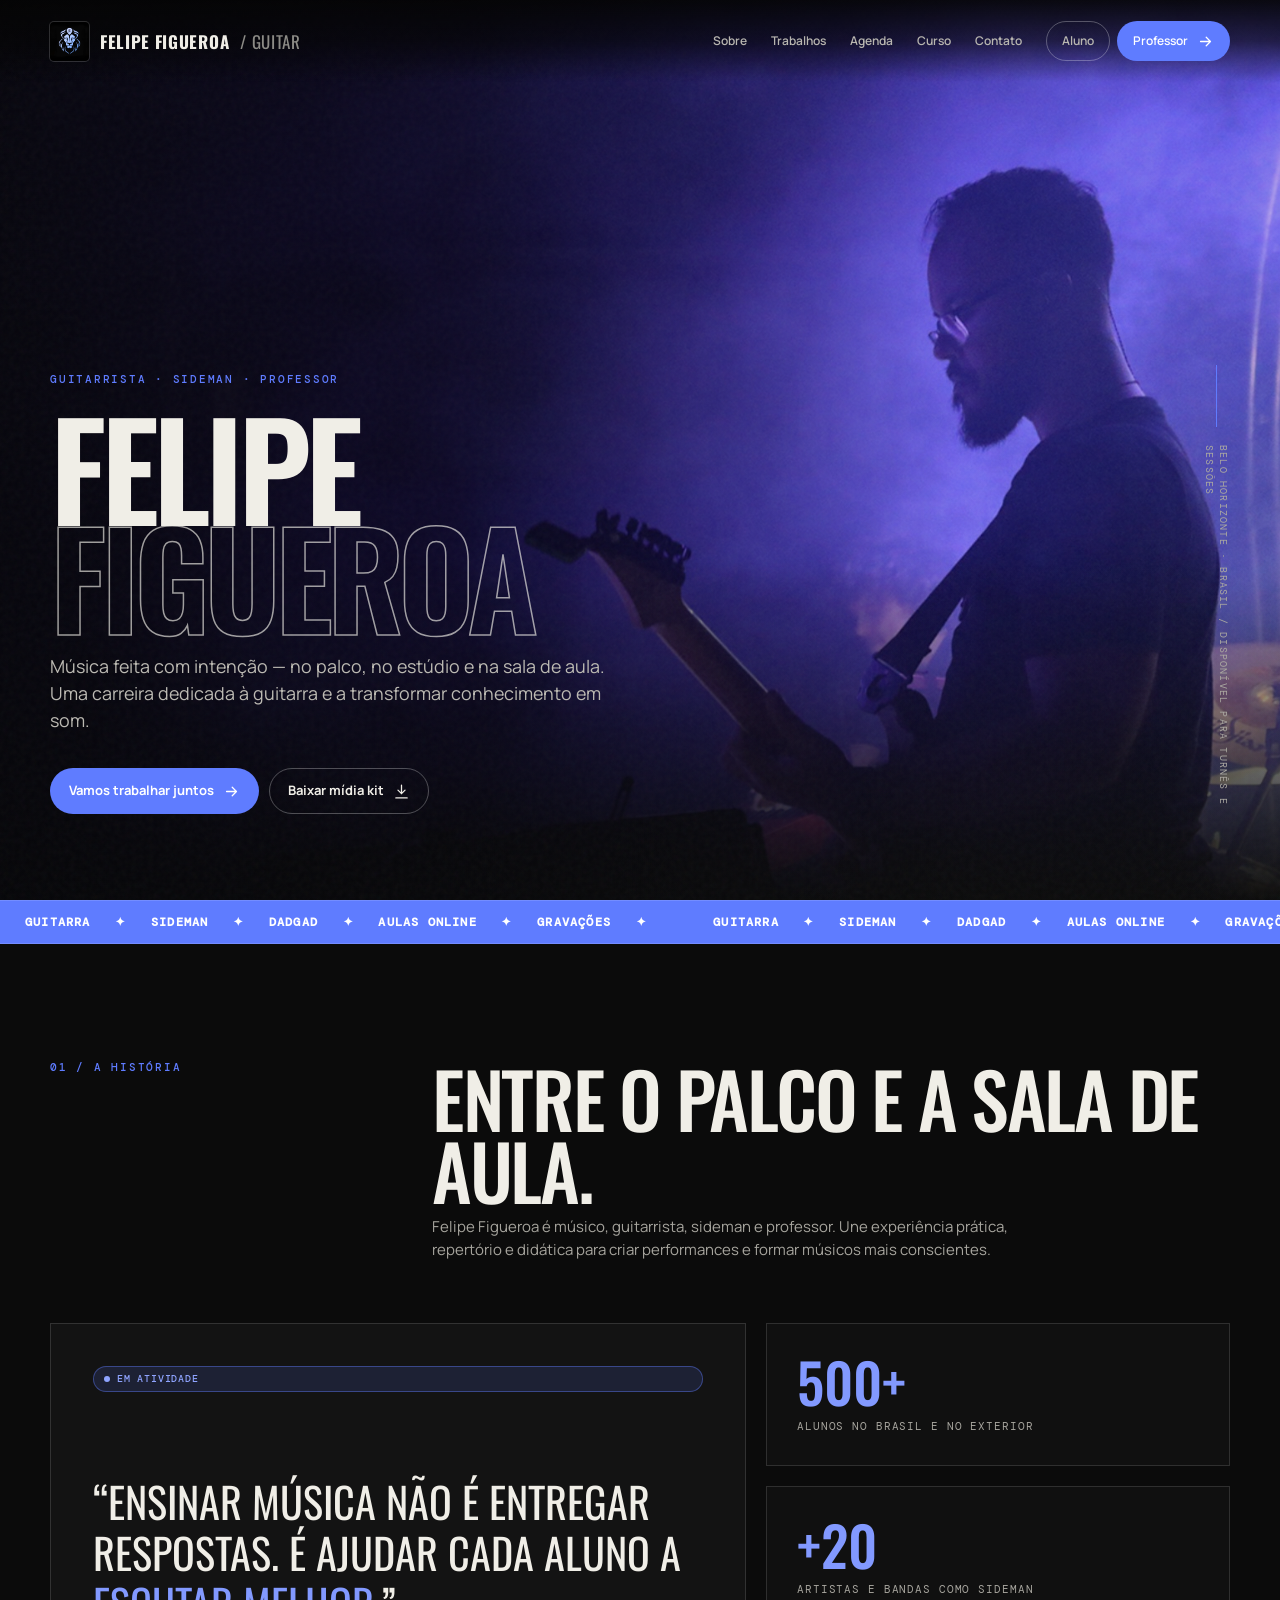
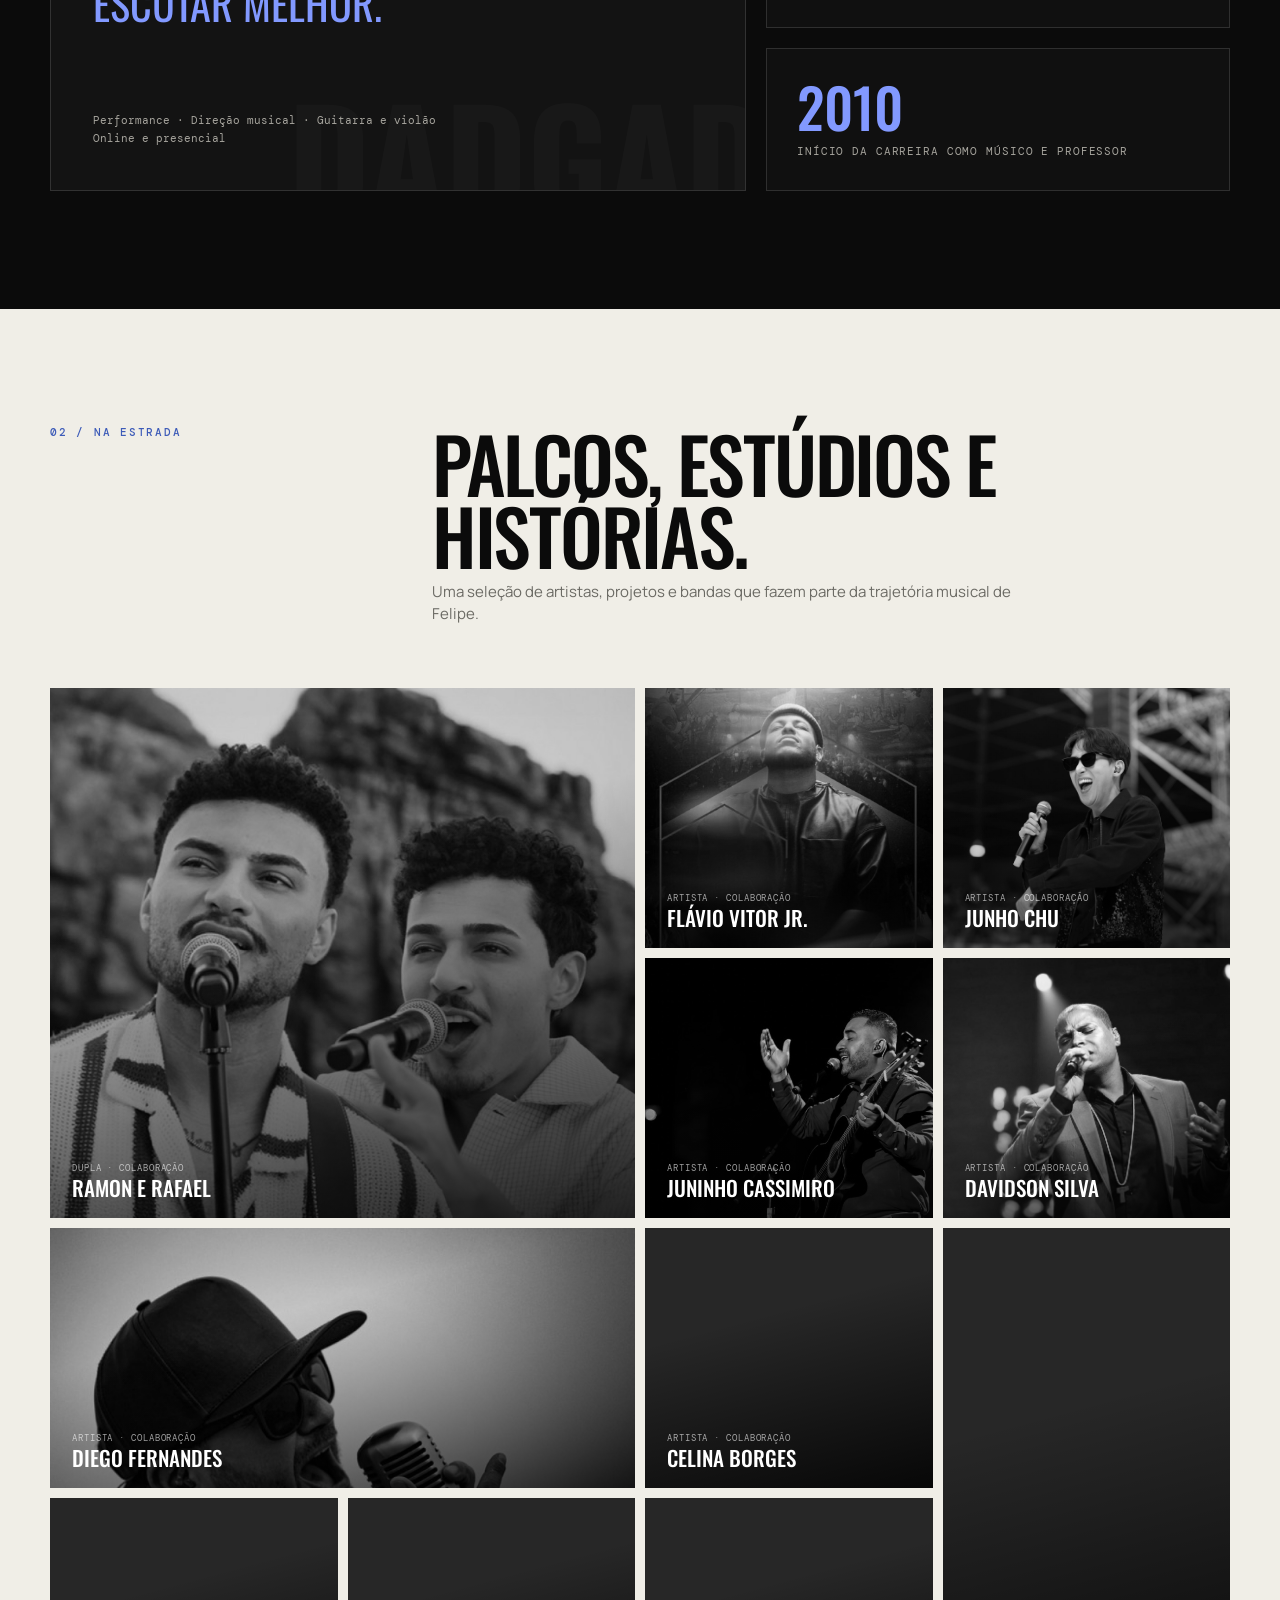
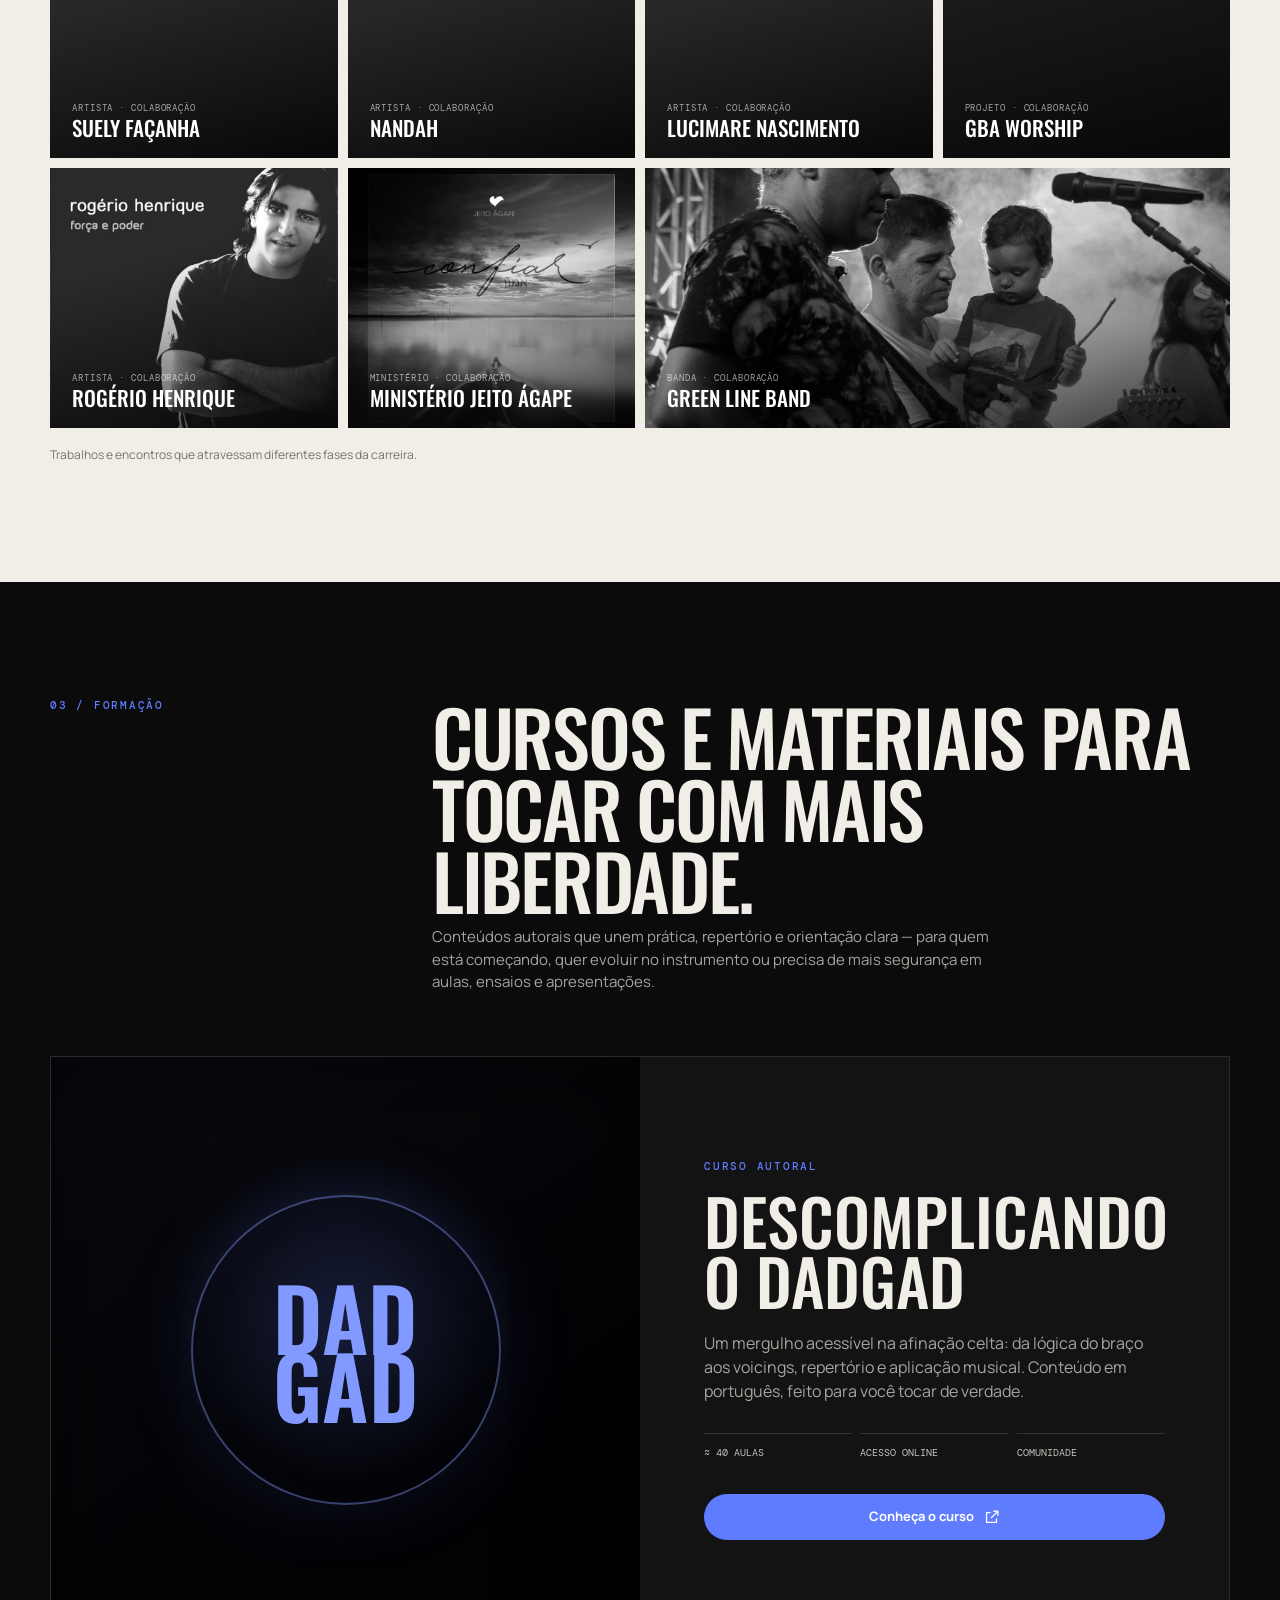
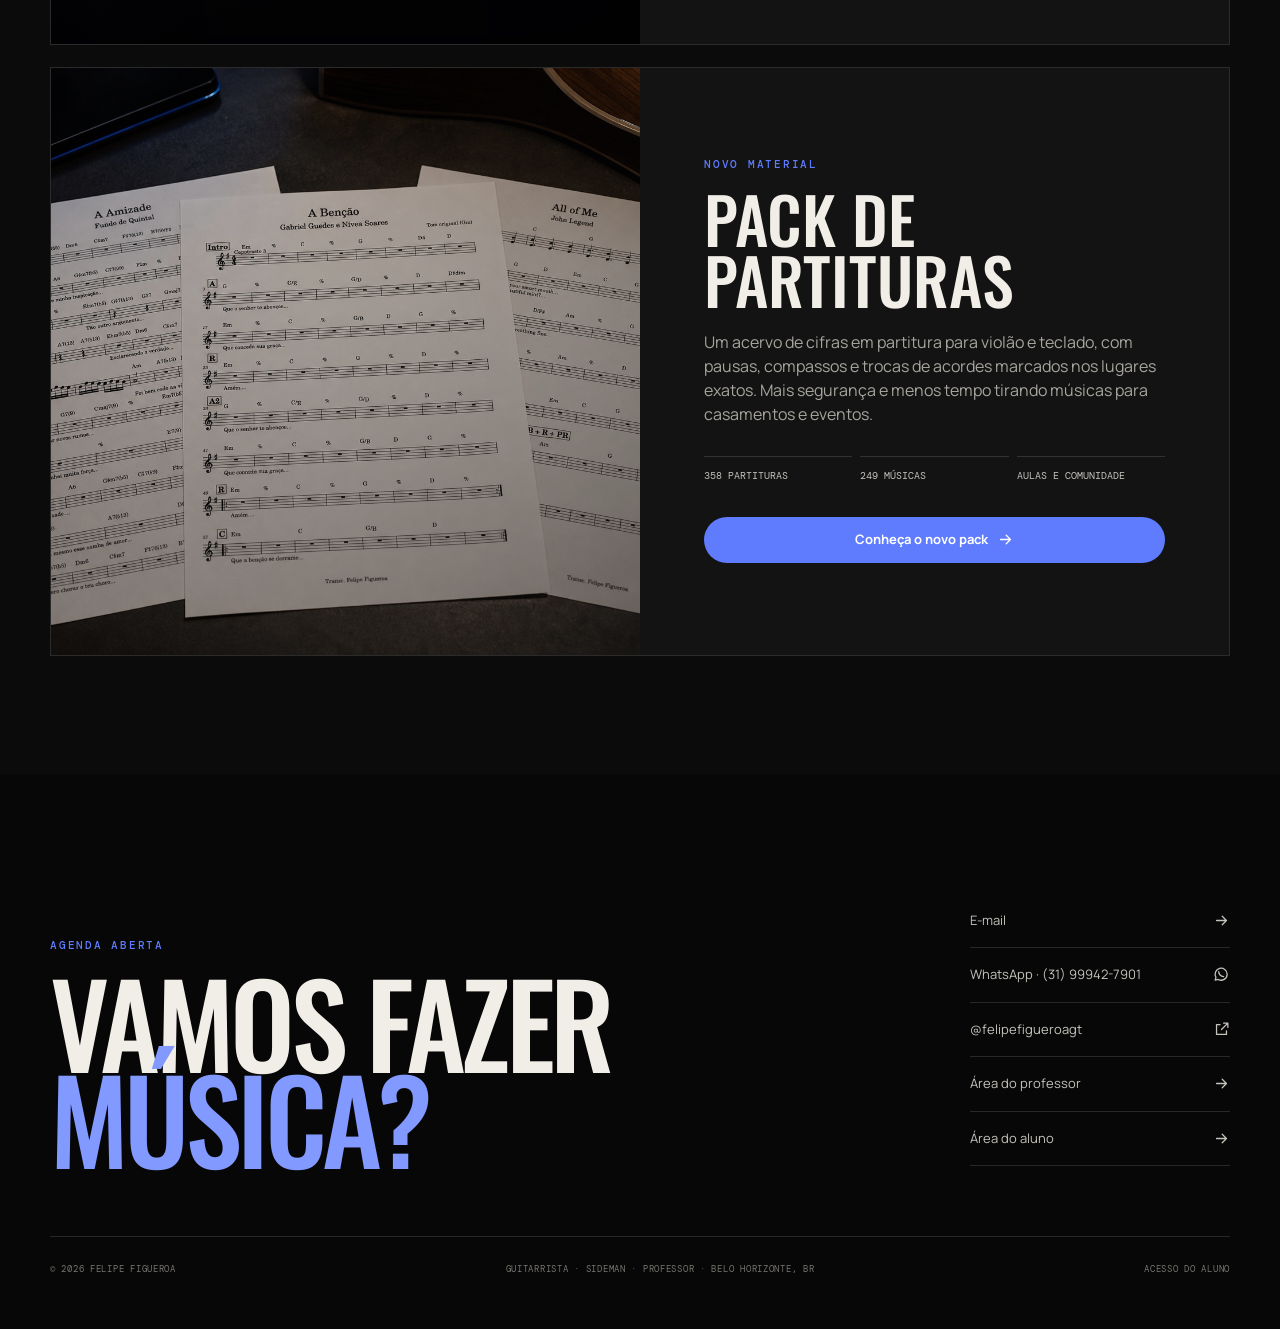
==== commit 445c85ce: "." ====
--- a/index.html
+++ b/index.html
@@ -17,12 +17,12 @@
       href="https://fonts.googleapis.com/css2?family=DM+Mono:wght@300;400;500&family=Manrope:wght@400;500;600;700&family=Oswald:wght@400;500;600;700&display=swap"
       rel="stylesheet"
     />
-    <link rel="stylesheet" href="styles.css?v=8" />
+    <link rel="stylesheet" href="styles.css?v=9" />
   </head>
   <body>
     <div id="app"></div>
     <div id="toast-region" class="toast-region" aria-live="polite"></div>
     <noscript>Este site precisa de JavaScript habilitado para exibir a agenda e a área dos alunos.</noscript>
-    <script src="app.js?v=8"></script>
+    <script src="app.js?v=9"></script>
   </body>
 </html>
--- a/styles.css
+++ b/styles.css
@@ -744,6 +744,37 @@
 .row-actions { display: flex; justify-content: flex-end; gap: 4px; }
 .empty { padding: 50px 20px; text-align: center; color: #77756f; font-size: 12px; }
 
+/* Event schedule */
+.event-schedule-summary { display: grid; grid-template-columns: repeat(4, minmax(0, 1fr)); gap: 10px; margin-bottom: 18px; }
+.event-schedule-summary > div { min-width: 0; padding: 20px; background: #141414; border: 1px solid var(--line); border-radius: 13px; }
+.event-schedule-summary span, .event-schedule-summary small { display: block; }
+.event-schedule-summary span { color: #77756f; font: 500 8px/1 var(--font-mono); letter-spacing: .08em; text-transform: uppercase; }
+.event-schedule-summary strong { display: block; margin: 10px 0 7px; overflow: hidden; color: #eceae3; font: 500 34px/1 var(--font-display); text-overflow: ellipsis; text-transform: uppercase; white-space: nowrap; }
+.event-schedule-summary small { overflow: hidden; color: #77756f; font-size: 9px; text-overflow: ellipsis; white-space: nowrap; }
+.event-schedule-summary > div:first-child strong, .event-next-summary strong { color: #8299ff; }
+.event-schedule-grid { display: grid; grid-template-columns: minmax(0, 1.05fr) minmax(0, .95fr); gap: 16px; align-items: start; }
+.event-schedule-panel { overflow: hidden; }
+.event-schedule-panel .panel-head h3 { margin-top: 7px; }
+.event-schedule-list { display: grid; }
+.event-history-list { max-height: 720px; overflow-y: auto; }
+.event-schedule-row { display: grid; grid-template-columns: 82px minmax(0, 1fr) auto; align-items: center; gap: 16px; min-height: 104px; padding: 15px 18px; border-bottom: 1px solid var(--line); }
+.event-schedule-row:last-child { border-bottom: 0; }
+.event-schedule-row:hover { background: rgba(255,255,255,.018); }
+.event-schedule-row.is-past { opacity: .7; }
+.event-schedule-row.is-past:hover { opacity: 1; }
+.event-schedule-row time { align-self: stretch; display: flex; flex-direction: column; justify-content: center; padding-right: 14px; border-right: 1px solid var(--line); }
+.event-schedule-row time strong, .event-schedule-row time span, .event-schedule-row time small { display: block; }
+.event-schedule-row time strong { color: #8299ff; font: 500 34px/.9 var(--font-display); }
+.event-schedule-row time span { margin-top: 6px; color: #aaa8a1; font: 500 8px/1.2 var(--font-mono); text-transform: uppercase; }
+.event-schedule-row time small { margin-top: 5px; color: #62605b; font: 400 8px/1 var(--font-mono); }
+.event-schedule-info { min-width: 0; }
+.event-schedule-info > strong { display: block; overflow: hidden; color: #eceae3; font-size: 13px; text-overflow: ellipsis; white-space: nowrap; }
+.event-schedule-info > span { display: block; margin-top: 5px; overflow: hidden; color: #898780; font-size: 9px; text-overflow: ellipsis; white-space: nowrap; }
+.event-schedule-info > small { display: flex; align-items: flex-start; gap: 6px; margin-top: 8px; color: #62605b; font-size: 9px; line-height: 1.4; }
+.event-schedule-info > small .icon { flex: 0 0 auto; width: 12px; margin-top: 1px; }
+.event-schedule-actions { display: flex; align-items: center; justify-content: flex-end; gap: 7px; }
+.event-schedule-actions .icon-btn { flex: 0 0 auto; width: 34px; height: 34px; }
+
 /* Event cash flow */
 .cash-source-link { display: inline-flex; align-items: center; gap: 7px; }
 .cash-source-link:hover { color: #9aafff; }
@@ -1044,6 +1075,8 @@
   .public-agenda-summary { grid-template-columns: auto auto 1fr; gap: 24px; }
   .public-agenda-filter-wrap { grid-template-columns: 1fr; gap: 16px; }
   .metrics { grid-template-columns: repeat(2, 1fr); }
+  .event-schedule-summary { grid-template-columns: repeat(2, minmax(0, 1fr)); }
+  .event-schedule-grid { grid-template-columns: 1fr; }
   .cash-filters { grid-template-columns: repeat(3, 1fr); }
   .cash-search { grid-column: span 2; }
   .dashboard-grid { grid-template-columns: 1fr; }
@@ -1124,6 +1157,12 @@
   .app-content { padding: 23px 15px 45px; }
   .greeting { align-items: flex-start; flex-direction: column; gap: 13px; }
   .metrics { grid-template-columns: 1fr 1fr; gap: 8px; }
+  .event-schedule-summary { gap: 8px; }
+  .event-schedule-summary > div { padding: 16px; }
+  .event-schedule-summary strong { font-size: 28px; }
+  .event-schedule-row { grid-template-columns: 66px minmax(0, 1fr); gap: 12px; padding: 14px; }
+  .event-schedule-actions { grid-column: 2; justify-content: flex-start; }
+  .event-schedule-info > strong, .event-schedule-info > span { white-space: normal; }
   .cash-filters { grid-template-columns: 1fr 1fr; padding: 12px; }
   .cash-search { grid-column: 1 / -1; }
   .cash-period-heading { align-items: flex-start; flex-direction: column; gap: 5px; }
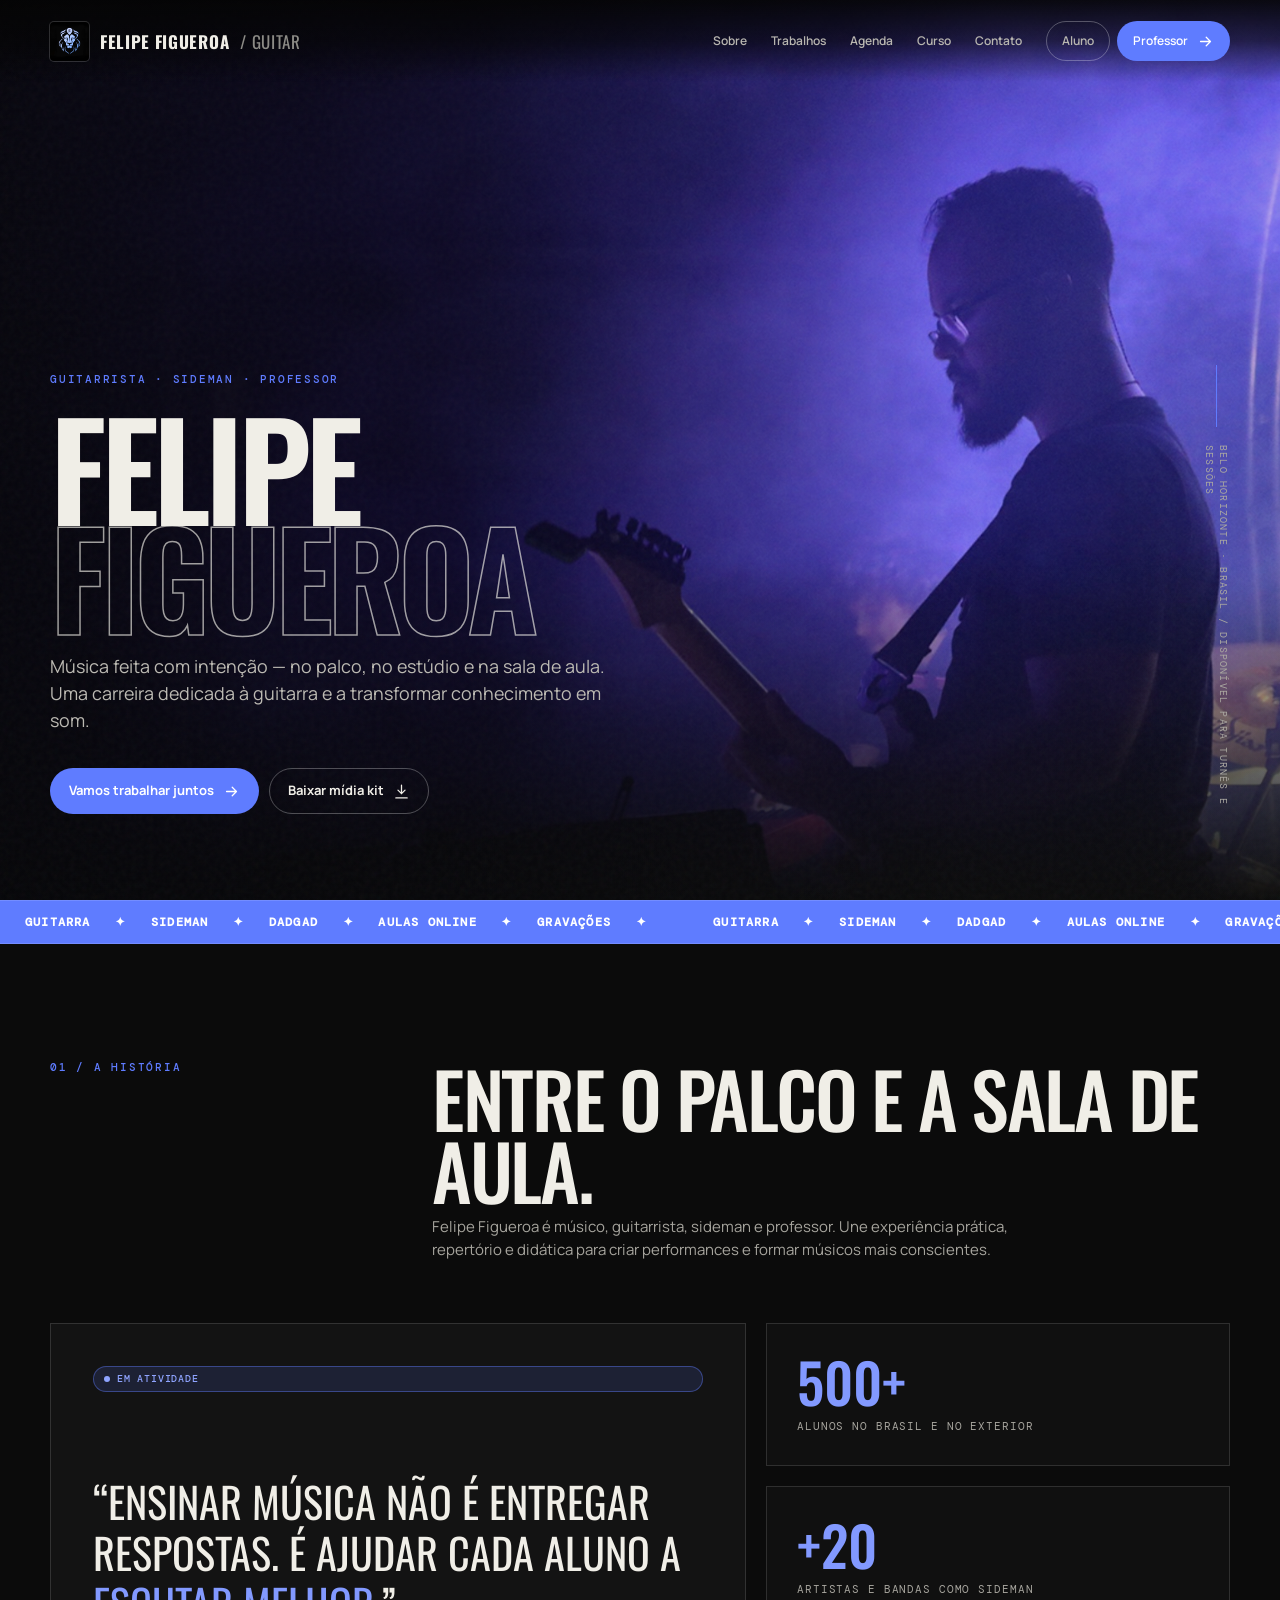
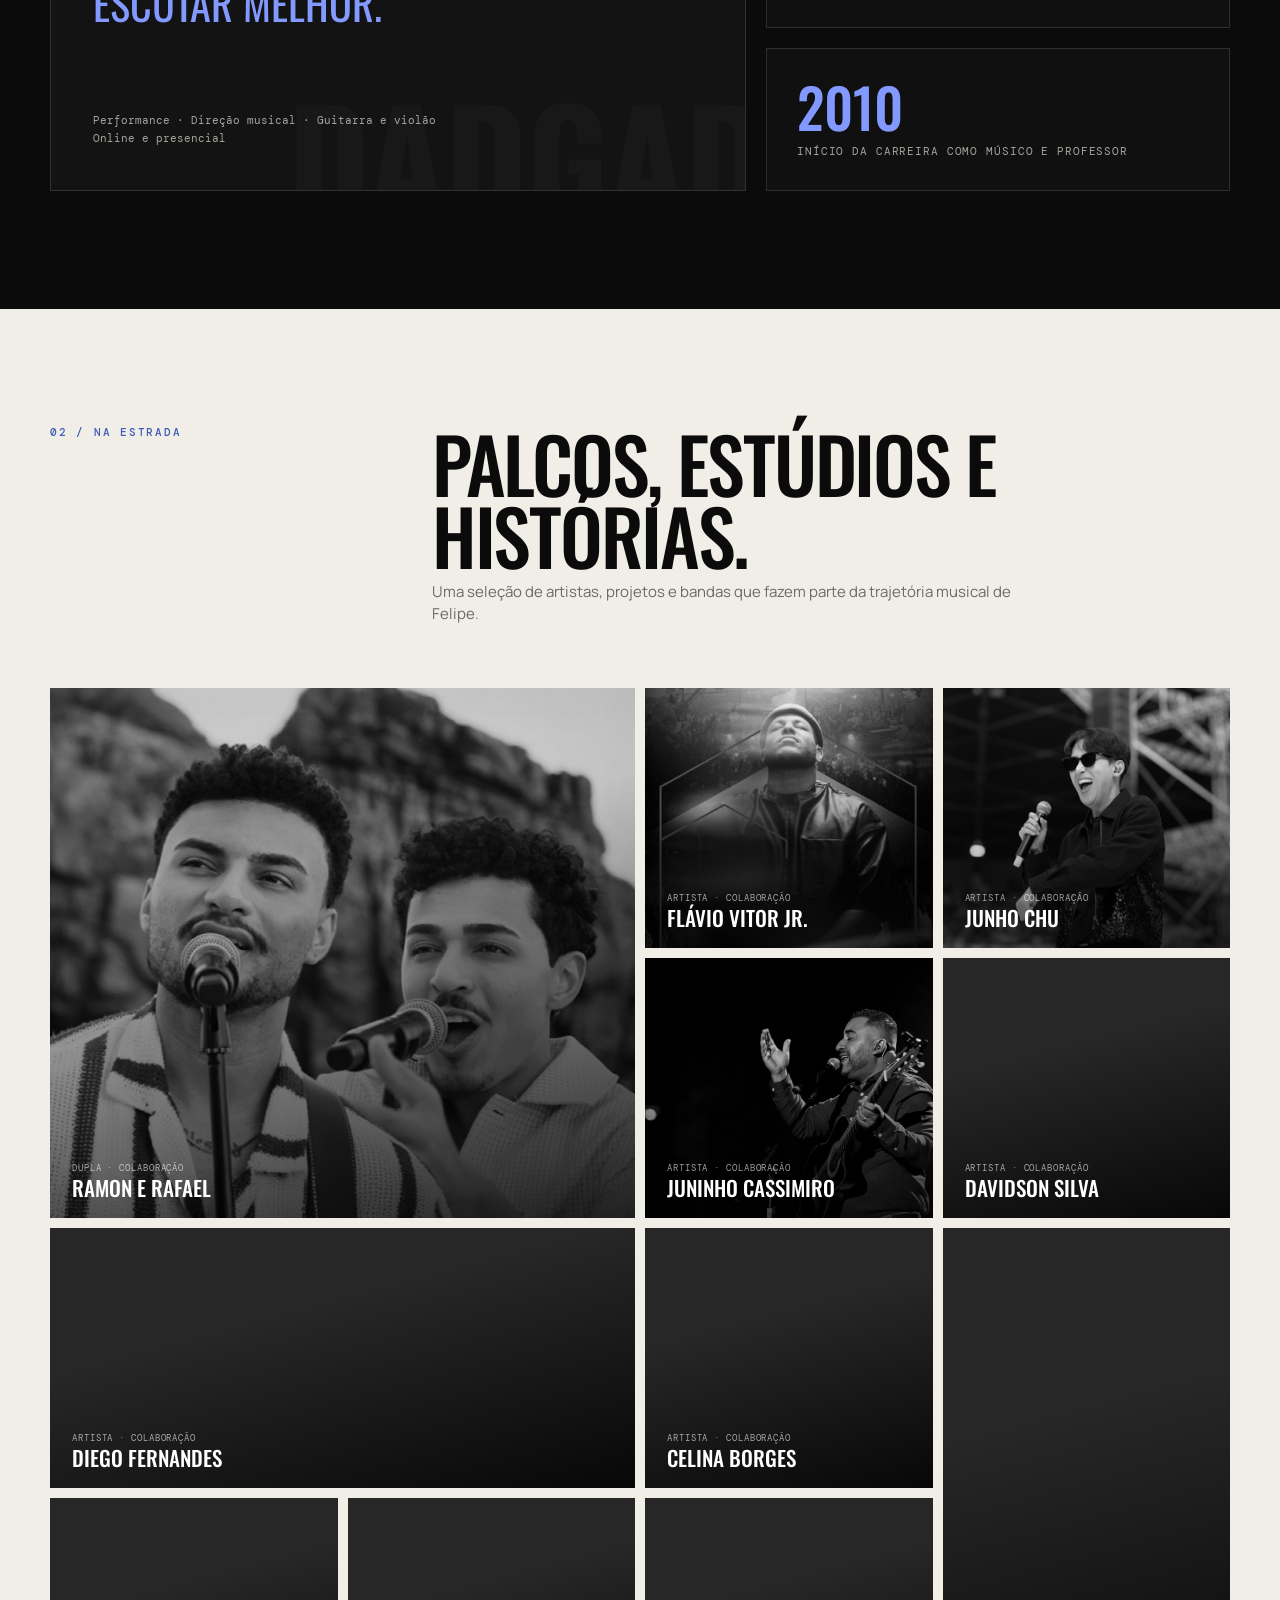
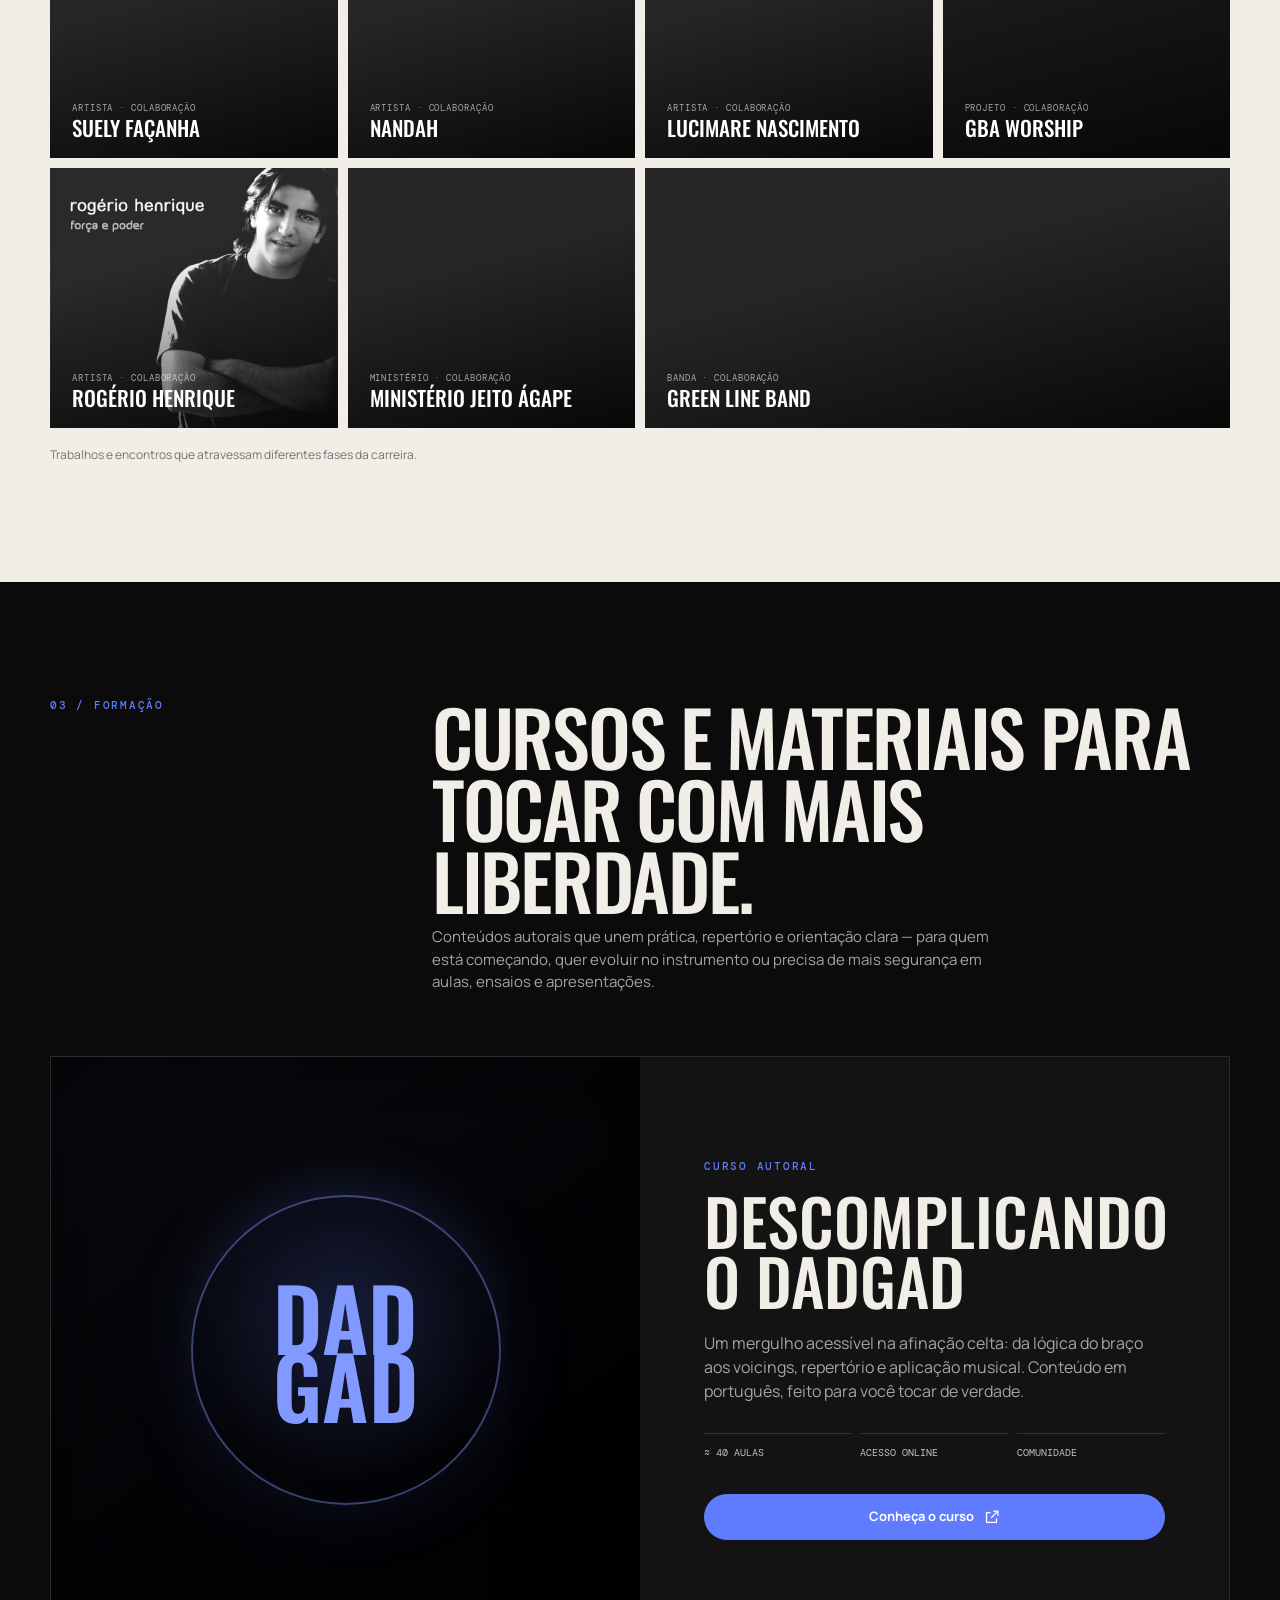
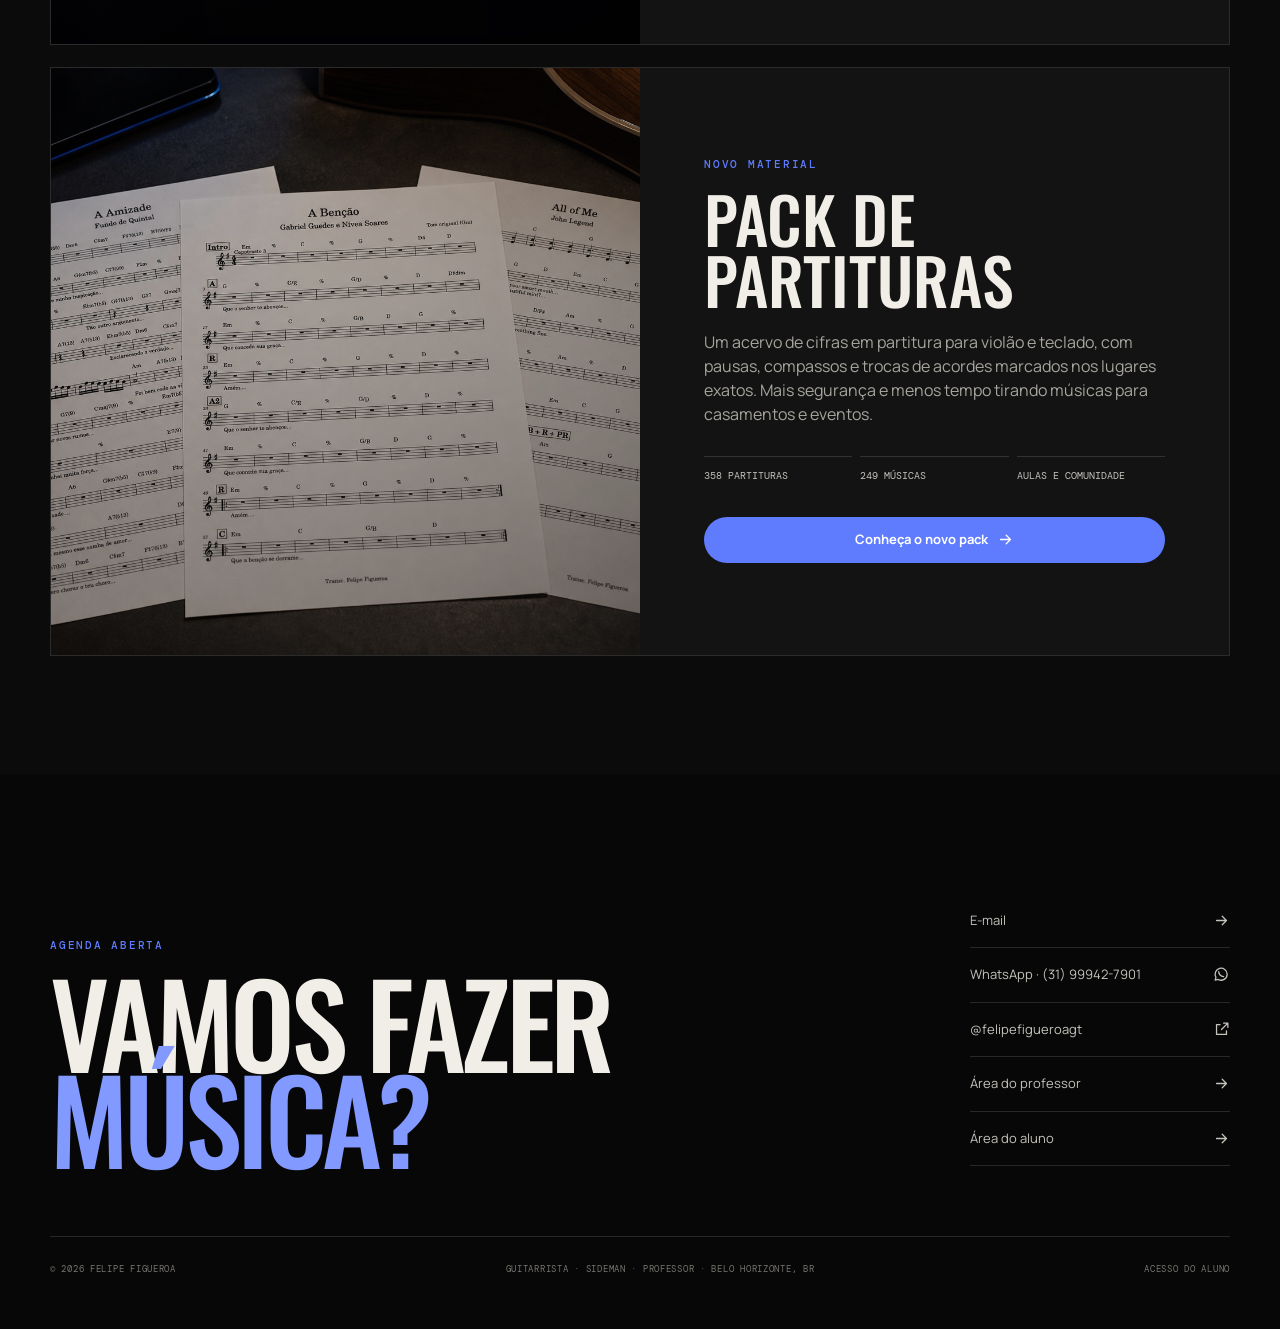
==== commit 430f8cef: "." ====
--- a/index.html
+++ b/index.html
@@ -17,12 +17,12 @@
       href="https://fonts.googleapis.com/css2?family=DM+Mono:wght@300;400;500&family=Manrope:wght@400;500;600;700&family=Oswald:wght@400;500;600;700&display=swap"
       rel="stylesheet"
     />
-    <link rel="stylesheet" href="styles.css?v=9" />
+    <link rel="stylesheet" href="styles.css?v=11" />
   </head>
   <body>
     <div id="app"></div>
     <div id="toast-region" class="toast-region" aria-live="polite"></div>
     <noscript>Este site precisa de JavaScript habilitado para exibir a agenda e a área dos alunos.</noscript>
-    <script src="app.js?v=9"></script>
+    <script src="app.js?v=11"></script>
   </body>
 </html>
--- a/styles.css
+++ b/styles.css
@@ -775,6 +775,105 @@
 .event-schedule-actions { display: flex; align-items: center; justify-content: flex-end; gap: 7px; }
 .event-schedule-actions .icon-btn { flex: 0 0 auto; width: 34px; height: 34px; }
 
+/* Repertoire checker */
+.repertoire-workspace { display: grid; grid-template-columns: minmax(0, 1.5fr) minmax(280px, .5fr); gap: 16px; align-items: start; }
+.repertoire-input-panel, .repertoire-help-panel { overflow: hidden; }
+.repertoire-input-panel .panel-head h3, .repertoire-help-panel .panel-head h3 { margin-top: 8px; }
+.repertoire-input-body { padding: 22px; }
+.repertoire-upload { position: relative; min-height: 190px; display: flex; align-items: center; justify-content: center; flex-direction: column; padding: 26px; overflow: hidden; border: 1px dashed rgba(130,153,255,.5); border-radius: 13px; background: rgba(95,124,255,.055); cursor: pointer; text-align: center; transition: border-color .2s, background .2s, transform .2s; }
+.repertoire-upload:hover { border-color: #8299ff; background: rgba(95,124,255,.1); transform: translateY(-2px); }
+.repertoire-upload input { position: absolute; width: 1px; height: 1px; opacity: 0; pointer-events: none; }
+.repertoire-upload-icon { width: 44px; height: 44px; display: grid; place-items: center; margin-bottom: 14px; color: #aebcff; background: rgba(95,124,255,.16); border-radius: 50%; }
+.repertoire-upload-icon .icon { width: 20px; }
+.repertoire-upload strong { color: #e8e5dd; font-size: 13px; }
+.repertoire-upload small { margin-top: 6px; color: #77756f; font-size: 9px; }
+.repertoire-upload b { max-width: 100%; margin-top: 16px; padding: 7px 10px; overflow: hidden; color: #9baeff; background: #111527; border-radius: 999px; font: 500 8px/1 var(--font-mono); text-overflow: ellipsis; white-space: nowrap; }
+.repertoire-divider { display: flex; align-items: center; gap: 12px; margin: 20px 0; color: #5f5d58; font: 500 8px/1 var(--font-mono); letter-spacing: .08em; text-transform: uppercase; }
+.repertoire-divider::before, .repertoire-divider::after { content: ""; height: 1px; flex: 1; background: var(--line); }
+.repertoire-text-label > span { display: block; margin-bottom: 8px; color: #85837c; font: 500 9px/1 var(--font-mono); letter-spacing: .08em; text-transform: uppercase; }
+.repertoire-text-label textarea { min-height: 210px; padding: 15px; font-size: 16px; line-height: 1.65; }
+.repertoire-analyze-button { width: 100%; min-height: 52px; margin-top: 14px; }
+.repertoire-analyze-button:disabled { opacity: .55; cursor: progress; transform: none; }
+.repertoire-progress { --progress: 8%; position: relative; display: flex; align-items: center; gap: 12px; margin-top: 14px; padding: 14px; overflow: hidden; background: #101010; border: 1px solid var(--line); border-radius: 10px; }
+.repertoire-progress[hidden] { display: none; }
+.repertoire-progress::after { content: ""; position: absolute; inset: auto 0 0; width: var(--progress); height: 2px; background: #8299ff; transition: width .25s; }
+.repertoire-progress > span { width: 9px; height: 9px; flex: 0 0 auto; border: 2px solid rgba(130,153,255,.3); border-top-color: #8299ff; border-radius: 50%; animation: repertoire-spin .8s linear infinite; }
+.repertoire-progress strong, .repertoire-progress small { display: block; }
+.repertoire-progress strong { color: #d9d6ce; font-size: 10px; }
+.repertoire-progress small { margin-top: 3px; color: #6f6d67; font-size: 8px; }
+.repertoire-privacy { display: flex; align-items: center; justify-content: center; gap: 7px; margin: 13px 0 0; color: #66645e; font-size: 8px; text-align: center; }
+.repertoire-privacy .icon { width: 12px; color: #62dc99; }
+.repertoire-help-panel ol { display: grid; gap: 0; margin: 0; padding: 4px 20px 10px; list-style: none; }
+.repertoire-help-panel li { display: flex; align-items: flex-start; gap: 12px; padding: 17px 0; border-bottom: 1px solid var(--line); }
+.repertoire-help-panel li:last-child { border-bottom: 0; }
+.repertoire-help-panel li > span { width: 27px; height: 27px; flex: 0 0 auto; display: grid; place-items: center; color: #9aafff; background: rgba(95,124,255,.12); border-radius: 50%; font: 500 9px/1 var(--font-mono); }
+.repertoire-help-panel li strong, .repertoire-help-panel li small { display: block; }
+.repertoire-help-panel li strong { color: #d9d6ce; font-size: 10px; }
+.repertoire-help-panel li small { margin-top: 4px; color: #6f6d67; font-size: 8px; line-height: 1.55; }
+.repertoire-help-note { margin: 0 20px 20px; padding: 16px; color: #aaa8a1; background: rgba(255,194,113,.06); border: 1px solid rgba(255,194,113,.2); border-radius: 10px; }
+.repertoire-help-note strong { color: #ffc271; font-size: 10px; }
+.repertoire-help-note p { margin: 6px 0 0; font-size: 8px; line-height: 1.6; }
+.repertoire-results { margin-top: 18px; scroll-margin-top: 20px; }
+.repertoire-results-empty { min-height: 190px; display: flex; align-items: center; justify-content: center; flex-direction: column; padding: 30px; color: #55534f; background: #111; border: 1px dashed var(--line); border-radius: 13px; text-align: center; }
+.repertoire-results-empty .icon { width: 25px; margin-bottom: 12px; }
+.repertoire-results-empty strong { color: #8c8a84; font-size: 12px; }
+.repertoire-results-empty span { margin-top: 5px; font-size: 9px; }
+.repertoire-results-head { display: flex; align-items: end; justify-content: space-between; gap: 20px; margin-bottom: 16px; }
+.repertoire-results-head h2 { margin: 9px 0 5px; font: 500 clamp(30px,4vw,44px)/1 var(--font-display); text-transform: uppercase; }
+.repertoire-results-head p { margin: 0; color: #77756f; font-size: 10px; }
+.repertoire-result-summary { display: grid; grid-template-columns: repeat(3, 1fr); gap: 9px; margin-bottom: 16px; }
+.repertoire-result-summary > div { padding: 16px 18px; background: #141414; border: 1px solid var(--line); border-radius: 11px; }
+.repertoire-result-summary strong, .repertoire-result-summary span { display: block; }
+.repertoire-result-summary strong { font: 500 34px/1 var(--font-display); }
+.repertoire-result-summary span { margin-top: 5px; color: #77756f; font: 500 8px/1 var(--font-mono); letter-spacing: .06em; text-transform: uppercase; }
+.repertoire-result-summary .is-found strong { color: #62dc99; }
+.repertoire-result-summary .is-review strong { color: #ffc271; }
+.repertoire-result-summary .is-missing strong { color: #ff8a88; }
+.repertoire-result-grid { display: grid; grid-template-columns: repeat(3, minmax(0, 1fr)); gap: 12px; align-items: start; }
+.repertoire-result-group { overflow: hidden; background: #121212; border: 1px solid var(--line); border-radius: 13px; }
+.repertoire-result-group > header { display: grid; grid-template-columns: auto 1fr auto; align-items: center; gap: 10px; padding: 16px; border-bottom: 1px solid var(--line); }
+.repertoire-result-group > header > span { width: 31px; height: 31px; display: grid; place-items: center; border-radius: 50%; }
+.repertoire-result-group > header .icon { width: 14px; }
+.repertoire-result-group > header strong, .repertoire-result-group > header small { display: block; }
+.repertoire-result-group > header strong { color: #e1ded6; font-size: 11px; }
+.repertoire-result-group > header small { margin-top: 3px; color: #65635e; font-size: 7px; }
+.repertoire-result-group > header b { min-width: 25px; text-align: center; font: 500 20px/1 var(--font-display); }
+.repertoire-result-group.is-found > header > span { color: #62dc99; background: rgba(79,218,138,.1); }
+.repertoire-result-group.is-found > header b { color: #62dc99; }
+.repertoire-result-group.is-review > header > span { color: #ffc271; background: rgba(255,194,113,.1); }
+.repertoire-result-group.is-review > header b { color: #ffc271; }
+.repertoire-result-group.is-missing > header > span { color: #ff8a88; background: rgba(255,90,88,.1); }
+.repertoire-result-group.is-missing > header b { color: #ff8a88; }
+.repertoire-result-group ul { max-height: 660px; margin: 0; padding: 0; overflow-y: auto; list-style: none; }
+.repertoire-result-group li { display: flex; align-items: flex-start; gap: 10px; padding: 14px 15px; border-bottom: 1px solid var(--line); }
+.repertoire-result-group li:last-child { border-bottom: 0; }
+.repertoire-result-icon { flex: 0 0 auto; margin-top: 2px; }
+.repertoire-result-icon .icon { width: 13px; }
+.repertoire-result-group.is-found .repertoire-result-icon { color: #62dc99; }
+.repertoire-result-group.is-review .repertoire-result-icon { color: #ffc271; }
+.repertoire-result-group.is-missing .repertoire-result-icon { color: #ff8a88; }
+.repertoire-result-group li div { min-width: 0; }
+.repertoire-result-group li strong, .repertoire-result-group li span, .repertoire-result-group li small { display: block; }
+.repertoire-result-group li strong { color: #d9d6ce; font-size: 10px; line-height: 1.4; }
+.repertoire-result-group li span { margin-top: 4px; color: #77756f; font-size: 8px; line-height: 1.4; }
+.repertoire-result-group li small { margin-top: 5px; color: #5e5c57; font-size: 7px; line-height: 1.45; }
+.repertoire-result-group .repertoire-group-empty { display: block; padding: 28px 15px; color: #66645e; font-size: 9px; text-align: center; }
+.repertoire-ignored { margin-top: 13px; overflow: hidden; background: #111; border: 1px solid var(--line); border-radius: 12px; }
+.repertoire-ignored summary { display: grid; grid-template-columns: auto auto 1fr; align-items: center; gap: 9px; padding: 14px 17px; color: #85837c; cursor: pointer; list-style: none; }
+.repertoire-ignored summary::-webkit-details-marker { display: none; }
+.repertoire-ignored summary > span { display: grid; place-items: center; color: #77756f; }
+.repertoire-ignored summary .icon { width: 13px; }
+.repertoire-ignored summary strong { color: #aaa8a1; font-size: 9px; }
+.repertoire-ignored summary small { font-size: 8px; }
+.repertoire-ignored[open] summary { border-bottom: 1px solid var(--line); }
+.repertoire-ignored ul { display: grid; grid-template-columns: repeat(2, minmax(0, 1fr)); margin: 0; padding: 0; list-style: none; }
+.repertoire-ignored li { display: flex; justify-content: space-between; gap: 12px; padding: 11px 17px; border-bottom: 1px solid var(--line); }
+.repertoire-ignored li:last-child, .repertoire-ignored li:nth-last-child(2):nth-child(odd) { border-bottom: 0; }
+.repertoire-ignored li:nth-child(odd) { border-right: 1px solid var(--line); }
+.repertoire-ignored li span { min-width: 0; overflow: hidden; color: #77756f; font-size: 8px; text-overflow: ellipsis; white-space: nowrap; }
+.repertoire-ignored li small { flex: 0 0 auto; color: #54524e; font: 500 7px/1.4 var(--font-mono); text-transform: uppercase; }
+@keyframes repertoire-spin { to { transform: rotate(360deg); } }
+
 /* Event cash flow */
 .cash-source-link { display: inline-flex; align-items: center; gap: 7px; }
 .cash-source-link:hover { color: #9aafff; }
@@ -1077,6 +1176,13 @@
   .metrics { grid-template-columns: repeat(2, 1fr); }
   .event-schedule-summary { grid-template-columns: repeat(2, minmax(0, 1fr)); }
   .event-schedule-grid { grid-template-columns: 1fr; }
+  .repertoire-workspace { grid-template-columns: 1fr; }
+  .repertoire-result-grid { grid-template-columns: 1fr; }
+  .repertoire-result-group ul { max-height: 430px; }
+  .repertoire-ignored ul { grid-template-columns: 1fr; }
+  .repertoire-ignored li:nth-last-child(2):nth-child(odd) { border-bottom: 1px solid var(--line); }
+  .repertoire-ignored li:last-child { border-bottom: 0; }
+  .repertoire-ignored li:nth-child(odd) { border-right: 0; }
   .cash-filters { grid-template-columns: repeat(3, 1fr); }
   .cash-search { grid-column: span 2; }
   .dashboard-grid { grid-template-columns: 1fr; }
@@ -1163,6 +1269,15 @@
   .event-schedule-row { grid-template-columns: 66px minmax(0, 1fr); gap: 12px; padding: 14px; }
   .event-schedule-actions { grid-column: 2; justify-content: flex-start; }
   .event-schedule-info > strong, .event-schedule-info > span { white-space: normal; }
+  .repertoire-input-body { padding: 15px; }
+  .repertoire-upload { min-height: 170px; padding: 22px 15px; }
+  .repertoire-results-head { align-items: stretch; flex-direction: column; }
+  .repertoire-results-head .btn { width: 100%; }
+  .repertoire-result-summary { gap: 7px; }
+  .repertoire-result-summary > div { padding: 13px; }
+  .repertoire-result-summary strong { font-size: 28px; }
+  .repertoire-ignored summary { grid-template-columns: auto 1fr; }
+  .repertoire-ignored summary small { grid-column: 2; }
   .cash-filters { grid-template-columns: 1fr 1fr; padding: 12px; }
   .cash-search { grid-column: 1 / -1; }
   .cash-period-heading { align-items: flex-start; flex-direction: column; gap: 5px; }
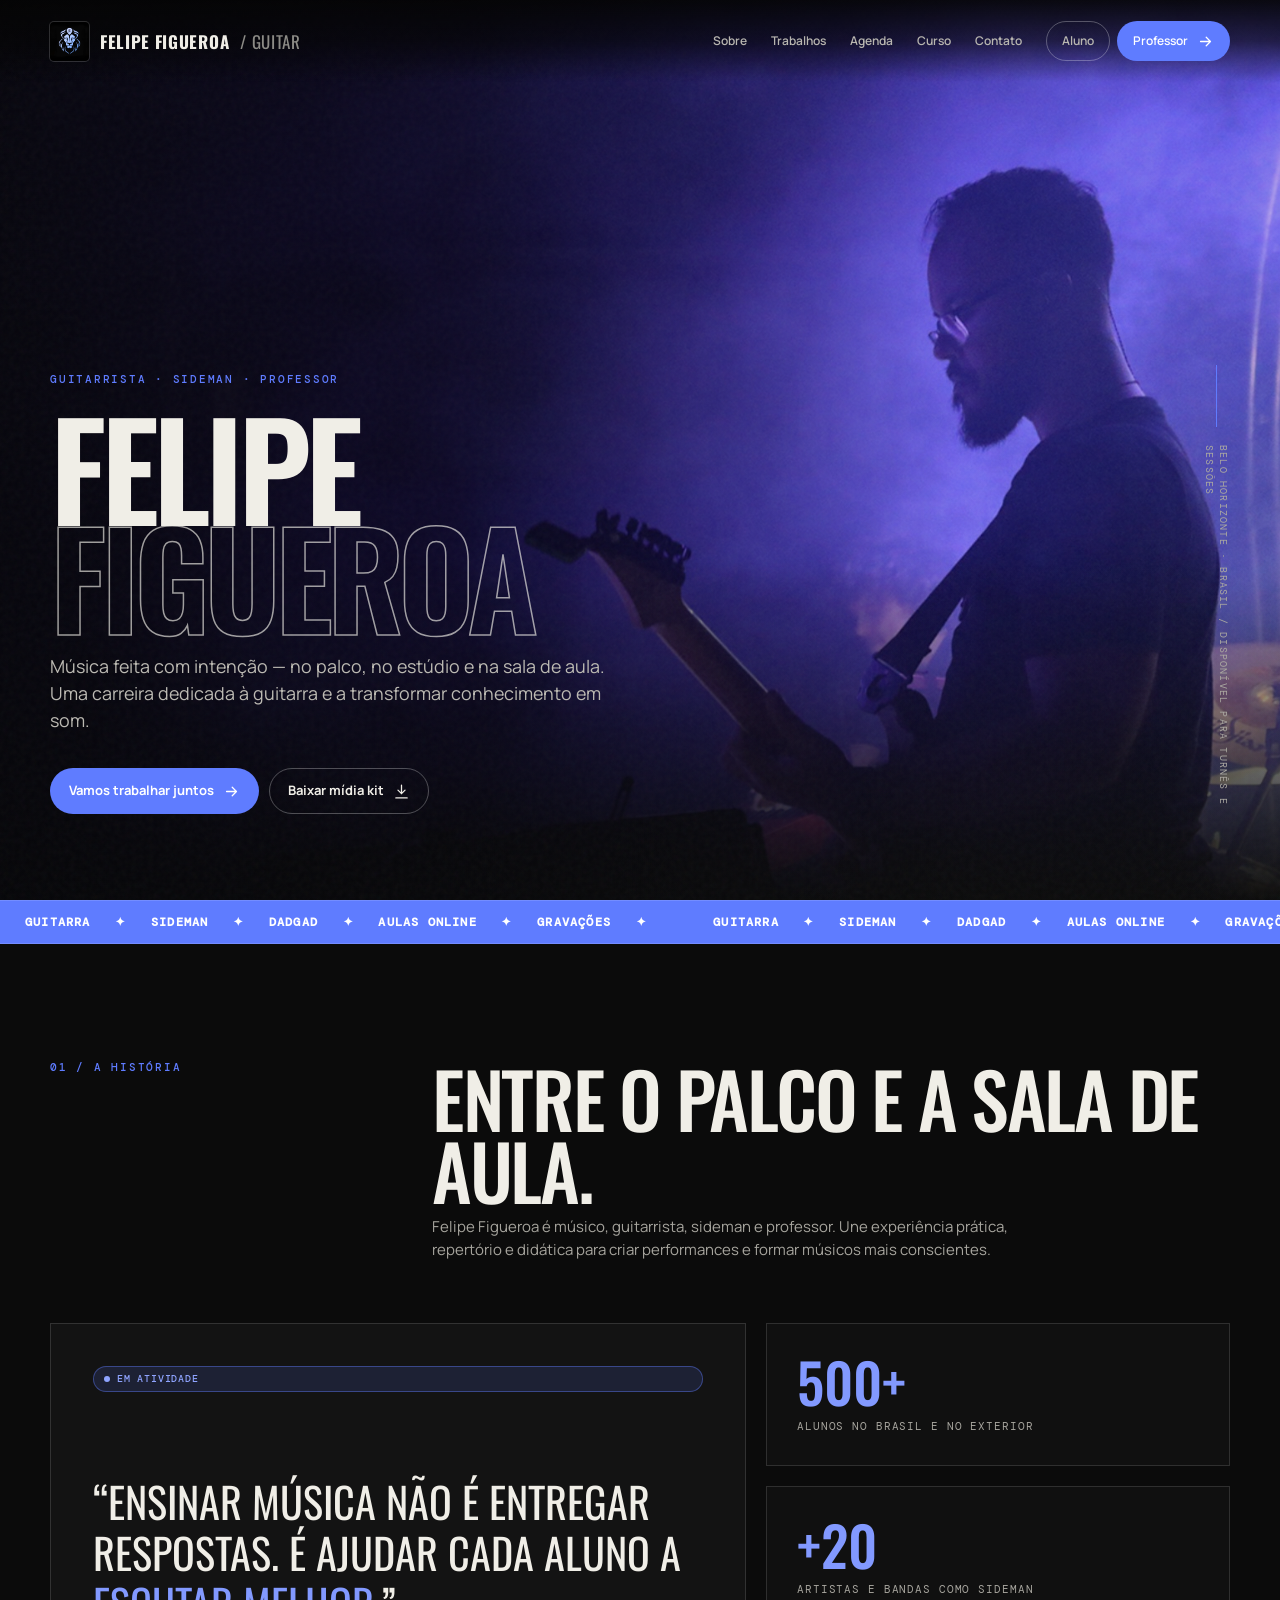
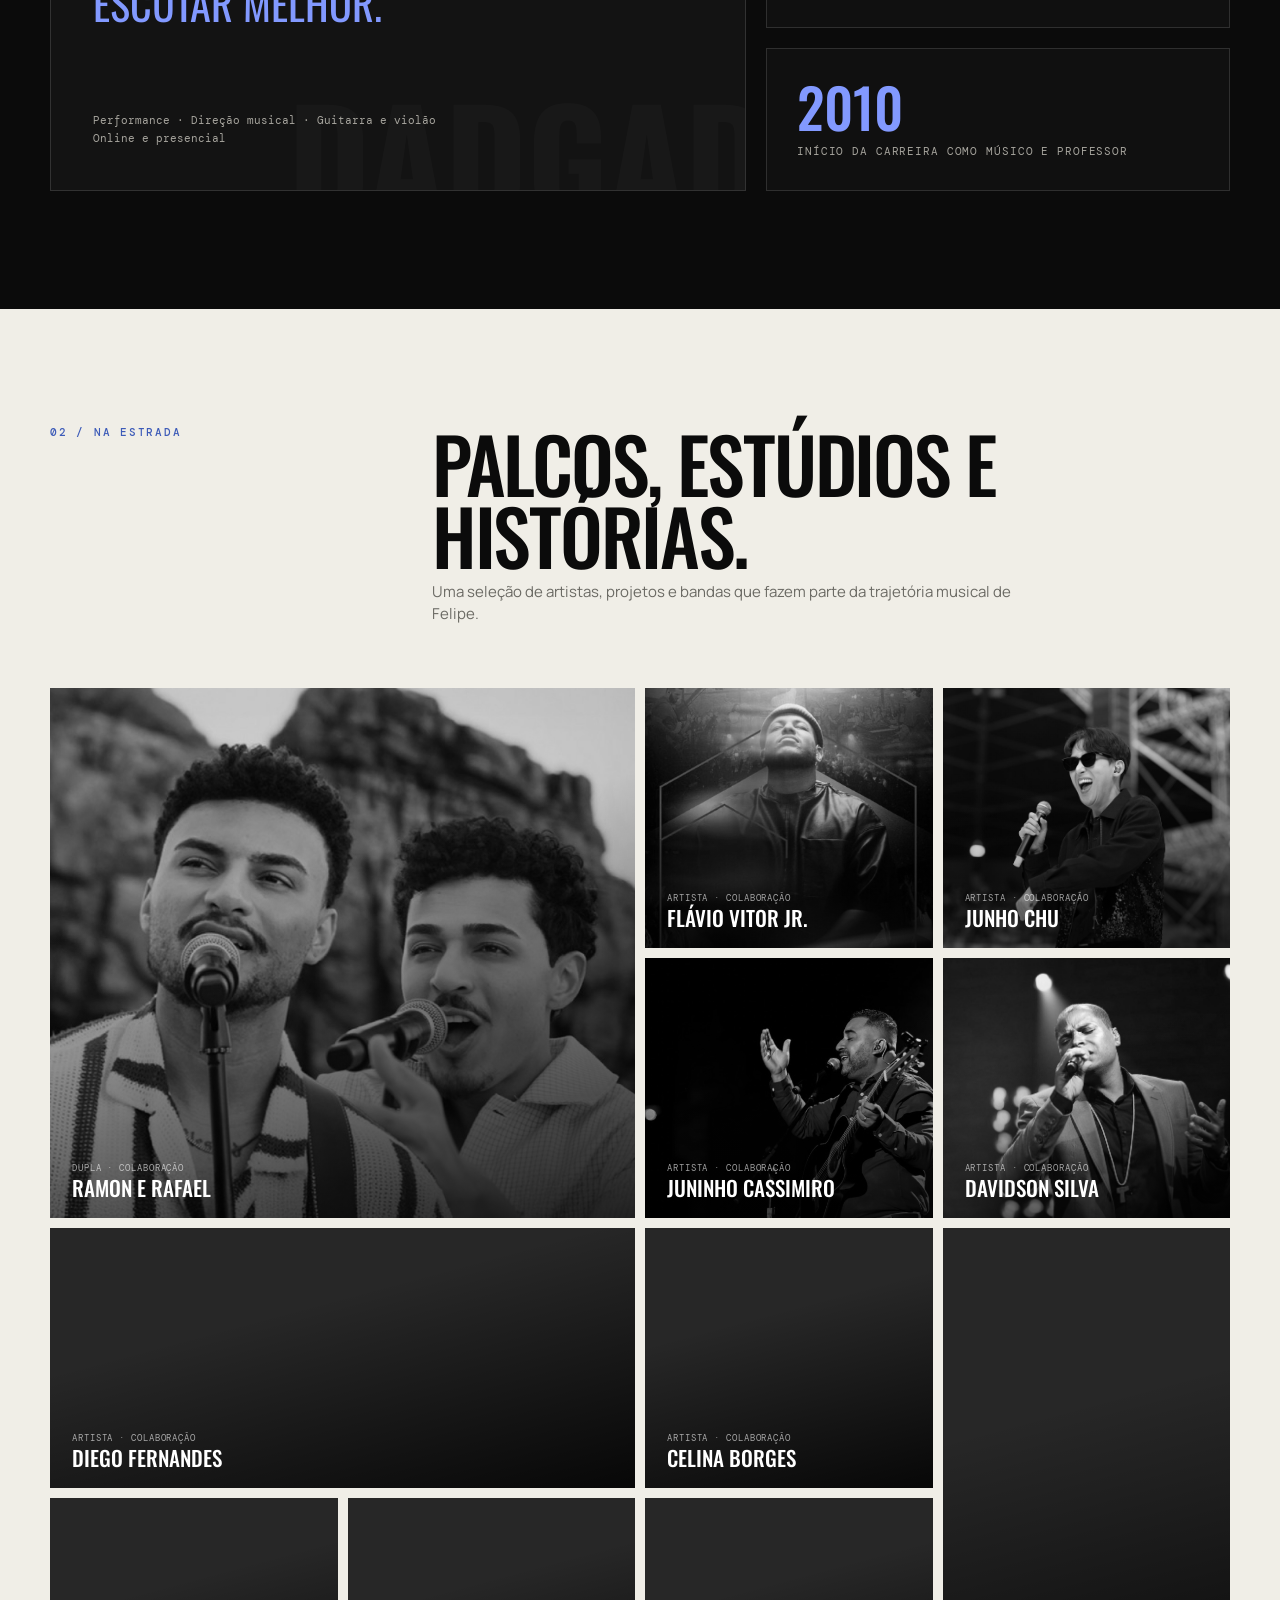
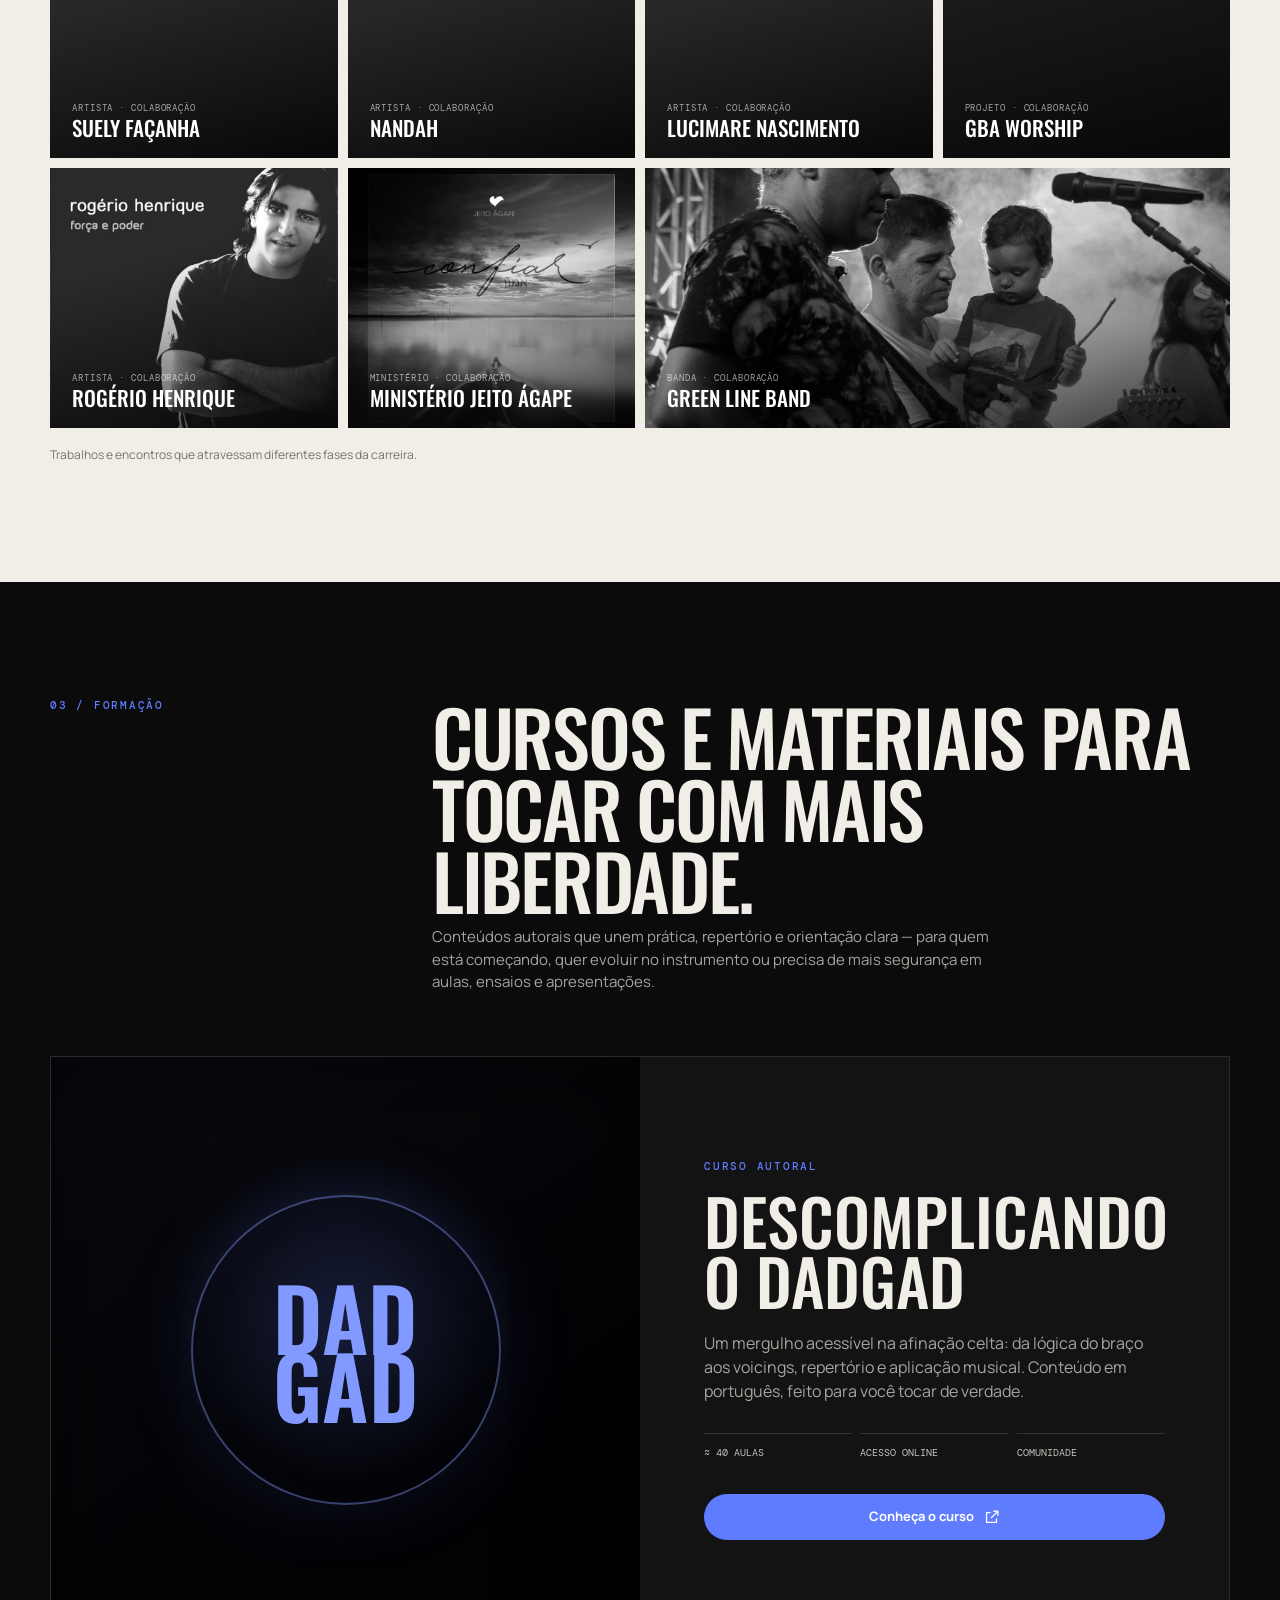
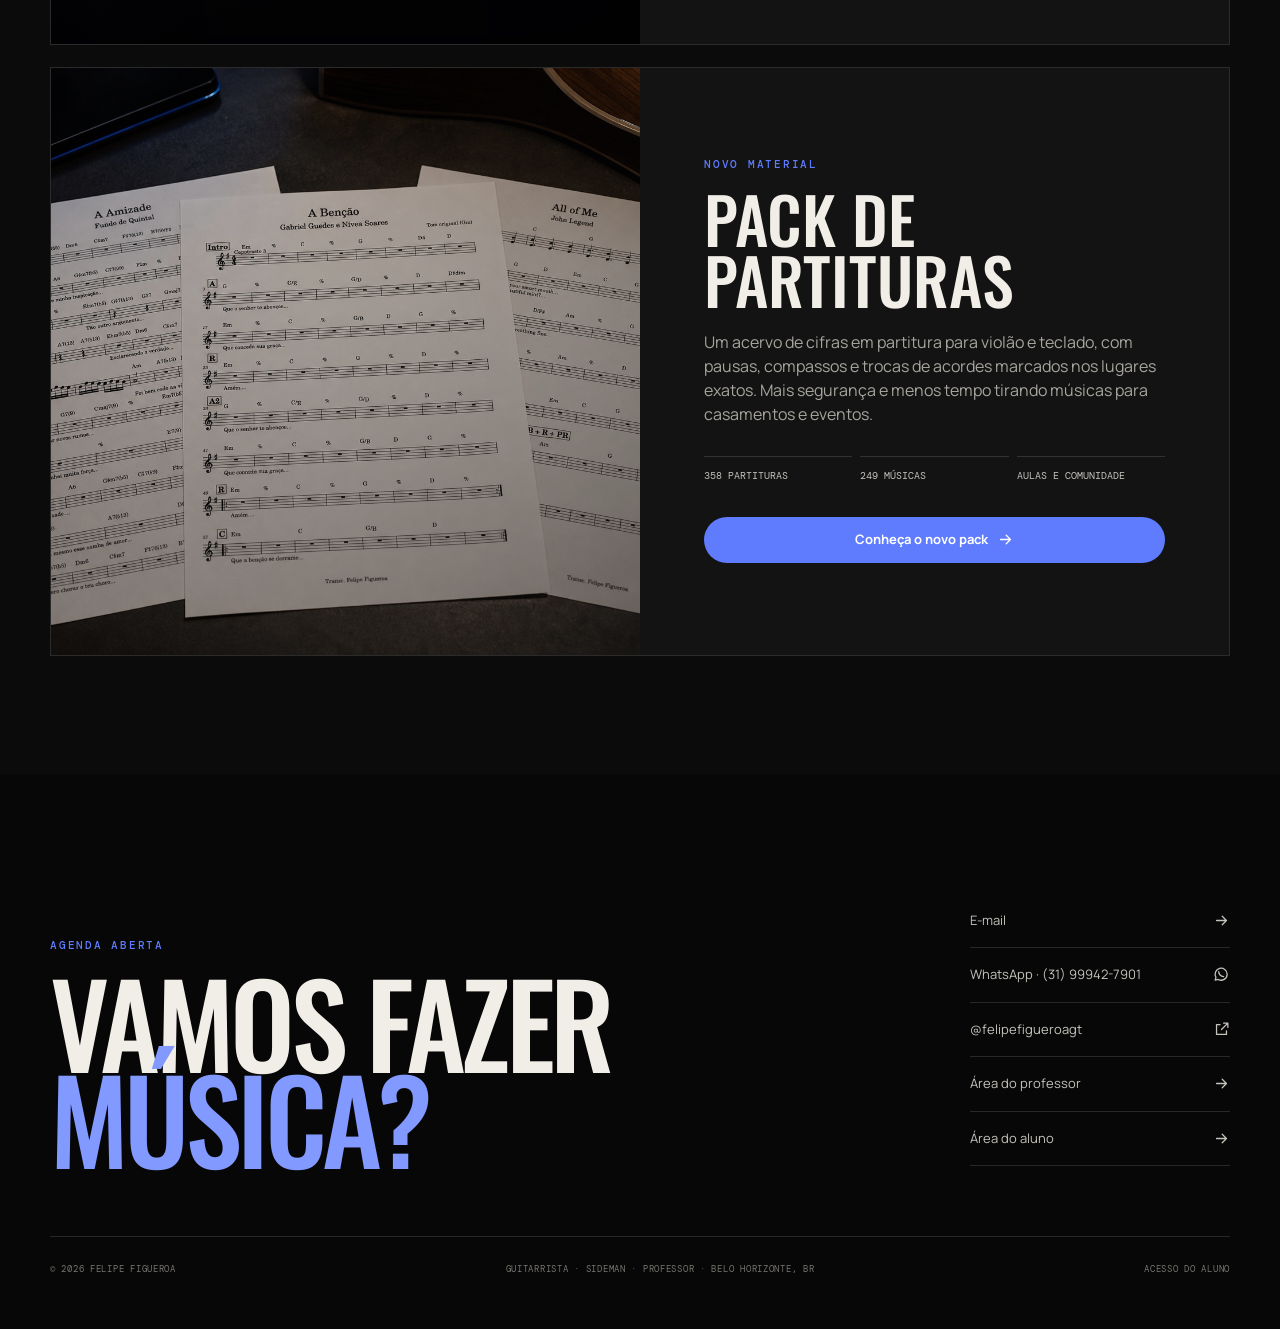
==== commit e31bf153: "Corrige conflito de merge que impedia o site de carregar" ====
--- a/index.html
+++ b/index.html
@@ -23,6 +23,6 @@
     <div id="app"></div>
     <div id="toast-region" class="toast-region" aria-live="polite"></div>
     <noscript>Este site precisa de JavaScript habilitado para exibir a agenda e a área dos alunos.</noscript>
-    <script src="app.js?v=11"></script>
+    <script src="app.js?v=14"></script>
   </body>
 </html>
--- a/styles.css
+++ b/styles.css
@@ -471,6 +471,40 @@
 .dfv-final h2 { line-height: 1.04; }
 .dfv-public-card .course-copy h2 { line-height: 1.04; }
 .dfv-final .dfv-cta-note { display: block; margin-top: 14px; }
+
+/* DFV 2026 - primeira dobra da página de captura */
+.dfv-capture-page { background: #090909; }
+.dfv-capture-nav .site-nav-inner > .btn { min-height: 40px; }
+.dfv-capture-hero { position: relative; min-height: 100vh; padding: 130px 0 72px; display: grid; align-items: center; overflow: hidden; background: radial-gradient(circle at 82% 20%, rgba(95,124,255,.2), transparent 30%), #090909; }
+.dfv-capture-hero::before { content: ""; position: absolute; inset: 0; opacity: .08; background-image: linear-gradient(rgba(255,255,255,.1) 1px, transparent 1px), linear-gradient(90deg, rgba(255,255,255,.1) 1px, transparent 1px); background-size: 68px 68px; mask-image: linear-gradient(to bottom, black, transparent 90%); }
+.dfv-capture-hero-grid { position: relative; display: grid; grid-template-columns: 1.08fr minmax(370px,.72fr); align-items: center; gap: clamp(45px,7vw,100px); }
+.dfv-capture-copy h1 { max-width: 760px; margin: 22px 0 26px; font: 600 clamp(59px,6.8vw,100px)/.91 var(--font-display); letter-spacing: -.045em; text-transform: uppercase; }
+.dfv-capture-copy h1 span { display: block; color: #8299ff; }
+.dfv-capture-copy > p { max-width: 690px; margin: 0; color: #bbb9b2; font-size: clamp(16px,1.45vw,19px); line-height: 1.7; }
+.dfv-capture-copy > small { display: block; margin-top: 20px; color: #888680; font: 500 9px/1.5 var(--font-mono); letter-spacing: .07em; text-transform: uppercase; }
+.dfv-five-days { max-width: 530px; display: grid; grid-template-columns: auto repeat(4,1fr) auto; align-items: center; gap: 9px; margin-top: 31px; color: #c8c6bf; font: 500 9px/1 var(--font-mono); letter-spacing: .08em; text-transform: uppercase; }
+.dfv-five-days i { height: 2px; background: linear-gradient(90deg,#3d5bb8,#8299ff); }
+.dfv-five-days strong { color: #9aafff; }
+.dfv-signup-card { padding: clamp(27px,3.5vw,45px); display: grid; gap: 15px; border: 1px solid rgba(130,153,255,.4); border-radius: var(--radius); background: rgba(17,17,21,.94); box-shadow: var(--shadow); }
+.dfv-signup-card h2 { margin: 7px 0 0; font: 500 clamp(36px,3.8vw,54px)/1 var(--font-display); text-transform: uppercase; }
+.dfv-signup-card > p { margin: -4px 0 7px; color: #8e8c86; font-size: 11px; line-height: 1.6; }
+.dfv-signup-card label > span { display: block; margin-bottom: 7px; color: #aaa8a1; font: 500 8px/1 var(--font-mono); letter-spacing: .08em; text-transform: uppercase; }
+.dfv-signup-card .field { width: 100%; min-height: 50px; background: #101010; }
+.dfv-signup-card .btn { width: 100%; min-height: 52px; margin-top: 3px; }
+.dfv-signup-card > small { color: #65645f; font-size: 8px; line-height: 1.5; text-align: center; }
+
+@media (max-width: 980px) {
+  .dfv-capture-hero-grid { grid-template-columns: 1fr; }
+  .dfv-signup-card { max-width: 680px; }
+}
+
+@media (max-width: 680px) {
+  .dfv-capture-nav .brand span:last-child { display: none; }
+  .dfv-capture-nav .site-nav-inner > .btn { min-height: 38px; padding-inline: 12px; font-size: 8px; }
+  .dfv-capture-hero { min-height: 0; padding: 105px 0 55px; }
+  .dfv-capture-copy h1 { font-size: clamp(44px,13.1vw,61px); }
+  .dfv-signup-card { padding: 24px; }
+}
 
 /* Cifras em partitura */
 .charts-page { --chart-blue: #7892ff; background: #090909; }
@@ -1441,3 +1475,373 @@
   .marquee-track, .charts-marquee > div { animation: none; }
   *, *::before, *::after { transition-duration: .01ms !important; }
 }
+
+/* DFV 2026 · página de captura */
+.dfv-page { overflow: hidden; background: #090909; }
+.dfv-page h2 { letter-spacing: -.035em; }
+.dfv-page .btn-primary { min-height: 52px; padding-inline: 23px; }
+.dfv-nav { border-bottom: 1px solid rgba(255,255,255,.08); background: rgba(8,8,9,.88); backdrop-filter: blur(18px); }
+.dfv-nav .site-nav-inner { height: 76px; }
+.dfv-nav-date { display: grid; margin-left: auto; margin-right: 22px; padding-right: 22px; border-right: 1px solid var(--line); text-align: right; }
+.dfv-nav-date strong { color: #dcd9d2; font: 500 12px/1.2 var(--font-mono); letter-spacing: .08em; }
+.dfv-nav-date span { margin-top: 4px; color: #74726d; font: 400 8px/1 var(--font-mono); letter-spacing: .09em; text-transform: uppercase; }
+.dfv-nav-cta { min-height: 40px !important; padding-inline: 16px !important; }
+
+.dfv-hero { position: relative; min-height: 850px; padding: 138px 0 74px; overflow: hidden; background: radial-gradient(circle at 66% 30%, rgba(95,124,255,.15), transparent 34%), #090909; }
+.dfv-hero::before { content: ""; position: absolute; inset: 0; z-index: 0; opacity: .075; pointer-events: none; background-image: linear-gradient(rgba(255,255,255,.1) 1px, transparent 1px), linear-gradient(90deg, rgba(255,255,255,.1) 1px, transparent 1px); background-size: 72px 72px; mask-image: linear-gradient(to bottom, black, transparent 90%); }
+.dfv-hero-photo { position: absolute; z-index: 0; inset: 76px 0 0 47%; background: linear-gradient(90deg, #090909 0%, rgba(9,9,9,.52) 25%, rgba(9,9,9,.18) 70%), linear-gradient(0deg, #090909 0%, transparent 32%), url("assets/hero-guitar.png") 66% center / cover no-repeat; opacity: .64; }
+.dfv-hero-grid { position: relative; z-index: 1; display: grid; grid-template-columns: minmax(0, 1.08fr) minmax(360px, .62fr); gap: clamp(45px, 6vw, 88px); align-items: center; }
+.dfv-hero-copy { min-width: 0; }
+.dfv-hero-copy h1 { max-width: 770px; margin: 24px 0 25px; color: #f0eee7; font: 600 clamp(57px, 6.5vw, 91px)/.92 var(--font-display); letter-spacing: -.05em; text-transform: uppercase; }
+.dfv-hero-copy h1 span { display: block; color: #91a6ff; -webkit-text-stroke: 0; }
+.dfv-hero-copy > p { max-width: 690px; margin: 0; color: #c4c1ba; font-size: clamp(16px, 1.45vw, 19px); line-height: 1.68; }
+.dfv-hero-copy > .dfv-hero-complement { max-width: 660px; margin-top: 16px; color: #85837d; font-size: 13px; line-height: 1.72; }
+.dfv-progress-mini { max-width: 635px; display: grid; grid-template-columns: auto 1fr auto; align-items: center; gap: 15px; margin-top: 28px; }
+.dfv-progress-mini span { color: #999791; font-size: 10px; }
+.dfv-progress-mini b { display: block; margin-bottom: 3px; color: #d8d5ce; font: 500 9px/1 var(--font-mono); letter-spacing: .09em; text-transform: uppercase; }
+.dfv-progress-mini span:last-child b, .dfv-progress-mini span:last-child { color: #aebcff; }
+.dfv-progress-mini i { position: relative; height: 1px; background: linear-gradient(90deg, #343434, #7892ff); }
+.dfv-progress-mini i::after { content: ""; position: absolute; right: 0; top: 50%; width: 7px; height: 7px; border-radius: 50%; background: #7892ff; transform: translateY(-50%); box-shadow: 0 0 20px #7892ff; }
+.dfv-hero-cta { margin-top: 30px; }
+.dfv-hero-copy > small { display: block; max-width: 620px; margin-top: 13px; color: #6f6d67; font: 400 8px/1.5 var(--font-mono); letter-spacing: .06em; text-transform: uppercase; }
+.dfv-hero-form { scroll-margin-top: 94px; }
+.dfv-signup-form { padding: clamp(28px, 3.5vw, 42px); border: 1px solid rgba(145,166,255,.42); border-radius: 20px; background: rgba(14,14,17,.94); box-shadow: 0 30px 90px rgba(0,0,0,.44), inset 0 1px rgba(255,255,255,.04); backdrop-filter: blur(20px); }
+.dfv-form-head h2 { margin: 18px 0 9px; font: 500 clamp(31px, 3.2vw, 42px)/1.02 var(--font-display); text-transform: uppercase; }
+.dfv-form-head p { margin: 0 0 25px; color: #888680; font-size: 11px; line-height: 1.65; }
+.dfv-signup-form > label { display: block; margin-top: 13px; }
+.dfv-signup-form > label > span { display: block; margin-bottom: 7px; color: #8d8b85; font: 500 8px/1 var(--font-mono); letter-spacing: .08em; text-transform: uppercase; }
+.dfv-signup-form input { width: 100%; height: 50px; padding: 0 15px; outline: 0; border: 1px solid var(--line); border-radius: 8px; color: #f0eee7; background: #0b0b0c; font-size: 12px; transition: border-color .2s, box-shadow .2s; }
+.dfv-signup-form input:focus { border-color: #7892ff; box-shadow: 0 0 0 3px rgba(95,124,255,.12); }
+.dfv-signup-form input::placeholder { color: #55534f; }
+.dfv-form-submit { width: 100%; margin-top: 20px; }
+.dfv-signup-form > small { display: block; margin-top: 12px; color: #5f5d58; font: 400 7px/1.5 var(--font-mono); text-align: center; text-transform: uppercase; }
+.dfv-form-feedback { display: none; margin: 12px 0 0; color: #ffaaa8; font-size: 10px; text-align: center; }
+.dfv-form-feedback.is-visible { display: block; }
+.dfv-signup-form.is-loading { pointer-events: none; opacity: .7; }
+
+.dfv-event-strip { position: relative; z-index: 2; border-block: 1px solid var(--line); background: #0c0c0c; }
+.dfv-event-strip .container { display: grid; grid-template-columns: repeat(4, 1fr); }
+.dfv-event-strip .container > div { min-height: 115px; padding: 24px 26px; border-right: 1px solid var(--line); }
+.dfv-event-strip .container > div:first-child { border-left: 1px solid var(--line); }
+.dfv-event-strip strong, .dfv-event-strip span { display: block; }
+.dfv-event-strip strong { color: #aebcff; font: 500 32px/1 var(--font-display); text-transform: uppercase; }
+.dfv-event-strip span { margin-top: 7px; color: #74726d; font: 400 8px/1.4 var(--font-mono); letter-spacing: .07em; text-transform: uppercase; }
+
+.dfv-identification { color: var(--ink); background: var(--paper); }
+.dfv-identification .eyebrow, .dfv-days-section .eyebrow, .dfv-teacher-section .eyebrow { color: #3d5bb8; }
+.dfv-split { display: grid; grid-template-columns: .88fr 1.12fr; gap: clamp(55px, 9vw, 135px); align-items: start; }
+.dfv-split h2, .dfv-section-head h2, .dfv-audience-grid h2, .dfv-teacher-grid h2, .dfv-versus-head h2 { margin: 18px 0 0; font: 500 clamp(46px, 5.8vw, 76px)/.98 var(--font-display); text-transform: uppercase; }
+.dfv-story-copy > p { margin: 0 0 19px; color: #5f5d58; font-size: 14px; line-height: 1.82; }
+.dfv-story-copy > p strong { color: #272622; }
+.dfv-story-copy blockquote { margin: 31px 0; padding: 25px 0 25px 27px; border-left: 3px solid #3d5bb8; color: #191918; font: 500 clamp(25px, 2.7vw, 35px)/1.25 var(--font-display); text-transform: uppercase; }
+
+.dfv-days-section { color: var(--ink); background: #e5e3dc; }
+.dfv-section-head { display: grid; grid-template-columns: .65fr 1.35fr; gap: 30px 60px; margin-bottom: 55px; }
+.dfv-section-head .eyebrow { grid-row: 1 / span 2; }
+.dfv-section-head h2 { margin: 0; }
+.dfv-section-head > p { max-width: 620px; margin: 0; color: #65645e; font-size: 13px; line-height: 1.7; }
+.dfv-days { border-top: 1px solid rgba(0,0,0,.16); }
+.dfv-days article { position: relative; display: grid; grid-template-columns: 115px minmax(0, 1fr); gap: 32px; min-height: 210px; padding: 32px 0; border-bottom: 1px solid rgba(0,0,0,.16); }
+.dfv-day-number span, .dfv-day-number strong { display: block; }
+.dfv-day-number span { color: #76746e; font: 500 8px/1 var(--font-mono); letter-spacing: .1em; text-transform: uppercase; }
+.dfv-day-number strong { margin-top: 9px; color: #3d5bb8; font: 600 75px/.8 var(--font-display); letter-spacing: -.05em; }
+.dfv-days h3 { margin: 0; font: 500 clamp(30px, 3.8vw, 48px)/1 var(--font-display); text-transform: uppercase; }
+.dfv-days p { max-width: 680px; margin: 14px 0 21px; color: #676660; font-size: 12px; line-height: 1.7; }
+.dfv-days blockquote { margin: 0; color: #3d5bb8; font: 500 14px/1.3 var(--font-mono); }
+.dfv-days article > i { position: absolute; right: 0; bottom: -17px; z-index: 2; width: 34px; height: 34px; display: grid; place-items: center; border: 1px solid rgba(61,91,184,.25); border-radius: 50%; color: #3d5bb8; background: #e5e3dc; transform: rotate(90deg); }
+
+.dfv-proof-section { background: #0b0b0c; }
+.dfv-proof-section .dfv-section-head > p { color: #888680; }
+.dfv-proof-disclaimer { margin: -28px 0 35px; color: #6d6b65; font: 400 8px/1.5 var(--font-mono); letter-spacing: .07em; text-transform: uppercase; }
+.dfv-proof-grid { display: grid; grid-template-columns: repeat(3, 1fr); gap: 12px; }
+.dfv-proof-grid article { overflow: hidden; border: 1px solid var(--line); background: #121212; }
+.dfv-video-slot { min-height: 205px; display: grid; place-items: center; align-content: center; gap: 12px; color: #8299ff; background: radial-gradient(circle at 50% 45%, rgba(95,124,255,.18), transparent 28%), repeating-linear-gradient(135deg, rgba(255,255,255,.025) 0 1px, transparent 1px 13px), #0e0e10; }
+.dfv-video-slot > span { width: 48px; height: 48px; display: grid; place-items: center; border: 1px solid rgba(130,153,255,.4); border-radius: 50%; }
+.dfv-video-slot small { color: #686660; font: 400 7px/1 var(--font-mono); letter-spacing: .08em; text-transform: uppercase; }
+.dfv-proof-grid article > div:last-child { padding: 28px; }
+.dfv-proof-grid article > div:last-child > span { color: #67655f; font: 500 8px/1 var(--font-mono); letter-spacing: .08em; text-transform: uppercase; }
+.dfv-proof-grid h3 { margin: 13px 0 15px; font: 500 34px/1 var(--font-display); text-transform: uppercase; }
+.dfv-proof-grid p { min-height: 112px; margin: 0; color: #999790; font-size: 11px; line-height: 1.7; }
+.dfv-proof-grid blockquote { margin: 24px 0 0; padding-top: 19px; border-top: 1px solid var(--line); color: #aebcff; font: 500 15px/1.35 var(--font-mono); }
+
+.dfv-audience-section { color: var(--ink); background: var(--paper); }
+.dfv-audience-section .eyebrow { color: #3d5bb8; }
+.dfv-audience-grid { display: grid; grid-template-columns: .72fr 1.28fr; gap: clamp(55px, 8vw, 115px); align-items: start; }
+.dfv-audience-grid > div:first-child > p { max-width: 430px; margin: 25px 0 0; color: #686660; font-size: 13px; line-height: 1.7; }
+.dfv-audience-list { border-top: 1px solid rgba(0,0,0,.15); }
+.dfv-audience-list article { display: grid; grid-template-columns: 28px 1fr; gap: 17px; padding: 24px 0; border-bottom: 1px solid rgba(0,0,0,.15); }
+.dfv-audience-list .icon { color: #3d5bb8; }
+.dfv-audience-list h3 { margin: 0; font: 500 22px/1.1 var(--font-display); text-transform: uppercase; }
+.dfv-audience-list p { margin: 7px 0 0; color: #6a6963; font-size: 11px; }
+
+.dfv-teacher-section { color: var(--ink); background: #e5e3dc; }
+.dfv-teacher-grid { display: grid; grid-template-columns: 1fr 1fr; gap: clamp(50px, 8vw, 115px); align-items: center; }
+.dfv-teacher-grid figure { margin: 0; }
+.dfv-teacher-grid figure img { width: 100%; min-height: 600px; object-fit: cover; object-position: 70% center; filter: saturate(.82) contrast(1.05); }
+.dfv-teacher-grid figcaption { padding: 11px 0; color: #77756f; font: 400 8px/1 var(--font-mono); letter-spacing: .07em; text-transform: uppercase; }
+.dfv-teacher-grid h2 { font-size: clamp(42px, 5vw, 67px); }
+.dfv-teacher-grid > div > p { margin: 22px 0 0; color: #605f59; font-size: 13px; line-height: 1.82; }
+.dfv-teacher-grid blockquote { margin: 30px 0 0; padding: 22px 0 22px 25px; border-left: 3px solid #3d5bb8; color: #24231f; font: 500 29px/1.2 var(--font-display); text-transform: uppercase; }
+
+.dfv-how-section { background: #0c0c0c; }
+.dfv-how-section .dfv-section-head > p { color: #888680; }
+.dfv-how-grid { display: grid; grid-template-columns: repeat(3, 1fr); border: 1px solid var(--line); }
+.dfv-how-grid article { min-height: 185px; padding: 27px; border-right: 1px solid var(--line); border-bottom: 1px solid var(--line); }
+.dfv-how-grid article:nth-child(3n) { border-right: 0; }
+.dfv-how-grid article:nth-last-child(-n+3) { border-bottom: 0; }
+.dfv-how-grid .icon { color: #8299ff; }
+.dfv-how-grid strong, .dfv-how-grid span { display: block; }
+.dfv-how-grid strong { margin-top: 35px; font: 500 23px/1.08 var(--font-display); text-transform: uppercase; }
+.dfv-how-grid span { margin-top: 8px; color: #77756f; font-size: 10px; }
+
+.dfv-versus-section { position: relative; background: radial-gradient(circle at 78% 12%, rgba(95,124,255,.2), transparent 28%), #090909; }
+.dfv-versus-head { max-width: 1020px; margin-bottom: 58px; }
+.dfv-versus-head h2 span { color: #91a6ff; }
+.dfv-versus { display: grid; grid-template-columns: 1fr auto 1fr; align-items: center; gap: 28px; }
+.dfv-versus article { min-height: 430px; padding: clamp(30px, 4vw, 47px); border: 1px solid var(--line); background: #111; }
+.dfv-versus article.is-after { border-color: rgba(130,153,255,.42); background: radial-gradient(circle at 88% 8%, rgba(95,124,255,.24), transparent 34%), #15151a; }
+.dfv-versus article > span { color: #77756f; font: 500 9px/1 var(--font-mono); letter-spacing: .09em; text-transform: uppercase; }
+.dfv-versus article > strong { display: block; margin: 35px 0; color: #343434; font: 600 130px/.7 var(--font-display); }
+.dfv-versus .is-after > strong { color: #8299ff; }
+.dfv-versus ul { list-style: none; margin: 0; padding: 25px 0 0; display: grid; gap: 10px; border-top: 1px solid var(--line); }
+.dfv-versus li { color: #85837d; font-size: 11px; }
+.dfv-versus li::before { content: "—"; margin-right: 9px; color: #55534e; }
+.dfv-versus .is-after li { color: #c1beb7; }
+.dfv-versus .is-after li::before { color: #8299ff; }
+.dfv-versus-arrow { display: grid; place-items: center; gap: 11px; color: #8299ff; }
+.dfv-versus-arrow .icon { width: 30px; }
+.dfv-versus-arrow small { color: #66645f; font: 400 7px/1 var(--font-mono); text-transform: uppercase; writing-mode: vertical-rl; }
+
+.dfv-faq { color: var(--paper); background: #101010; }
+.dfv-faq .faq-grid h2 { color: #f0eee7; }
+.dfv-faq .faq-grid > div:first-child > p { color: #888680; }
+.dfv-faq .faq-list details { padding-inline: 22px; border-color: var(--line); background: #131313; }
+.dfv-faq .faq-list details:last-child { border-bottom-color: var(--line); }
+.dfv-faq .faq-list summary { color: #eeece5; }
+.dfv-faq .faq-list summary::after { color: #91a6ff; }
+.dfv-faq .faq-list details p { color: #aaa8a1; }
+.dfv-final { padding: 115px 0; text-align: center; background: radial-gradient(circle at 50% 10%, rgba(95,124,255,.25), transparent 38%), #080808; }
+.dfv-final h2 { max-width: 1040px; margin: 34px auto 25px; font: 500 clamp(48px, 6.8vw, 88px)/.95 var(--font-display); letter-spacing: -.04em; text-transform: uppercase; }
+.dfv-final h2 span { color: #91a6ff; }
+.dfv-final p { margin-bottom: 31px; }
+.dfv-final > .container > small { display: block; margin-top: 14px; color: #5e5c57; font: 400 7px/1.5 var(--font-mono); letter-spacing: .06em; text-transform: uppercase; }
+.dfv-countdown { width: fit-content; display: grid; grid-template-columns: repeat(4, 95px); margin: 25px auto 0; border: 1px solid var(--line); }
+.dfv-countdown div { padding: 18px 12px; border-right: 1px solid var(--line); }
+.dfv-countdown div:last-child { border-right: 0; }
+.dfv-countdown strong, .dfv-countdown span { display: block; }
+.dfv-countdown strong { color: #aebcff; font: 500 38px/1 var(--font-display); }
+.dfv-countdown span { margin-top: 7px; color: #66645f; font: 400 7px/1 var(--font-mono); text-transform: uppercase; }
+.dfv-footer { padding-bottom: 28px; }
+.dfv-mobile-cta { display: none; }
+
+/* DFV · confirmação */
+.dfv-confirmation-page { min-height: 100vh; overflow: hidden; background: #090909; }
+.dfv-confirmation-nav { border-bottom: 1px solid var(--line); }
+.dfv-confirmation-nav .container { min-height: 76px; display: flex; align-items: center; justify-content: space-between; }
+.dfv-confirmation-nav .container > span { color: #77756f; font: 500 9px/1 var(--font-mono); letter-spacing: .09em; }
+.dfv-confirmation-hero { padding: 100px 0 70px; text-align: center; background: radial-gradient(circle at 50% 15%, rgba(79,218,138,.11), transparent 36%); }
+.dfv-confirmation-hero h1 { margin: 25px 0 18px; font: 600 clamp(57px, 8vw, 105px)/.92 var(--font-display); letter-spacing: -.045em; text-transform: uppercase; }
+.dfv-confirmation-hero p { margin: 0; color: #999790; font-size: 15px; }
+.dfv-confirmation-steps { padding: 0 0 110px; }
+.dfv-step-number { color: #77756f; font: 500 8px/1 var(--font-mono); letter-spacing: .1em; text-transform: uppercase; }
+.dfv-confirmation-primary { display: grid; grid-template-columns: .32fr 1fr; gap: 40px; padding: clamp(34px, 6vw, 70px); border: 1px solid rgba(130,153,255,.4); background: radial-gradient(circle at 90% 5%, rgba(95,124,255,.22), transparent 31%), #121216; }
+.dfv-confirmation-primary h2, .dfv-confirmation-grid h2, .dfv-welcome-video h2 { margin: 17px 0 15px; font: 500 clamp(35px, 4.6vw, 61px)/1 var(--font-display); text-transform: uppercase; }
+.dfv-confirmation-primary p { max-width: 650px; margin: 0 0 27px; color: #999790; font-size: 13px; line-height: 1.75; }
+.dfv-confirmation-grid { display: grid; grid-template-columns: 1fr 1fr; gap: 12px; margin-top: 12px; }
+.dfv-confirmation-grid > article { min-height: 430px; padding: clamp(30px, 4vw, 48px); border: 1px solid var(--line); background: #111; }
+.dfv-confirmation-grid > article > .icon { display: block; width: 28px; margin-top: 65px; color: #8299ff; }
+.dfv-confirmation-grid h2 { font-size: clamp(32px, 3.7vw, 49px); }
+.dfv-confirmation-grid p { margin: 0 0 27px; color: #85837d; font-size: 12px; line-height: 1.7; }
+.dfv-confirmation-grid article > div { display: flex; flex-wrap: wrap; gap: 8px; }
+.dfv-confirmation-grid ul { list-style: none; margin: 25px 0 0; padding: 24px 0 0; display: grid; gap: 13px; border-top: 1px solid var(--line); }
+.dfv-confirmation-grid li { display: flex; align-items: center; gap: 9px; color: #aaa8a1; font-size: 11px; }
+.dfv-confirmation-grid li .icon { width: 15px; color: #8299ff; }
+.dfv-welcome-video { display: grid; grid-template-columns: 1fr 1fr; gap: clamp(45px, 7vw, 90px); align-items: center; margin-top: 80px; }
+.dfv-video-placeholder { min-height: 380px; display: grid; place-items: center; align-content: center; gap: 17px; border: 1px solid var(--line); color: #8299ff; background: radial-gradient(circle at 50% 50%, rgba(95,124,255,.17), transparent 27%), repeating-linear-gradient(135deg, rgba(255,255,255,.025) 0 1px, transparent 1px 14px), #0e0e10; }
+.dfv-video-placeholder > span { width: 64px; height: 64px; display: grid; place-items: center; border: 1px solid rgba(130,153,255,.4); border-radius: 50%; }
+.dfv-video-placeholder small { color: #67655f; font: 400 8px/1 var(--font-mono); letter-spacing: .08em; text-transform: uppercase; }
+.dfv-welcome-video h2 { font-size: clamp(38px, 4.8vw, 63px); }
+.dfv-welcome-video p { margin: 0; color: #85837d; font-size: 12px; line-height: 1.75; }
+
+/* DFV · confirmação v2 */
+.dfv-confirmation-v2 { background: #080809; }
+.dfv-confirmation-v2 .dfv-confirmation-nav { background: rgba(8,8,9,.86); backdrop-filter: blur(16px); }
+.dfv-confirmation-date { display: flex; align-items: center; gap: 10px; color: #888680; font: 500 9px/1 var(--font-mono); letter-spacing: .1em; }
+.dfv-confirmation-date i { width: 4px; height: 4px; border-radius: 50%; background: #8299ff; box-shadow: 0 0 13px #8299ff; }
+.dfv-confirmation-hero-v2 { position: relative; padding: 92px 0 105px; overflow: hidden; background: radial-gradient(circle at 77% 24%, rgba(95,124,255,.21), transparent 29%), #080809; }
+.dfv-confirmation-hero-v2::before { content: ""; position: absolute; inset: 0; opacity: .06; pointer-events: none; background-image: linear-gradient(rgba(255,255,255,.12) 1px, transparent 1px), linear-gradient(90deg, rgba(255,255,255,.12) 1px, transparent 1px); background-size: 66px 66px; mask-image: linear-gradient(to bottom, black, transparent 92%); }
+.dfv-confirmation-hero-grid { position: relative; display: grid; grid-template-columns: minmax(0, 1.15fr) minmax(340px, .62fr); gap: clamp(55px, 8vw, 120px); align-items: center; }
+.dfv-confirmation-copy h1 { max-width: 760px; margin: 24px 0 25px; font: 600 clamp(71px, 8.5vw, 120px)/.86 var(--font-display); letter-spacing: -.05em; text-transform: uppercase; }
+.dfv-confirmation-copy > p { max-width: 640px; margin: 0; color: #a5a39c; font-size: clamp(15px, 1.5vw, 19px); line-height: 1.7; }
+.dfv-onboarding-progress { max-width: 690px; display: grid; grid-template-columns: auto 1fr auto 1fr auto; gap: 13px; align-items: center; margin-top: 45px; }
+.dfv-onboarding-progress > i { height: 1px; background: linear-gradient(90deg, rgba(130,153,255,.6), rgba(255,255,255,.1)); }
+.dfv-onboarding-progress > div { display: flex; align-items: center; gap: 10px; }
+.dfv-onboarding-progress b { width: 31px; height: 31px; flex: 0 0 31px; display: grid; place-items: center; border: 1px solid var(--line); border-radius: 50%; color: #77756f; font: 500 8px/1 var(--font-mono); }
+.dfv-onboarding-progress b .icon { width: 14px; }
+.dfv-onboarding-progress .is-done b { color: #07130c; border-color: #4fda8a; background: #4fda8a; }
+.dfv-onboarding-progress span, .dfv-onboarding-progress strong, .dfv-onboarding-progress small { display: block; }
+.dfv-onboarding-progress strong { color: #d6d3cc; font-size: 9px; }
+.dfv-onboarding-progress small { margin-top: 4px; color: #66645e; font: 400 7px/1 var(--font-mono); text-transform: uppercase; }
+.dfv-next-action { position: relative; padding: 31px; overflow: hidden; border: 1px solid rgba(130,153,255,.42); border-radius: 21px; background: linear-gradient(155deg, rgba(29,34,55,.96), rgba(14,14,17,.98) 65%); box-shadow: 0 32px 90px rgba(0,0,0,.45); }
+.dfv-next-action::after { content: ""; position: absolute; width: 180px; height: 180px; right: -75px; top: -85px; border: 1px solid rgba(130,153,255,.14); border-radius: 50%; box-shadow: 0 0 0 28px rgba(130,153,255,.035), 0 0 0 57px rgba(130,153,255,.025); }
+.dfv-next-action-top { position: relative; z-index: 1; display: flex; align-items: center; justify-content: space-between; }
+.dfv-next-action-top span { color: #aebcff; font: 500 8px/1 var(--font-mono); letter-spacing: .1em; text-transform: uppercase; }
+.dfv-next-action-top b { color: rgba(255,255,255,.12); font: 600 39px/1 var(--font-display); }
+.dfv-whatsapp-orbit { width: 58px; height: 58px; display: grid; place-items: center; margin: 34px 0 28px; border: 1px solid rgba(79,218,138,.35); border-radius: 50%; color: #4fda8a; background: rgba(79,218,138,.08); box-shadow: 0 0 35px rgba(79,218,138,.08); }
+.dfv-whatsapp-orbit .icon { width: 25px; }
+.dfv-next-action h2 { margin: 0; font: 500 clamp(35px, 3.5vw, 49px)/.98 var(--font-display); text-transform: uppercase; }
+.dfv-next-action p { margin: 17px 0 25px; color: #93918a; font-size: 11px; line-height: 1.7; }
+.dfv-next-action .btn { position: relative; z-index: 1; width: 100%; }
+.dfv-next-action > small { display: block; margin-top: 13px; color: #5f5d58; font: 400 7px/1 var(--font-mono); text-align: center; text-transform: uppercase; }
+
+.dfv-confirmation-dashboard { padding: 105px 0; color: var(--ink); background: #ebe9e2; }
+.dfv-dashboard-head { display: flex; align-items: flex-end; justify-content: space-between; gap: 40px; margin-bottom: 50px; }
+.dfv-dashboard-head .eyebrow { color: #3d5bb8; }
+.dfv-dashboard-head h2 { max-width: 720px; margin: 18px 0 0; font: 500 clamp(47px, 5.7vw, 74px)/.96 var(--font-display); letter-spacing: -.035em; text-transform: uppercase; }
+.dfv-event-pill { display: inline-flex; align-items: center; gap: 9px; padding: 11px 14px; border: 1px solid rgba(0,0,0,.15); border-radius: 99px; color: #55534e; font: 500 8px/1 var(--font-mono); text-transform: uppercase; }
+.dfv-event-pill .icon { width: 14px; color: #3d5bb8; }
+.dfv-confirmation-bento { display: grid; grid-template-columns: 1.08fr .92fr; gap: 12px; }
+.dfv-confirmation-bento > article { position: relative; overflow: hidden; border: 1px solid rgba(0,0,0,.14); border-radius: 17px; }
+.dfv-confirmation-bento article > header { display: flex; align-items: center; justify-content: space-between; }
+.dfv-confirmation-bento article > header > .icon { color: #91a6ff; }
+.dfv-calendar-card { min-height: 495px; padding: clamp(30px, 4vw, 48px); color: #f0eee7; background: radial-gradient(circle at 90% 10%, rgba(95,124,255,.28), transparent 31%), #101014; }
+.dfv-date-display { display: flex; align-items: flex-end; gap: 17px; margin: 85px 0 27px; }
+.dfv-date-display strong { color: #91a6ff; font: 600 clamp(85px, 9vw, 125px)/.68 var(--font-display); letter-spacing: -.055em; }
+.dfv-date-display span { color: #aaa8a1; font: 500 13px/1.2 var(--font-mono); }
+.dfv-calendar-card > p { max-width: 540px; margin: 0 0 28px; color: #96948d; font-size: 11px; line-height: 1.7; }
+.dfv-calendar-actions { display: flex; flex-wrap: wrap; gap: 8px; }
+.dfv-ready-card { min-height: 495px; padding: clamp(30px, 4vw, 48px); background: #f5f3ec; }
+.dfv-ready-card header > span:last-child { color: #3d5bb8; font: 500 10px/1 var(--font-mono); }
+.dfv-ready-card h2 { margin: 74px 0 25px; font: 500 clamp(39px, 4vw, 53px)/.98 var(--font-display); text-transform: uppercase; }
+.dfv-ready-card ul { list-style: none; margin: 0; padding: 0; border-top: 1px solid rgba(0,0,0,.13); }
+.dfv-ready-card li { border-bottom: 1px solid rgba(0,0,0,.13); }
+.dfv-ready-card li button { width: 100%; display: flex; align-items: center; gap: 12px; padding: 14px 0; border: 0; color: #55534e; background: transparent; cursor: pointer; font-size: 10px; text-align: left; }
+.dfv-ready-card li .icon { width: 18px; height: 18px; padding: 3px; flex: 0 0 auto; border: 1px solid rgba(61,91,184,.35); border-radius: 50%; color: transparent; }
+.dfv-ready-card li.is-done button { color: #8a8882; text-decoration: line-through; }
+.dfv-ready-card li.is-done .icon { color: white; border-color: #3d5bb8; background: #3d5bb8; }
+.dfv-message-card { grid-column: 1 / -1; min-height: 480px; color: white; background: #111; }
+.dfv-message-card > img { position: absolute; inset: 0; width: 100%; height: 100%; object-fit: cover; object-position: 66% center; filter: saturate(.75); }
+.dfv-message-overlay { position: absolute; inset: 0; background: linear-gradient(90deg, rgba(7,7,9,.98) 0%, rgba(7,7,9,.78) 46%, rgba(7,7,9,.12) 78%), linear-gradient(0deg, rgba(7,7,9,.72), transparent 55%); }
+.dfv-message-content { position: relative; z-index: 1; max-width: 650px; min-height: 480px; display: flex; flex-direction: column; align-items: flex-start; justify-content: center; padding: clamp(35px, 6vw, 72px); }
+.dfv-play-placeholder { width: 64px; height: 64px; display: grid; place-items: center; margin: 48px 0 25px; border: 1px solid rgba(145,166,255,.55); border-radius: 50%; color: #aebcff; background: rgba(95,124,255,.12); cursor: pointer; }
+.dfv-play-placeholder:hover { background: rgba(95,124,255,.24); }
+.dfv-message-content h2 { max-width: 620px; margin: 0 0 16px; font: 500 clamp(42px, 5.3vw, 70px)/.96 var(--font-display); letter-spacing: -.03em; text-transform: uppercase; }
+.dfv-message-content p { max-width: 520px; margin: 0; color: #aaa8a1; font-size: 11px; line-height: 1.7; }
+.dfv-confirmation-note { display: grid; grid-template-columns: auto 1fr auto; align-items: center; gap: 14px; margin-top: 28px; padding-top: 28px; border-top: 1px solid rgba(0,0,0,.16); }
+.dfv-confirmation-note > .icon { color: #3d5bb8; }
+.dfv-confirmation-note p { margin: 0; color: #5f5d58; font-size: 11px; }
+.dfv-confirmation-note p strong { color: #171715; }
+.dfv-confirmation-note > a { display: flex; align-items: center; gap: 8px; color: #3d5bb8; font-size: 10px; font-weight: 700; }
+.dfv-confirmation-note > a .icon { width: 15px; }
+
+@media (max-width: 980px) {
+  .dfv-hero-grid { grid-template-columns: 1fr; }
+  .dfv-hero-photo { left: 35%; opacity: .28; }
+  .dfv-hero-form { max-width: 620px; }
+  .dfv-proof-grid { grid-template-columns: 1fr; }
+  .dfv-proof-grid article { display: grid; grid-template-columns: .75fr 1.25fr; }
+  .dfv-proof-grid p { min-height: 0; }
+  .dfv-teacher-grid { grid-template-columns: .8fr 1.2fr; gap: 45px; }
+  .dfv-teacher-grid figure img { min-height: 520px; }
+  .dfv-confirmation-hero-grid { grid-template-columns: 1fr; }
+  .dfv-next-action { max-width: 620px; }
+}
+
+@media (max-width: 680px) {
+  body:has(.dfv-page) { padding-bottom: 72px; }
+  .dfv-page, .dfv-page .container, .dfv-hero-grid, .dfv-hero-copy, .dfv-hero-form, .dfv-signup-form { width: 100%; max-width: 100%; min-width: 0; }
+  .dfv-page .container { width: calc(100% - 30px); }
+  .dfv-hero-grid { grid-template-columns: minmax(0, 1fr); }
+  .dfv-page .tag { max-width: 100%; white-space: normal; line-height: 1.4; }
+  .dfv-nav .site-nav-inner { height: 66px; }
+  .dfv-nav .brand span:last-child, .dfv-nav-date, .dfv-nav-cta { display: none; }
+  .dfv-hero { min-height: 0; padding: 104px 0 52px; }
+  .dfv-hero-photo { inset: 66px -45% auto 22%; height: 480px; opacity: .34; background-position: 72% center; }
+  .dfv-hero-grid { gap: 40px; }
+  .dfv-hero-copy h1 { font-size: clamp(45px, 13.2vw, 59px); }
+  .dfv-hero-copy > p { font-size: 14px; }
+  .dfv-progress-mini { grid-template-columns: 1fr; gap: 9px; }
+  .dfv-progress-mini i { width: 1px; height: 28px; margin-left: 3px; background: linear-gradient(#343434, #7892ff); }
+  .dfv-progress-mini i::after { right: auto; left: 50%; top: auto; bottom: 0; transform: translate(-50%, 50%); }
+  .dfv-hero-cta { width: 100%; }
+  .dfv-signup-form { padding: 24px 20px; }
+  .dfv-event-strip .container { grid-template-columns: 1fr 1fr; }
+  .dfv-event-strip .container > div { min-height: 100px; padding: 19px; border-bottom: 1px solid var(--line); }
+  .dfv-event-strip .container > div:nth-child(2) { border-right: 0; }
+  .dfv-event-strip .container > div:nth-last-child(-n+2) { border-bottom: 0; }
+  .dfv-event-strip strong { font-size: 27px; }
+  .dfv-split, .dfv-section-head, .dfv-audience-grid, .dfv-teacher-grid, .dfv-versus, .dfv-confirmation-primary, .dfv-confirmation-grid, .dfv-welcome-video { grid-template-columns: 1fr; }
+  .dfv-section-head { gap: 15px; margin-bottom: 39px; }
+  .dfv-section-head .eyebrow { grid-row: auto; }
+  .dfv-split h2, .dfv-section-head h2, .dfv-audience-grid h2, .dfv-teacher-grid h2, .dfv-versus-head h2 { font-size: clamp(39px, 12vw, 51px); }
+  .dfv-days article { grid-template-columns: 75px 1fr; gap: 17px; min-height: 0; }
+  .dfv-day-number strong { font-size: 56px; }
+  .dfv-days h3 { font-size: 28px; }
+  .dfv-proof-disclaimer { margin-top: -14px; }
+  .dfv-proof-grid article { grid-template-columns: 1fr; }
+  .dfv-video-slot { min-height: 170px; }
+  .dfv-proof-grid article > div:last-child { padding: 24px; }
+  .dfv-teacher-grid figure img { min-height: 360px; object-position: 68% center; }
+  .dfv-how-grid { grid-template-columns: 1fr 1fr; }
+  .dfv-how-grid article { min-height: 160px; padding: 20px; }
+  .dfv-how-grid article:nth-child(3n) { border-right: 1px solid var(--line); }
+  .dfv-how-grid article:nth-child(2n) { border-right: 0; }
+  .dfv-how-grid article:nth-last-child(-n+3) { border-bottom: 1px solid var(--line); }
+  .dfv-how-grid article:nth-last-child(-n+2) { border-bottom: 0; }
+  .dfv-how-grid strong { margin-top: 24px; font-size: 19px; }
+  .dfv-versus-head { margin-bottom: 38px; }
+  .dfv-versus { gap: 14px; }
+  .dfv-versus article { min-height: 0; }
+  .dfv-versus-arrow { grid-template-columns: 1fr auto 1fr; }
+  .dfv-versus-arrow::before, .dfv-versus-arrow::after { content: ""; height: 1px; background: var(--line); }
+  .dfv-versus-arrow .icon { transform: rotate(90deg); }
+  .dfv-versus-arrow small { display: none; }
+  .dfv-countdown { width: 100%; grid-template-columns: repeat(4, 1fr); }
+  .dfv-countdown div { padding: 14px 7px; }
+  .dfv-countdown strong { font-size: 29px; }
+  .dfv-final { padding: 80px 0; }
+  .dfv-final h2 { font-size: clamp(42px, 12.8vw, 56px); }
+  .dfv-mobile-cta { position: fixed; z-index: 50; inset: auto 0 0; min-height: 72px; display: flex; align-items: center; justify-content: space-between; gap: 12px; padding: 10px 15px; border-top: 1px solid rgba(255,255,255,.18); background: rgba(10,10,11,.95); backdrop-filter: blur(16px); }
+  .dfv-mobile-cta span, .dfv-mobile-cta strong, .dfv-mobile-cta small { display: block; }
+  .dfv-mobile-cta strong { color: #aebcff; font: 500 9px/1 var(--font-mono); }
+  .dfv-mobile-cta small { margin-top: 5px; color: #65635e; font: 400 7px/1 var(--font-mono); text-transform: uppercase; }
+  .dfv-mobile-cta b { display: flex; align-items: center; gap: 6px; color: white; font-size: 10px; }
+  .dfv-mobile-cta .icon { width: 15px; }
+  .dfv-confirmation-nav .brand span:last-child, .dfv-confirmation-nav .container > span { display: none; }
+  .dfv-confirmation-date { display: none; }
+  .dfv-confirmation-hero-v2 { padding: 68px 0 75px; }
+  .dfv-confirmation-hero-grid, .dfv-confirmation-bento { grid-template-columns: minmax(0, 1fr); }
+  .dfv-confirmation-copy h1 { font-size: clamp(57px, 17vw, 75px); }
+  .dfv-confirmation-copy > p { font-size: 14px; }
+  .dfv-onboarding-progress { grid-template-columns: 1fr; gap: 10px; margin-top: 35px; }
+  .dfv-onboarding-progress > i { width: 1px; height: 17px; margin-left: 15px; background: rgba(130,153,255,.32); }
+  .dfv-next-action { padding: 25px; }
+  .dfv-confirmation-dashboard { padding: 75px 0; }
+  .dfv-dashboard-head { align-items: flex-start; flex-direction: column; margin-bottom: 34px; }
+  .dfv-dashboard-head h2 { font-size: clamp(41px, 12vw, 53px); }
+  .dfv-confirmation-bento > article { border-radius: 13px; }
+  .dfv-calendar-card, .dfv-ready-card { min-height: 0; padding: 25px; }
+  .dfv-date-display { margin: 65px 0 24px; }
+  .dfv-date-display strong { font-size: 83px; }
+  .dfv-calendar-actions { align-items: stretch; flex-direction: column; }
+  .dfv-calendar-actions .btn { width: 100%; }
+  .dfv-ready-card h2 { margin-top: 55px; }
+  .dfv-message-card, .dfv-message-content { min-height: 510px; }
+  .dfv-message-card > img { object-position: 72% center; }
+  .dfv-message-overlay { background: linear-gradient(0deg, rgba(7,7,9,.98) 0%, rgba(7,7,9,.75) 57%, rgba(7,7,9,.16) 100%); }
+  .dfv-message-content { justify-content: flex-end; padding: 27px; }
+  .dfv-play-placeholder { margin: 0 0 24px; }
+  .dfv-message-content h2 { font-size: 42px; }
+  .dfv-confirmation-note { grid-template-columns: auto 1fr; }
+  .dfv-confirmation-note > a { grid-column: 2; }
+  .dfv-confirmation-hero { padding: 75px 0 55px; }
+  .dfv-confirmation-hero h1 { font-size: clamp(49px, 15vw, 67px); }
+  .dfv-confirmation-primary { gap: 25px; padding: 27px 23px; }
+  .dfv-confirmation-primary .btn { width: 100%; }
+  .dfv-confirmation-grid > article { min-height: 0; padding: 28px 23px; }
+  .dfv-confirmation-grid > article > .icon { margin-top: 40px; }
+  .dfv-confirmation-grid article > div { align-items: stretch; flex-direction: column; }
+  .dfv-confirmation-grid .btn { width: 100%; }
+  .dfv-welcome-video { margin-top: 55px; }
+  .dfv-video-placeholder { min-height: 260px; }
+}
